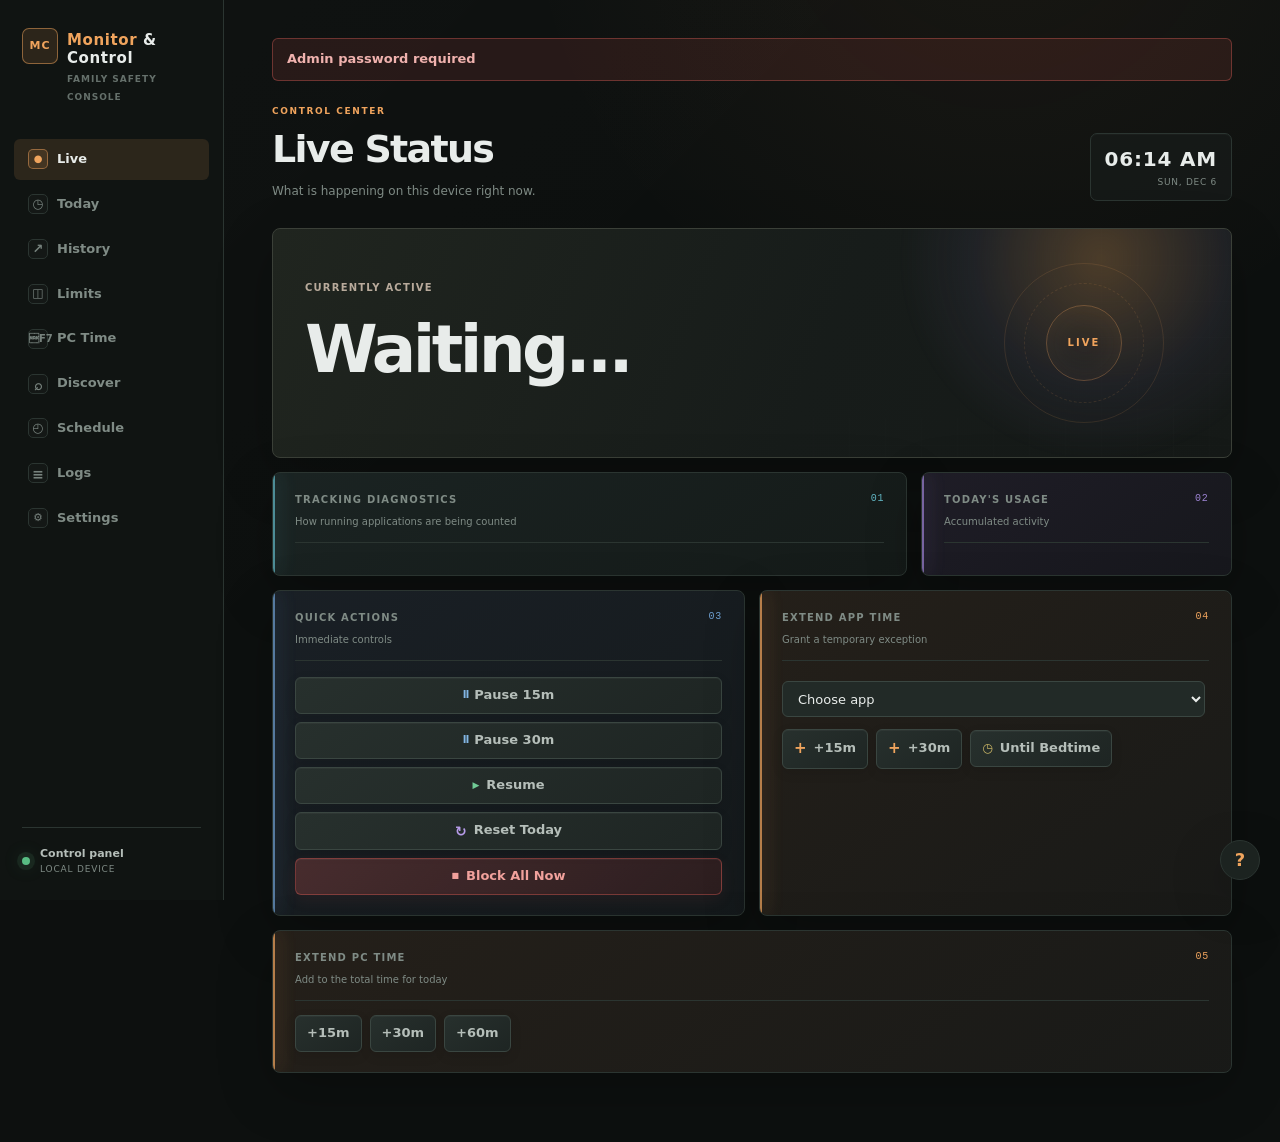
==== Web/wwwroot/index.html @ 0f09f935 "feat(web): options panel for the selected account, and All (sum) only where it means something Choos" ====
<!DOCTYPE html>
<html lang="en">
<head>
<meta charset="UTF-8">
<meta name="viewport" content="width=device-width, initial-scale=1.0">
<title>Monitor & Control</title>
<link rel="stylesheet" href="style.css">
<script src="chart.umd.min.js"></script>
</head>
<body>
<div class="app">
  <aside class="sidebar">
    <div class="logo"><span>Monitor</span> &amp; Control<small>Family safety console</small></div>
    <nav>
      <a href="#" title="What is running on the child&#x27;s PC right now." data-view="live" class="active">Live</a>
      <a href="#" title="How long each app has been used today." data-view="today">Today</a>
      <a href="#" title="Usage over past days: charts, top apps and totals." data-view="history">History</a>
      <a href="#" title="Set daily time limits for apps and groups of apps." data-view="limits">Limits</a>
      <a href="#" title="A daily time allowance for a whole Windows account, whatever apps are used." data-view="screen-time">PC Time</a>
      <a href="#" title="Find games and apps installed on this PC so you can track them." data-view="discover">Discover</a>
      <a href="#" title="Set the hours of the day when apps are allowed." data-view="schedule">Schedule</a>
      <a href="#" title="A record of what the app did, including warnings and errors." data-view="logs">Logs</a>
      <a href="#" title="Notifications, security, updates and other options." data-view="settings">Settings</a>
    </nav>
    <div id="other-pcs" class="other-pcs hidden"></div>
    <div class="sidebar-foot">
      <span class="sidebar-pulse"></span>
      <div><strong>Control panel</strong><small>Local device</small></div>
    </div>
  </aside>
  <main class="main">
    <div id="alert-bar" class="alert-bar hidden"></div>
    <div id="error-bar" class="error-bar hidden"></div>
    <div id="account-bar" class="account-bar hidden" role="group" aria-labelledby="account-bar-label" title="Whose time the Live, Today, History and Limits pages show, and who receives extra time you give. All (sum) adds everyone up.">
      <span id="account-bar-label" class="account-bar-label">Viewing account</span>
      <div id="account-chips" class="account-chips"></div><div id="account-options" class="account-options" role="region" aria-live="polite"></div>
    </div>
    <div id="view-screen-time" class="view">
      <div class="page-heading">
        <div><span class="eyebrow">Family safety console</span><h2>PC Time</h2>
        <p>A daily allowance for each Windows account, across all apps.</p></div>
        <button id="screen-refresh" title="Reload the Windows accounts and today&#x27;s usage." class="btn-secondary" type="button">Refresh accounts</button>
      </div>
      <div id="screen-message" class="screen-notice" role="status" aria-live="polite">Loading accounts for this PC...</div>
      <div id="screen-lock-panel" class="screen-notice screen-lock" title="Lock the selected account right now, for example for homework or dinner. Its programs keep running; it just returns to the sign-in screen.">
        <strong>Pause this PC</strong>
        <span id="screen-lock-status"></span>
        <input type="number" id="screen-lock-minutes" title="How long to keep the account locked, in minutes (up to 720)." min="1" max="720" value="30">
        <button type="button" id="screen-lock" title="Lock the selected account now for the number of minutes shown." class="btn-secondary">Lock now</button>
        <button type="button" id="screen-unlock" title="End the lock early so the account can be used again." class="btn-secondary hidden">Unlock now</button>
      </div>
      <div id="screen-homework-panel" class="screen-notice screen-lock" title="Homework mode: for a set time the apps you listed on the Limits page are closed and only the websites you allow can be opened (marked Always allow, or with time left on a daily allowance). Ending it early needs your approval.">
        <strong>Homework mode</strong>
        <span id="screen-homework-status"></span>
        <button type="button" id="screen-homework-60" title="Close the homework-blocked apps and allow only your allowed websites for 60 minutes." class="btn-secondary">Start 60 min</button>
        <button type="button" id="screen-homework-120" title="Close the homework-blocked apps and allow only your allowed websites for 120 minutes." class="btn-secondary">Start 120 min</button>
        <button type="button" id="screen-homework-stop" title="End homework mode now. Needs your approval." class="btn-secondary hidden">Stop homework mode</button>
        <small id="screen-homework-hint" class="hidden"></small>
      </div>
      <div id="screen-limits-panel" class="screen-notice screen-lock" title="Protect the app limits, schedule and groups so they can only be changed after you approve it (Windows prompt on the PC, remote PIN from another device).">
        <strong>Protect limits</strong>
        <span id="screen-limits-status"></span>
        <button type="button" id="screen-limits-protect" title="Seal the current app limits, schedule and groups. Needs your approval." class="btn-secondary hidden">Protect limits</button>
        <button type="button" id="screen-limits-edit" title="Allow changes to the app limits for 10 minutes. Needs your approval." class="btn-secondary hidden">Edit limits (10 min)</button>
        <button type="button" id="screen-limits-finish" title="Close the editing window now and seal the new limits." class="btn-secondary hidden">Finish editing</button>
        <button type="button" id="screen-limits-remove" title="Turn the protection off. Needs your approval." class="btn-secondary hidden">Remove protection</button>
      </div>
      <div id="screen-timezone-panel" class="screen-notice screen-lock hidden" title="Anyone can change the time zone in Windows. Bedtime, schedules and daily limits keep using the time zone shown here until you accept a new one.">
        <strong>Time zone</strong>
        <span id="screen-timezone-status"></span>
        <button type="button" id="screen-timezone-accept" title="Use the PC's current time zone for bedtime, schedules and daily limits. Needs your approval." class="btn-secondary hidden">Use the new time zone</button>
      </div>
      <div id="screen-programs-panel" class="screen-notice screen-lock hidden" title="When this is on, a program that was not on the PC when you turned it on is closed until you allow it. You get an alert when one is opened.">
        <strong>New programs</strong>
        <span id="screen-programs-status"></span>
        <button type="button" id="screen-programs-on" title="Programs already on the PC keep working. A new program is closed until you allow it." class="btn-secondary hidden">Ask me before new programs</button>
        <button type="button" id="screen-programs-off" title="New programs open without asking. Needs your approval." class="btn-secondary hidden">Turn off</button>
        <div id="screen-programs-list"></div>
      </div>
      <div id="screen-requests" class="screen-notice hidden" role="status" title="The child asked for more PC time. Approve to fill in the extra minutes, then save."></div>
      <div class="history-stats screen-stats">
        <div class="stat-card"><div class="label">Selected account</div><div class="value" id="screen-account-name">-</div><div class="sub">Administrators are never controlled</div></div>
        <div class="stat-card"><div class="label">Used today</div><div class="value" id="screen-used">-</div><div class="sub">Active, unlocked session</div></div>
        <div class="stat-card"><div class="label">Time remaining</div><div class="value" id="screen-remaining">-</div><div class="sub" id="screen-allowance">Select an account</div></div>
        <div class="stat-card"><div class="label">Rule status</div><div class="value" id="screen-state">-</div><div class="sub">Only the selected account is affected</div></div>
      </div>
      <form id="screen-form" class="settings-form screen-form">
        <section class="settings-panel">
          <h3>Account and daily limit</h3>
          <label title="The Windows account the allowance applies to. Administrators are not listed." for="screen-account">Windows account</label><p class="screen-help">Only enabled accounts without administrator rights.</p>
          <select id="screen-account" title="The Windows account the allowance applies to. Administrators are not listed." required><option value="">Loading accounts...</option></select>
          <p class="screen-help" id="screen-account-help">Accounts are identified permanently, even if renamed.</p>
          <label title="Daily PC time for this account, in minutes." for="screen-minutes">Minutes per day</label>
          <input type="number" id="screen-minutes" title="Daily PC time for this account, in minutes." min="1" max="1440" value="180" required>
          <p class="screen-help">180 minutes is 3 hours.</p>
          <label title="Optional different allowance for Saturday and Sunday. Leave 0 to use the daily minutes every day." for="screen-weekend">Weekend minutes (0 = same as weekdays)</label>
          <input type="number" id="screen-weekend" title="Optional different allowance for Saturday and Sunday. Leave 0 to use the daily minutes every day." min="0" max="1440" value="0">
          <label title="Optional. The account is signed out from this time until the wake-up time." for="screen-bedtime">Bedtime (sign out from)</label>
          <input type="time" id="screen-bedtime" title="Optional. The account is signed out from this time until the wake-up time.">
          <label title="The time the account may sign in again in the morning." for="screen-wake">Wake-up time (sign in allowed from)</label>
          <input type="time" id="screen-wake" title="The time the account may sign in again in the morning.">
          <label title="Optional later bedtime for Friday and Saturday nights. Leave empty to use the normal bedtime." for="screen-weekend-bedtime">Weekend bedtime (Fri and Sat nights, optional)</label>
          <input type="time" id="screen-weekend-bedtime" title="Optional later bedtime for Friday and Saturday nights. Leave empty to use the normal bedtime.">
          <label title="After this many minutes of use in a row the PC locks for a break. 0 turns breaks off." for="screen-break-after">Break after (minutes in a row, 0 = off)</label>
          <input type="number" id="screen-break-after" title="After this many minutes of use in a row the PC locks for a break. 0 turns breaks off." min="0" max="240" value="0">
          <label title="How long the break lasts. The account is locked until it is over." for="screen-break-length">Break length (minutes)</label>
          <input type="number" id="screen-break-length" title="How long the break lasts. The account is locked until it is over." min="5" max="120" value="10">
          <p class="screen-help">For example 45 and 10: a 10-minute break after 45 minutes. A warning comes 5 minutes and 1 minute before. Being away from the PC for a whole break length also counts as a break.</p>
          <label title="Turn the allowance on or off for this account."><input type="checkbox" id="screen-enabled"> Enable control for this account</label>
          <label title="Extra minutes for today only." for="screen-bonus">Bonus for today (total minutes)</label>
          <input type="number" id="screen-bonus" title="Extra minutes for today only." min="0" max="1440" value="0" required>
          <p class="screen-help">The bonus applies only today. Saving again does not add it twice.</p>
          <div class="quick-actions"><button id="screen-save" title="Save the rule. On the child PC, Windows asks for administrator approval; from another device you enter the remote PIN." type="submit">Save settings</button></div>
        </section>
        <section class="settings-panel">
          <h3>How the time works</h3>
          <p class="screen-help">Counting continues while the dashboard is closed. Videos and games count while the session is active and unlocked.</p>
          <p class="screen-help">A locked screen, sleep and time on other accounts do not use this allowance. The limit renews at midnight.</p>
          <div class="screen-warning">When time runs out, this session is signed out and its programs are closed. Save your work before the final warning.</div>
          <p class="screen-help">A new sign-in is signed out again while the allowance is used up. Accounts without a rule, and administrators, are not affected.</p>
          <details><summary>Account identifier</summary><p id="screen-account-sid" class="screen-help">-</p></details>
        </section>
      </form>
      <section class="screen-summary"><h3>PC time rules</h3>
        <div class="table-container"><table><thead><tr><th>Account</th><th>Daily limit</th><th>Used</th><th>Remaining</th><th>Control</th></tr></thead><tbody id="screen-profiles"></tbody></table></div>
      </section>
    </div>

    <div id="view-live" class="view active">
      <div class="page-heading">
        <div>
          <span class="eyebrow">Control center</span>
          <h2>Live Status</h2>
          <p>What is happening on this device right now.</p>
        </div>
        <div class="live-clock"><strong id="live-clock-time">--:--</strong><span id="live-clock-date">Local time</span></div>
      </div>
      <div class="live-dashboard">
        <section class="live-card active-hero">
          <div class="hero-glow"></div>
          <div class="hero-content">
            <div class="live-label" title="The app the child is using right now.">Currently Active</div>
            <div class="live-account multi-only" id="live-account" title="The Windows account this page is showing."></div>
            <div class="live-app" id="live-app">Waiting...</div>
            <div class="live-proc" id="live-proc"></div>
            <div class="live-status" id="enforcement-status"></div>
            <div class="live-sessions multi-only" id="live-sessions" title="Other Windows accounts signed in on this PC and what they are doing."></div>
          </div>
          <div class="hero-visual" aria-hidden="true"><i></i><i></i><i></i><span>LIVE</span></div>
        </section>
        <section class="live-card diagnostic-card">
          <div class="card-heading"><div><div class="live-label" title="Shows how each running app is being counted: in use, in the background or ignored.">Tracking Diagnostics</div><p>How running applications are being counted</p></div><span class="card-mark">01</span></div>
          <p class="scope-note multi-only hidden" id="tracking-owner"></p>
          <div class="tracking-summary" id="tracking-summary"></div>
          <div class="tracking-diagnostics" id="tracking-diagnostics"></div>
        </section>
        <section class="live-card usage-card">
          <div class="card-heading"><div><div class="live-label" title="Time used so far today by each tracked app.">Today's Usage</div><p>Accumulated activity</p></div><span class="card-mark">02</span></div>
          <div id="live-today-list"></div>
        </section>
        <section class="live-card action-card">
          <div class="card-heading"><div><div class="live-label" title="One-click controls that take effect immediately.">Quick Actions</div><p>Immediate controls</p></div><span class="card-mark">03</span></div>
          <div class="quick-actions action-dock">
            <button id="action-pause-15" title="Stop closing apps for 15 minutes. Limits resume automatically." class="btn-secondary">Pause 15m</button>
            <button id="action-pause-30" title="Stop closing apps for 30 minutes. Limits resume automatically." class="btn-secondary">Pause 30m</button>
            <button id="action-resume" title="End the pause now and enforce limits again." class="btn-secondary">Resume</button>
            <button id="action-reset-today" title="Set today&#x27;s recorded time to zero for all apps. Earlier days are not affected." class="btn-secondary">Reset Today</button>
            <button id="action-block-all" title="Close every tracked app that is running right now. They can be opened again." class="btn-danger">Block All Now</button>
          </div>
        </section>
        <section class="live-card extend-card">
          <div class="card-heading"><div><div class="live-label" title="Give an app extra time today without changing its daily limit.">Extend App Time</div><p>Grant a temporary exception</p></div><span class="card-mark">04</span></div>
          <p class="scope-note multi-only" id="extend-target"></p>
          <div class="quick-actions extend-dock">
            <select id="quick-extend-app" title="Choose the app to give extra time to."><option value="">Choose app</option></select>
            <button id="quick-extend-15" title="Add 15 minutes to the chosen app&#x27;s allowance for today." class="btn-secondary">+15m</button>
            <button id="quick-extend-30" title="Add 30 minutes to the chosen app&#x27;s allowance for today." class="btn-secondary">+30m</button>
            <button id="quick-extend-bedtime" title="Keep the chosen app allowed until the end of today&#x27;s allowed hours, or midnight if there is no schedule." class="btn-secondary">Until Bedtime</button>
          </div>
        </section>
        <section class="live-card extend-card" id="live-time-card">
          <div class="card-heading"><div><div class="live-label" title="Give a Windows account more total PC time today, on top of its daily allowance (the PC Time rule).">Extend PC Time</div><p>Add to the total time for today</p></div><span class="card-mark">05</span></div>
          <div id="live-time-left" class="live-time-left" role="status" aria-live="polite"></div>
          <div class="quick-actions live-time-dock">
            <select id="live-time-account" class="multi-only" title="The Windows account that gets the extra PC time."></select>
            <button id="live-time-15" title="Add 15 minutes to today&#x27;s total PC time of this account." class="btn-secondary" type="button">+15m</button>
            <button id="live-time-30" title="Add 30 minutes to today&#x27;s total PC time of this account." class="btn-secondary" type="button">+30m</button>
            <button id="live-time-60" title="Add 60 minutes to today&#x27;s total PC time of this account." class="btn-secondary" type="button">+60m</button>
          </div>
        </section>
      </div>
    </div>
    <div id="view-today" class="view">
      <h2>Today's Usage</h2>
      <p id="today-scope" class="scope-note multi-only"></p>
      <div id="today-accounts" class="account-overview multi-only"></div>
      <label title="Split each app&#x27;s time into foreground (window in use) and background (running behind other windows)." style="display:flex;align-items:center;gap:8px;margin-bottom:12px">
        <input type="checkbox" id="today-breakdown" style="width:auto"> Show foreground/background breakdown
      </label>
      <p id="today-breakdown-note" class="hidden" style="font-size:12px;color:#888"></p>
      <div class="chart-container"><canvas id="today-chart"></canvas></div>
      <div class="table-container" id="today-table"></div>
      <h3 class="usage-groups-title">Shared Group Usage</h3>
      <p style="font-size:12px;color:#888">Group totals are a shared pool and are not added to the individual-app total.</p>
      <div class="table-container" id="today-groups-table"></div>
    </div>
    <div id="view-history" class="view">
      <h2>Usage History</h2>
      <p id="history-scope" class="scope-note multi-only"></p>
      <div class="history-toolbar">
        <div class="history-range">
          <button data-days="7" class="active">7 Days</button>
          <button data-days="14">14 Days</button>
          <button data-days="30">30 Days</button>
          <button data-days="90">90 Days</button>
        </div>
        <div class="history-custom">
          <input type="date" id="history-from" title="First day of a custom date range.">
          <input type="date" id="history-to" title="Last day of a custom date range.">
          <button id="history-apply" title="Show usage for the custom date range." class="btn-secondary">Apply</button>
        </div>
        <button id="history-clear" title="Permanently delete all recorded usage history. Limits, schedules and settings are kept." class="btn-danger">Clear History</button>
      </div>
      <div class="history-filters">
        <label>App
          <select id="history-app-filter" title="Show only one app."><option value="">All apps</option></select>
        </label>
        <label>Day
          <select id="history-day-filter" title="Show the details of one day."><option value="">All days</option></select>
        </label>
        <label>Chart
          <select id="history-chart-mode" title="Choose a chart per app (stacked) or one daily total.">
            <option value="stacked">Daily stack</option>
            <option value="total">Daily total</option>
          </select>
        </label>
        <label title="Split time into foreground and background." style="display:flex;align-items:center;gap:8px">
          <input type="checkbox" id="history-breakdown" style="width:auto"> Show foreground/background breakdown
        </label>
      </div>
      <p id="history-breakdown-note" class="hidden" style="font-size:12px;color:#888"></p>
      <div class="history-stats" id="history-stats"></div>
      <div class="chart-container"><canvas id="history-chart"></canvas></div>
      <div class="history-grid">
        <div class="history-panel">
          <h3>Top Apps</h3>
          <div id="history-top-apps"></div>
        </div>
        <div class="history-panel" id="history-sites-panel">
          <h3 title="Time spent on websites in the foreground of a browser, for the selected date range.">Top Websites</h3>
          <div id="history-sites"></div>
        </div>
        <div class="history-panel">
          <h3>Selected Day</h3>
          <div id="history-day-detail"></div>
        </div>
      </div>
      <div class="history-panel" id="timeline-panel">
        <h3 title="What was in front on the screen, hour by hour, for the chosen day.">Activity timeline</h3>
        <input type="date" id="timeline-date" title="Choose the day to look at.">
        <div id="timeline-body"></div>
      </div>
      <div class="history-panel weekly-report" id="weekly-report">
        <h3 title="The last 7 days compared with the 7 days before them.">This week vs last week</h3>
        <div id="weekly-summary" class="weekly-summary"></div>
        <div id="weekly-days" class="weekly-days"></div>
        <div id="weekly-apps" class="table-container"></div>
      </div>
      <div class="table-container" id="history-table"></div>
      <h3 class="usage-groups-title">Shared Group Usage</h3>
      <p style="font-size:12px;color:#888">Historical shared-pool time is shown separately to avoid double-counting app usage.</p>
      <div class="table-container" id="history-groups-table"></div>
    </div>
    <div id="view-limits" class="view">
      <h2>App Limits</h2>
      <p id="limits-scope" class="scope-note multi-only"></p>
      <div id="limits-protect-banner" class="screen-notice hidden" role="status"></div>
      <p style="font-size:13px;color:#888">Background and overlay settings apply per process and save immediately, even when no daily limit is set.</p>
      <h3 title="All apps in a group share one daily time pool. Apps running together count once.">Shared Limit Groups</h3>
      <p style="font-size:13px;color:#888">All apps in a group share one daily time pool. Simultaneous apps count only once.</p>
      <div class="table-container" id="limit-groups-table"></div>
      <div class="add-form group-form">
        <h3>Create / Edit Group</h3>
        <input type="text" id="group-name" title="A name for the group, for example Games." placeholder="Group name (e.g. Games)">
        <input type="number" id="group-minutes" title="Minutes per day that all apps in the group share." placeholder="Minutes per day" min="1" max="1440" value="180">
        <select id="group-account" class="multi-only" title="Everyone shares this group, or it counts only one Windows account's own time."><option value="">Everyone</option></select>
        <select id="group-category" title="Also count every other app in this category, including ones first opened later. An app ticked in another group stays in that group.">
          <option value="">Only the apps ticked below</option>
          <option value="games">+ all Games</option>
          <option value="social">+ all Social apps</option>
          <option value="video">+ all Video apps</option>
          <option value="browsers">+ all Browsers</option>
          <option value="school">+ all School apps</option>
        </select>
        <label title="Turn this group&#x27;s limit on or off." class="inline-check"><input type="checkbox" id="group-enabled" checked> Enabled</label>
        <div id="group-members" class="group-members"></div>
        <button id="group-save" title="Save the group and its limit.">Save Group</button>
        <button id="group-cancel" title="Stop editing and discard the changes." class="btn-secondary hidden">Cancel</button>
      </div>
      <h3 class="individual-limits-title" title="Which category each app is in, for groups such as Games 1 h that cover a whole category.">App categories</h3>
      <p style="font-size:13px;color:#888">A group set to a category (for example "+ all Games") also counts games that are new on the PC. DeviceMon guesses the category from the app's name and where it is installed (Steam, Epic, Riot and other game folders). Change a guess here if it is wrong.</p>
      <div class="table-container" id="app-categories-table"></div>
      <h3 class="individual-limits-title">Individual Apps</h3>
      <div class="table-container" id="limits-table"></div>
      <div class="add-form">
        <h3>Add / Edit Limit</h3>
        <input type="text" id="limit-app" title="The friendly name shown in the dashboard, for example Fortnite." placeholder="App name (e.g. Fortnite)">
        <input type="text" id="limit-process" title="The program&#x27;s file name as shown in Task Manager, for example FortniteClient-Win64-Shipping.exe." placeholder="Process name (e.g. FortniteClient-Win64-Shipping.exe)" style="width:400px">
        <input type="number" id="limit-minutes" title="Minutes per day this app may be used." placeholder="Minutes per day" min="1" value="120">
        <button id="limit-save" title="Save this limit.">Save</button>
        <button id="limit-cancel" title="Stop editing and discard the changes." class="btn-secondary hidden">Cancel</button>
      </div>
      <h3 class="individual-limits-title multi-only" id="limits-one-account" title="App limits that count only one Windows account's own time, so each child can have their own allowance.">Limits for one account</h3>
      <p class="multi-only" style="font-size:13px;color:#888">The limits above give every Windows account its own allowance, counted from that account's own time. A limit set here for one account replaces the shared limit for that app. Groups, schedule rules and website rules can also be set for one account (choose it in their forms). Homework mode applies to everyone.</p>
      <div class="table-container multi-only" id="user-limits-table"></div>
      <div class="add-form multi-only">
        <h3>Add / Edit Account Limit</h3>
        <select id="ul-account" title="The Windows account this limit applies to."></select>
        <input type="text" id="ul-app" list="ul-app-list" title="The app to limit, as shown in your tracked apps." placeholder="App name (e.g. Minecraft)" autocomplete="off">
        <datalist id="ul-app-list"></datalist>
        <input type="number" id="ul-minutes" title="Minutes per day this account may use the app." placeholder="Minutes per day" min="1" max="1440" value="60">
        <button id="ul-save" title="Save this account limit.">Save</button>
        <p id="ul-message" class="screen-error hidden" role="status"></p>
      </div>
      <h3 class="individual-limits-title" title="Block websites or limit the time per day. Chrome, Edge, Brave and Firefox then show a &quot;blocked by your administrator&quot; page.">Website Limits</h3>
      <p style="font-size:13px;color:#888">Block a site completely or give it a daily time allowance. When a site is blocked, Chrome, Edge, Brave and Firefox show a "blocked by your administrator" page, also in private windows. Needs the GameHost service. Other browsers are not covered.</p>
      <div class="screen-notice screen-lock">
        <label title="Force SafeSearch in Google and Bing and YouTube Restricted Mode (strict) in Chrome, Edge and Brave. The child cannot turn it off." class="inline-check"><input type="checkbox" id="site-safe"> Safe browsing: force SafeSearch and YouTube Restricted Mode</label>
        <label title="Only the sites you add below as Always allowed (or with a daily allowance) can be opened. Everything else is blocked. Use with care and test first." class="inline-check"><input type="checkbox" id="site-allow-only"> Allow-list mode: only the sites listed below can open</label>
      </div>
      <div id="site-requests" class="screen-notice hidden" role="status" title="The child asked to open a blocked site. Allow fills in the form below; save it to answer."></div>
      <div class="table-container" id="site-limits-table"></div>
      <div class="add-form">
        <h3>Add / Edit Website Limit</h3>
        <select id="site-account" class="multi-only" title="The rule applies to everyone, or only to one Windows account (counted from that account's own browsing, and in force while it is the account at the screen)."><option value="">Everyone</option></select>
        <input type="text" id="site-host" title="The site to limit, for example youtube.com. Its subdomains (m.youtube.com, music.youtube.com) are included." placeholder="Site (e.g. youtube.com)" autocomplete="off">
        <select id="site-mode" title="Block the site, limit it to some minutes a day, or always allow it (used with the allow-list switch above).">
          <option value="block">Block completely</option>
          <option value="limit">Limit minutes per day</option>
          <option value="allow">Always allow</option>
        </select>
        <input type="number" id="site-minutes" title="Minutes per day allowed on this site." placeholder="Minutes per day" min="1" max="1440" value="30">
        <button id="site-save" title="Save this website limit.">Save</button>
        <p id="site-message" class="screen-error hidden" role="status"></p>
      </div>
      <h3 class="individual-limits-title" title="Apps that are closed while homework mode is on (start it under PC Time).">Homework mode</h3>
      <p style="font-size:13px;color:#888">Apps listed here are closed while homework mode is on (start it under PC Time). During homework mode only your allowed websites (Always allow, or with time left on a daily allowance) can be opened.</p>
      <div class="table-container" id="homework-apps"></div>
      <div class="add-form">
        <input type="text" id="homework-app" list="homework-app-list" title="The name of an app to close during homework mode, as shown in your tracked apps." placeholder="App name (e.g. Minecraft)" autocomplete="off">
        <datalist id="homework-app-list"></datalist>
        <button id="homework-add" title="Close this app during homework mode.">Add app</button>
        <p id="homework-message" class="screen-error hidden" role="status"></p>
      </div>
      <h3 class="individual-limits-title" title="Apps that are never closed by the schedule, limits, homework mode, Block now or the new-program check.">Always allowed</h3>
      <p style="font-size:13px;color:#888">Apps listed here are never closed by DeviceMon: not by the schedule, app limits, groups, homework mode, Block now or the new-program check. Use it for school apps, a calculator or a music tutor. Bedtime, PC time running out and Lock now still sign the account out or lock it.</p>
      <div class="table-container" id="always-apps"></div>
      <div class="add-form">
        <input type="text" id="always-app" list="always-app-list" title="The name of an app that is never closed, as shown in your tracked apps." placeholder="App name (e.g. Calculator)" autocomplete="off">
        <datalist id="always-app-list"></datalist>
        <button id="always-add" title="Never close this app.">Add app</button>
        <p id="always-message" class="screen-error hidden" role="status"></p>
      </div>
    </div>
    <div id="view-discover" class="view">
      <h2>Discover Apps &amp; Games</h2>
      <p style="margin-bottom:15px">Scan your system for installed games and apps. Found items listed here can be added to the Known Apps list with one click.</p>
      <button id="discover-scan" title="Scan this PC for installed games and apps. This can take up to a minute." class="btn-secondary" style="margin-bottom:15px">Scan Now</button>
      <div id="discover-results" class="table-container">
        <p style="color:#666;text-align:center;padding:30px">Click "Scan Now" to discover installed apps and games.</p>
      </div>
    </div>
    <div id="view-schedule" class="view">
      <h2>Allowed Hours Schedule</h2><p id="schedule-scope" class="scope-note multi-only"></p>
      <div id="schedule-protect-banner" class="screen-notice hidden" role="status"></div>
      <div class="table-container" id="schedule-table"></div>
      <div class="add-form">
        <h3>Add Allowed Hours Rule</h3>
        <select id="schedule-account" class="multi-only" title="The rule applies to everyone, or only to one Windows account."><option value="">Everyone</option></select>
        <select id="schedule-app" title="Which app the rule applies to, or all apps.">
          <option value="">All apps</option>
        </select>
        <select id="schedule-day" title="Which days the rule applies to.">
          <option value="Weekday">Weekday (Mon-Fri)</option>
          <option value="Weekend">Weekend (Sat-Sun)</option>
          <option value="Monday">Monday</option>
          <option value="Tuesday">Tuesday</option>
          <option value="Wednesday">Wednesday</option>
          <option value="Thursday">Thursday</option>
          <option value="Friday">Friday</option>
          <option value="Saturday">Saturday</option>
          <option value="Sunday">Sunday</option>
          <option value="Everyday">Everyday</option>
        </select>
        <input type="time" id="schedule-start" title="The time of day from which apps are allowed." value="15:00">
        <input type="time" id="schedule-end" title="The time of day when apps stop being allowed." value="21:00">
        <button id="schedule-save" title="Add the rule. Outside these hours the app is closed.">Add</button>
      </div>
    </div>
    <div id="view-logs" class="view">
      <h2>Event Log</h2>
      <div class="logs-toolbar">
        <button id="logs-refresh" title="Reload the log." class="btn-secondary">Refresh</button>
        <label>Show
          <select id="logs-count" title="How many recent entries to show.">
            <option value="100">100</option>
            <option value="200" selected>200</option>
            <option value="500">500</option>
            <option value="1000">1000</option>
          </select>
        </label>
        <label>Filter
          <input type="text" id="logs-filter" title="Show only lines containing this text, such as WARN or an app name." placeholder="INFO, WARN, ERROR, app name..." style="width:200px">
        </label>
        <button id="logs-clear" title="Erase the event log. Usage history is not affected." class="btn-danger">Clear History</button>
      </div>
      <div class="logs-stats" id="logs-stats"></div>
      <div class="logs-container" id="logs-container">
        <pre id="logs-output" class="logs-output"></pre>
      </div>
    </div>
    <div id="view-settings" class="view">
      <h2>Settings</h2>
      <form class="settings-form" autocomplete="off" onsubmit="return false">
        <label title="How many seconds the child gets between the warning and the app closing.">Kill Delay (seconds)</label>
        <input type="number" id="set-kill-delay" title="How many seconds the child gets between the warning and the app closing." min="5" max="300">
        <label title="The language of this dashboard.">Language</label>
        <select id="set-language" title="The language of this dashboard.">
          <option value="en">English</option>
          <option value="de">Deutsch</option>
          <option value="es">Español</option>
          <option value="ru">Русский</option>
          <option value="fr">Français</option>
        </select>
        <label title="Start this app automatically when Windows starts." style="display:flex;align-items:center;gap:8px;margin-top:5px">
          <input type="checkbox" id="set-auto-start" style="width:auto"> Auto-start with Windows
        </label>
        <label title="Show the child a small icon in the Windows taskbar with how much PC time and app time is left today. Hover for a summary, click for details." style="display:flex;align-items:center;gap:8px;margin-top:5px">
          <input type="checkbox" id="child-show-time-left" style="width:auto"> Show the child how much time is left (taskbar icon)
        </label>
        <label title="Stop counting time while nobody is using the keyboard or mouse." style="display:flex;align-items:center;gap:8px;margin-top:12px">
          <input type="checkbox" id="set-pause-idle" style="width:auto"> Pause all usage tracking when idle
        </label>
        <label title="Minutes without keyboard or mouse use before tracking pauses.">Idle threshold (minutes)</label>
        <input type="number" id="set-idle-threshold" title="Minutes without keyboard or mouse use before tracking pauses." min="1" max="240" value="10">
        <p style="font-size:12px;color:#888">Tracking always pauses while Windows is locked. Idle pausing is optional and disabled by default.</p>
        <label title="Whether the child sees a warning popup before an app is closed.">Show warning on child's PC</label>
        <select id="set-show-warning" title="Whether the child sees a warning popup before an app is closed."><option value="true">Yes</option><option value="false">No</option></select>
        <label title="The text shown in the warning popup.">Warning message on child's PC</label>
        <input type="text" id="set-warning-msg" title="The text shown in the warning popup." placeholder="Time's up! This app will close soon." style="width:400px">
        <label title="Keys pressed on the child&#x27;s PC to open this dashboard.">Dashboard hotkey</label>
        <div class="settings-row hotkey-row">
          <label><input type="checkbox" id="hotkey-ctrl" style="width:auto"> Ctrl</label>
          <label><input type="checkbox" id="hotkey-alt" style="width:auto"> Alt</label>
          <label><input type="checkbox" id="hotkey-shift" style="width:auto"> Shift</label>
          <label><input type="checkbox" id="hotkey-win" style="width:auto"> Win</label>
          <select id="set-hotkey-key" title="Keys pressed on the child&#x27;s PC to open this dashboard." style="width:120px"></select>
        </div>
        <p style="font-size:12px;color:#888">Changes apply immediately on the child's PC.</p>
        <label title="The password that protects this dashboard. Set one before anything else.">Admin password</label>
        <input type="password" id="set-admin-pw" title="The password that protects this dashboard. Set one before anything else." placeholder="Set or change admin password" autocomplete="new-password" style="width:350px">
        <label title="Only needed when changing an existing password.">Current admin password</label>
        <input type="password" id="set-admin-current-pw" title="Only needed when changing an existing password." placeholder="Required when changing password" autocomplete="current-password" style="width:350px">
        <button id="settings-admin-password" title="Save the new admin password." class="btn-secondary">Save Admin Password</button>
        <span id="admin-password-result" style="margin-left:10px;font-size:13px"></span>
        <div class="settings-row">
          <button id="settings-logout" title="Sign out of the dashboard in this browser only." class="btn-secondary">Logout This Browser</button>
          <button id="settings-rotate-token" title="Sign out every browser and device. Use it if someone else may have access." class="btn-danger">Rotate Session Token</button>
          <span id="session-result" style="font-size:13px"></span>
        </div>
        <hr>
        <h3 title="Other PCs">Other PCs</h3>
        <p style="font-size:12px;color:#888">Add the dashboard address of other PCs you manage. They appear as shortcuts in the sidebar and open that PC's own dashboard (you sign in there separately). No passwords are stored here.</p>
        <input type="text" id="otherpc-name" title="A short name, for example Anna's PC." placeholder="Name" style="width:160px">
        <input type="url" id="otherpc-url" title="The full address of that PC's dashboard, for example http://annas-pc:5000." placeholder="http://annas-pc:5000" style="width:260px">
        <button id="otherpc-add" type="button" title="Add this PC to the sidebar shortcuts." class="btn-secondary">Add PC</button>
        <span id="otherpc-result" style="font-size:13px"></span>
        <hr>
        <h3 title="Get alerts as a notification on your phone. ntfy is an app with no account (you just pick a secret topic name); Telegram needs a bot you create with @BotFather.">Phone notifications</h3>
        <label title="Get alerts as a notification on your phone. ntfy is an app with no account (you just pick a secret topic name); Telegram needs a bot you create with @BotFather.">Service</label>
        <select id="push-provider" title="Get alerts as a notification on your phone. ntfy is an app with no account (you just pick a secret topic name); Telegram needs a bot you create with @BotFather.">
          <option value="">Off</option>
          <option value="ntfy">ntfy (app, no account)</option>
          <option value="telegram">Telegram bot</option>
        </select>
        <div id="push-ntfy" class="hidden">
          <label title="The ntfy server. Leave the default unless you run your own.">ntfy server</label>
          <input type="url" id="push-ntfy-server" title="The ntfy server. Leave the default unless you run your own." value="https://ntfy.sh" style="width:350px">
          <label title="A secret topic name. Install the ntfy app on your phone and subscribe to the same topic. Anyone who knows it can read your alerts, so make it long and random.">ntfy topic</label>
          <input type="text" id="push-ntfy-topic" title="A secret topic name. Install the ntfy app on your phone and subscribe to the same topic. Anyone who knows it can read your alerts, so make it long and random." placeholder="e.g. family-pc-7f3k9x2q" autocomplete="off" style="width:350px">
        </div>
        <div id="push-telegram" class="hidden">
          <label title="The token @BotFather gives you when you create a bot.">Bot token</label>
          <input type="password" id="push-telegram-token" title="The token @BotFather gives you when you create a bot." placeholder="123456789:AA..." autocomplete="new-password" style="width:350px">
          <label title="Your chat ID. Send a message to your bot, then ask @userinfobot or open the bot's getUpdates page to find it.">Chat ID</label>
          <input type="text" id="push-telegram-chat" title="Your chat ID. Send a message to your bot, then ask @userinfobot or open the bot's getUpdates page to find it." placeholder="123456789" autocomplete="off" style="width:350px">
        </div>
        <div class="settings-row">
          <button id="push-save" type="button" title="Save the phone notification settings." class="btn-secondary">Save phone notifications</button>
          <button id="push-test" type="button" title="Send a test notification to your phone." class="btn-secondary">Send test</button>
          <span id="push-result" style="font-size:13px"></span>
        </div>
        <label title="The address your phone uses to reach this dashboard, for example http://192.168.1.20:5000. Alerts link to it. Leave empty to use this PC's name.">Dashboard address for links (optional)</label>
        <input type="url" id="push-dashboard-url" title="The address your phone uses to reach this dashboard, for example http://192.168.1.20:5000. Alerts link to it. Leave empty to use this PC's name." placeholder="http://192.168.1.20:5000" style="width:350px">
        <label title="Get an alert when a new program or game is installed on this PC." class="inline-check"><input type="checkbox" id="push-new-apps"> Alert me when a new program is installed</label>
        <label title="The GameHost service calls this address every 5 minutes. A free check at healthchecks.io alerts you when the calls stop: the PC is switched off, offline, or the service was stopped.">"PC went quiet" check-in address (optional)</label>
        <input type="url" id="push-heartbeat-url" title="The GameHost service calls this address every 5 minutes. A free check at healthchecks.io alerts you when the calls stop: the PC is switched off, offline, or the service was stopped." placeholder="https://hc-ping.com/your-check-id" autocomplete="off" style="width:350px">
        <p id="push-heartbeat-status" style="font-size:12px;color:#888">At healthchecks.io create a free check, set Period 10 minutes and Grace 10 minutes (or a schedule for the hours the PC is used), connect it to ntfy, Telegram or email, and paste its ping address here. It also alerts you when the PC is simply switched off.</p>
        <p style="font-size:12px;color:#888">Used for tamper alerts, time requests, lockouts and limit events. Nothing is installed on the child's PC. The topic or token is stored on this PC, so treat it as low-risk: it can only send you messages.</p>
        <label title="A web address that receives a message when a limit is reached, for example Discord or ntfy.sh.">Webhook URL (optional)</label>
        <input type="url" id="set-webhook-url" title="A web address that receives a message when a limit is reached, for example Discord or ntfy.sh." placeholder="https://hooks.example.com/alert" style="width:400px">
        <p style="font-size:12px;color:#666">POST&#8203;ed with JSON when limits are breached. Use Discord webhooks, ntfy.sh, Pushover, or your own endpoint.</p>
        <hr>
        <h3>Email Notifications &amp; Control (Gmail)</h3>
        <p style="font-size:12px;color:#888">Requires an <a href="https://support.google.com/accounts/answer/185833" target="_blank">App Password</a> (enable 2FA, generate app password).</p>
        <label title="The Gmail address used to send notifications.">Gmail Address</label>
        <input type="email" id="set-email-addr" title="The Gmail address used to send notifications." placeholder="you@gmail.com" style="width:350px">
        <label title="A Google App Password, not your normal password. Needs 2-step verification.">App Password</label>
        <input type="password" id="set-email-pw" title="A Google App Password, not your normal password. Needs 2-step verification." placeholder="16-char app password" autocomplete="new-password" style="width:350px">
        <label title="Only emails from these addresses can send commands.">Allowed command senders</label>
        <input type="text" id="set-email-allowed-sender" title="Only emails from these addresses can send commands." placeholder="parent@gmail.com, other@gmail.com" style="width:350px">
        <label title="A name for this PC so commands can target it, for example bedroom-pc.">Device ID for email commands</label>
        <input type="text" id="set-email-device-id" title="A name for this PC so commands can target it, for example bedroom-pc." placeholder="bedroom-pc" style="width:250px">
        <label title="Email you when an app reaches its daily limit." style="display:flex;align-items:center;gap:8px;margin-top:5px">
          <input type="checkbox" id="set-email-breach-notify" style="width:auto"> Send email when a limit is reached
        </label>
        <label title="Email you when an app is closed because of a limit." style="display:flex;align-items:center;gap:8px;margin-top:5px">
          <input type="checkbox" id="set-email-kill-notify" style="width:auto"> Send email when a limited app is closed by enforcement
        </label>
        <label title="Email you when a limited app starts." style="display:flex;align-items:center;gap:8px;margin-top:5px">
          <input type="checkbox" id="set-email-start-notify" style="width:auto"> Send email when a limited app starts
        </label>
        <label title="Let the allowed senders control this PC by replying with commands that start with mc:" style="display:flex;align-items:center;gap:8px;margin-top:5px">
          <input type="checkbox" id="set-email-control" style="width:auto"> Control via email (reply with commands)
        </label>
        <p style="font-size:12px;color:#888">Email commands must start with <code style="font-size:11px">mc:</code>. Use <code style="font-size:11px">mc: @device status</code> to target one PC, or <code style="font-size:11px">mc: status</code> for any PC using this inbox.</p>
        <button id="settings-email-test" title="Send a test email now." class="btn-secondary">Test Email</button>
        <button id="settings-email-start-test" title="Send a sample app-start email." class="btn-secondary">Test App Start Email</button>
        <button id="settings-email-start-reset" title="Clear the record of app-start emails already sent, so they can be sent again." class="btn-secondary">Reset App Start Emails</button>
        <span id="email-test-result" style="margin-left:10px;font-size:13px"></span>
        <hr>
        <h3>Scheduled Reports &amp; Security Alerts</h3>
        <label title="Email a usage summary on a schedule." style="display:flex;align-items:center;gap:8px;margin-top:5px">
          <input type="checkbox" id="set-summary-enabled" style="width:auto"> Send scheduled parent usage summary
        </label>
        <label title="How often the summary is sent.">Summary frequency</label>
        <select id="set-summary-frequency" title="How often the summary is sent."><option value="daily">Daily</option><option value="weekly">Weekly</option><option value="monthly">Monthly</option></select>
        <label title="The time of day the summary is sent.">Delivery time</label>
        <input type="time" id="set-summary-time" title="The time of day the summary is sent." value="18:00">
        <label title="The weekday the weekly summary is sent.">Weekly delivery day</label>
        <select id="set-summary-weekly-day" title="The weekday the weekly summary is sent."><option value="0">Sunday</option><option value="1">Monday</option><option value="2">Tuesday</option><option value="3">Wednesday</option><option value="4">Thursday</option><option value="5">Friday</option><option value="6">Saturday</option></select>
        <label title="The day of the month the monthly summary is sent.">Monthly delivery day</label>
        <input type="number" id="set-summary-monthly-day" title="The day of the month the monthly summary is sent." min="1" max="31" value="1">
        <p style="font-size:12px;color:#888">If the computer is off at delivery time, the latest missed report is sent once after the next startup. Email credentials must be configured above.</p>
        <label title="Warn you by email or webhook about tampering, such as deleted data, a changed clock or the app being closed." style="display:flex;align-items:center;gap:8px;margin-top:10px">
          <input type="checkbox" id="set-tamper-alerts" style="width:auto"> Send tamper alerts by configured email and webhook
        </label>
        <label title="Record how long each website is open in the browser you are using. Only the site name is stored, never pages, searches or titles." style="display:flex;align-items:center;gap:8px;margin-top:10px">
          <input type="checkbox" id="set-track-websites" style="width:auto"> Track time on websites in Chrome, Edge, Firefox and other browsers
        </label>
        <p style="font-size:12px;color:#888">Only the site name (for example youtube.com) is stored, never the page, search text or title. Time in private windows counts too, so site limits cannot be avoided that way. No browser extension is needed.</p>
        <p style="font-size:12px;color:#888">Alerts cover database/config deletion, major clock changes, watchdog failure or recovery (including DeviceMon being forcibly closed), and repeated dashboard login failures.</p>
        <hr>
        <h3>Backup &amp; Restore</h3>
        <p style="font-size:12px;color:#888">Exports app mappings, limits, schedules, and non-sensitive settings. Admin passwords and email app passwords are not included.</p>
        <div class="backup-actions">
          <button id="settings-export-config" title="Download your limits, schedules and settings as a file. Passwords are not included." class="btn-secondary">Export Config</button>
          <label title="Pick a backup file to restore." class="backup-file-control" for="settings-import-file">
            <input type="file" id="settings-import-file" accept="application/json,.json">
            <span class="backup-file-button">Choose backup</span>
            <span id="settings-import-file-label">No file chosen</span>
          </label>
          <button id="settings-import-config" title="Restore limits, schedules and settings from the chosen file." class="btn-secondary">Import Config</button>
          <span id="config-backup-result" class="settings-result"></span>
        </div>
        <hr>
        <h3>App Update</h3>
        <label title="Where updates are downloaded from: a folder, a network share or an HTTPS link. A protected install uses the source set at installation.">Update source</label>
        <input type="text" id="set-update-source" title="Where updates are downloaded from: a folder, a network share or an HTTPS link. A protected install uses the source set at installation." placeholder="C:\Deploy\MonitorAndControl\publish, \\server\share\publish, or https://example.com/update.zip" style="width:620px">
        <label title="Only needed if the update source is a password-protected network share.">SMB username (optional)</label>
        <input type="text" id="set-update-username" title="Only needed if the update source is a password-protected network share." placeholder="PCNAME\username or user@example.com" autocomplete="username" style="width:350px">
        <label title="Only needed if the update source is a password-protected network share.">SMB password (optional)</label>
        <input type="password" id="set-update-password" title="Only needed if the update source is a password-protected network share." placeholder="Password for the update share" autocomplete="current-password" style="width:350px">
        <label title="Checksum of the update zip. Required for HTTPS so a tampered file is rejected.">Expected ZIP SHA-256 (required for HTTPS updates)</label>
        <input type="text" id="set-update-sha256" title="Checksum of the update zip. Required for HTTPS so a tampered file is rejected." placeholder="64-character SHA-256" autocomplete="off" style="width:620px">
        <p style="font-size:12px;color:#888">URL updates require HTTPS and an exact SHA-256. The updater runs silently; if Windows blocks file copy or watchdog repair, the result appears below after restart.</p>
        <button id="settings-run-update" title="Download and install the update now. The app restarts." class="btn-danger">Update App Now</button>
        <span id="update-result" style="margin-left:10px;font-size:13px"></span>
        <div id="update-status" class="update-status"></div>
        <hr>
        <button id="settings-save" title="Save all the settings on this page.">Save Settings</button>
        <button id="settings-webhook-test" title="Send a test message to the webhook." class="btn-secondary">Test Webhook</button>
        <span id="webhook-test-result" style="margin-left:10px;font-size:13px"></span>
        <hr>
        <h3>How to access</h3>
        <p>From another PC on your network, open:<br>
        <code id="access-url">http://CHILD_PC_IP:5000</code></p>
        <p id="admin-token-note" style="font-size:12px;color:#888"></p>
        <hr>
        <h3>Health</h3>
        <button id="settings-health-refresh" title="Check the app&#x27;s health again." class="btn-secondary">Refresh Health</button>
        <button id="settings-health-copy" title="Copy the health report so you can paste it when asking for help." class="btn-secondary" type="button">Copy report</button>
        <div id="health-status" class="health-grid"></div>
        <p>On the child's PC, press <strong id="current-hotkey">Ctrl+Alt+H</strong> to open this dashboard.</p>
      </form>
    </div>
  </main>
</div>
<dialog id="screen-auth" class="screen-auth" aria-labelledby="screen-auth-title">
  <form id="screen-auth-form">
    <h3 id="screen-auth-title">Confirm change</h3>
    <p id="screen-auth-summary" class="screen-help"></p>
    <p id="screen-auth-uac" class="screen-help">Windows will ask for administrator authorization on this PC. Enter the administrator credentials, or confirm the UAC prompt if the administrator account has no password.</p>
    <div id="screen-auth-pin-row" class="hidden">
      <p class="screen-help">Changes made from another device are approved with the remote PIN you set on the child PC, instead of a Windows prompt.</p>
      <label for="screen-auth-pin" title="The PIN set on the child PC with GameHost.exe --set-remote-pin.">Remote PIN</label>
      <input type="password" id="screen-auth-pin" autocomplete="off" maxlength="64" title="The PIN set on the child PC with GameHost.exe --set-remote-pin.">
    </div><p id="screen-auth-error" class="screen-auth-error" role="alert"></p>
    <div class="quick-actions"><button type="submit" id="screen-auth-submit">Authorize and save</button><button type="button" id="screen-auth-cancel" class="btn-secondary">Cancel</button></div>
  </form>
</dialog>

<script src="dashboard.js"></script>
<script src="screen-time.js"></script>
<script src="sites.js"></script>
<script src="extras.js"></script>
<script src="help.js"></script>
</body>
</html>
---- Web/wwwroot/style.css ----
:root {
  color-scheme: dark;
  --bg: #0d100f;
  --sidebar: #101412;
  --surface: #171c1a;
  --surface-raised: #1c2320;
  --surface-soft: #222a27;
  --border: #2b3531;
  --border-strong: #3a4641;
  --text: #e8ecea;
  --text-soft: #b5beb9;
  --muted: #7f8b85;
  --primary: #f0a45d;
  --primary-hover: #f6b574;
  --primary-soft: rgba(240, 164, 93, 0.12);
  --warning: #d9a441;
  --danger: #d85b55;
  --success: #58bd83;
  --cyan: #62b7c5;
  --violet: #9b82d1;
  --blue: #6e9fd0;
  --radius: 8px;
  --shadow: 0 18px 55px rgba(0, 0, 0, 0.24);
}

* { margin: 0; padding: 0; box-sizing: border-box; }
html { background: var(--bg); }
body {
  min-width: 320px;
  font-family: "Segoe UI Variable", "Segoe UI", system-ui, sans-serif;
  background: var(--bg);
  color: var(--text);
  font-size: 14px;
  line-height: 1.45;
  background-image:
    radial-gradient(circle at 78% -10%, rgba(240,164,93,.055), transparent 30%),
    linear-gradient(135deg, rgba(255,255,255,.012) 0, transparent 42%);
}
::selection { background: rgba(240,164,93,.3); color: #fff; }
.app { display: flex; min-height: 100vh; }
.sidebar {
  position: sticky;
  top: 0;
  width: 224px;
  height: 100vh;
  flex-shrink: 0;
  padding: 28px 14px;
  background: var(--sidebar);
  border-right: 1px solid var(--border);
}
.logo {
  position: relative;
  margin: 0 8px 30px;
  padding: 3px 0 3px 45px;
  min-height: 38px;
  color: var(--text);
  font-size: 15px;
  font-weight: 700;
  letter-spacing: 0.04em;
  line-height: 18px;
}
.logo::before {
  content: "MC";
  position: absolute;
  inset: 0 auto auto 0;
  display: grid;
  place-items: center;
  width: 34px;
  height: 34px;
  border: 1px solid rgba(240, 164, 93, 0.5);
  border-radius: 7px;
  background: var(--primary-soft);
  color: var(--primary);
  font-size: 11px;
  letter-spacing: 0.08em;
}
.logo > span { color: var(--primary); }
.logo small { display: block; margin-top: 3px; color: #65706b; font-size: 9px; font-weight: 650; letter-spacing: .11em; text-transform: uppercase; }
.sidebar nav { display: flex; flex-direction: column; gap: 4px; }
.sidebar nav a {
  position: relative;
  padding: 11px 12px 11px 43px;
  border-radius: 6px;
  color: var(--muted);
  text-decoration: none;
  transition: background 140ms ease, color 140ms ease;
  font-size: 13px;
  font-weight: 600;
}
.sidebar nav a::before {
  content: "";
  position: absolute;
  left: 14px;
  top: 50%;
  display: grid;
  place-items: center;
  width: 18px;
  height: 18px;
  border: 1px solid var(--border);
  border-radius: 5px;
  background: rgba(255,255,255,.018);
  color: #77827d;
  font-size: 10px;
  transform: translateY(-50%);
}
.sidebar nav a:hover { color: var(--text-soft); background: rgba(255,255,255,0.035); transform: translateX(2px); }
.sidebar nav a.active { color: var(--text); background: var(--primary-soft); }
.sidebar nav a[data-view="live"]::before { content: "●"; }
.sidebar nav a[data-view="today"]::before { content: "◷"; font-size: 13px; }
.sidebar nav a[data-view="history"]::before { content: "↗"; font-size: 13px; }
.sidebar nav a[data-view="limits"]::before { content: "◫"; font-size: 12px; }
.sidebar nav a[data-view="discover"]::before { content: "⌕"; font-size: 14px; }
.sidebar nav a[data-view="schedule"]::before { content: "◴"; font-size: 13px; }
.sidebar nav a[data-view="logs"]::before { content: "≡"; font-size: 14px; }
.sidebar nav a[data-view="settings"]::before { content: "⚙"; font-size: 11px; }
.sidebar nav a.active::before { border-color: rgba(240,164,93,.48); background: var(--primary-soft); color: var(--primary); }
.sidebar-foot { position: absolute; left: 22px; right: 22px; bottom: 24px; display: flex; align-items: center; gap: 10px; padding-top: 18px; border-top: 1px solid var(--border); }
.sidebar-foot div { min-width: 0; }
.sidebar-foot strong, .sidebar-foot small { display: block; }
.sidebar-foot strong { color: var(--text-soft); font-size: 11px; }
.sidebar-foot small { margin-top: 1px; color: var(--muted); font-size: 9px; text-transform: uppercase; letter-spacing: .09em; }
.sidebar-pulse { width: 8px; height: 8px; flex: 0 0 auto; border-radius: 50%; background: var(--success); box-shadow: 0 0 0 5px rgba(88,189,131,.1), 0 0 18px rgba(88,189,131,.35); }
.main { flex: 1; width: calc(100% - 224px); max-width: 1480px; padding: 38px 48px 70px; }
.view { display: none; animation: view-in 160ms ease-out; }
.view.active { display: block; }
@keyframes view-in { from { opacity: 0; transform: translateY(3px); } to { opacity: 1; transform: none; } }
h2 {
  margin-bottom: 24px;
  color: var(--text);
  font-size: 25px;
  font-weight: 650;
  letter-spacing: -0.025em;
}
.page-heading { display: flex; align-items: flex-end; justify-content: space-between; gap: 24px; margin-bottom: 27px; }
.page-heading h2 { margin: 3px 0 0; font-size: clamp(28px, 3vw, 38px); font-weight: 620; letter-spacing: -.045em; }
.page-heading p { margin: 5px 0 0; color: var(--muted); font-size: 12px; }
.page-heading.simple { align-items: center; }
.page-heading.simple h2 { font-size: 30px; }
.eyebrow { color: var(--primary); font-size: 9px; font-weight: 800; letter-spacing: .18em; text-transform: uppercase; }
.live-clock { min-width: 112px; padding: 11px 14px; border: 1px solid var(--border); border-radius: 7px; background: rgba(23,28,26,.7); text-align: right; box-shadow: inset 0 1px rgba(255,255,255,.025); }
.live-clock strong, .live-clock span { display: block; }
.live-clock strong { color: var(--text); font-size: 20px; font-weight: 550; letter-spacing: .04em; font-variant-numeric: tabular-nums; }
.live-clock span { margin-top: 2px; color: var(--muted); font-size: 9px; letter-spacing: .08em; text-transform: uppercase; }
h3 { margin: 24px 0 11px; color: var(--text-soft); font-size: 14px; font-weight: 650; }
p { margin: 9px 0; color: var(--muted); line-height: 1.55; }
a { color: var(--primary); }
.hidden { display: none !important; }

.alert-bar, .error-bar {
  padding: 11px 14px;
  margin-bottom: 18px;
  border: 1px solid rgba(216, 91, 85, 0.4);
  border-radius: 6px;
  background: rgba(216, 91, 85, 0.12);
  color: #f0b2ae;
  font-size: 13px;
  font-weight: 600;
}
.alert-bar.countdown { border-color: rgba(217,164,65,.45); background: rgba(217,164,65,.12); color: #e7c37a; }
.alert-bar.success { border-color: rgba(88,189,131,.4); background: rgba(88,189,131,.11); color: #8ed7ad; }
.alert-bar:not(.hidden), .error-bar:not(.hidden) { animation: alert-drop .36s cubic-bezier(.2,.8,.2,1); }
@keyframes alert-drop { from { opacity: 0; transform: translateY(-8px) scale(.99); } to { opacity: 1; transform: none; } }

.live-card, .chart-container, .table-container, .add-form, .stat-card, .history-panel {
  background: var(--surface);
  border: 1px solid var(--border);
  border-radius: var(--radius);
  box-shadow: var(--shadow);
}
.live-card { padding: 20px 22px; margin-bottom: 0; }
.live-dashboard { display: grid; grid-template-columns: repeat(12, minmax(0,1fr)); gap: 14px; }
.live-dashboard > * { animation: card-rise .55s both cubic-bezier(.2,.8,.2,1); }
.live-dashboard > *:nth-child(2) { animation-delay: .06s; }
.live-dashboard > *:nth-child(3) { animation-delay: .11s; }
.live-dashboard > *:nth-child(4) { animation-delay: .16s; }
.live-dashboard > *:nth-child(5) { animation-delay: .21s; }
@keyframes card-rise { from { opacity: 0; transform: translateY(14px) scale(.992); } to { opacity: 1; transform: none; } }
.active-hero { position: relative; grid-column: 1/-1; min-height: 230px; overflow: hidden; display: flex; align-items: center; isolation: isolate; background: linear-gradient(112deg,#20251f 0%,#171c1a 57%,#151917 100%); border-color: #3b4038; }
.active-hero::before { content: ""; position: absolute; inset: 0; z-index: -1; opacity: .18; background-image: linear-gradient(rgba(255,255,255,.05) 1px,transparent 1px),linear-gradient(90deg,rgba(255,255,255,.05) 1px,transparent 1px); background-size: 36px 36px; mask-image: linear-gradient(90deg,transparent 20%,#000); }
.hero-glow { position: absolute; z-index: -1; width: 420px; height: 420px; right: -80px; top: -180px; border-radius: 50%; background: radial-gradient(circle,rgba(240,164,93,.25),rgba(155,130,209,.07) 43%,transparent 68%); filter: blur(4px); animation: glow-breathe 5s ease-in-out infinite alternate; }
@keyframes glow-breathe { to { transform: scale(1.12) translate(-12px,12px); opacity: .78; } }
.hero-content { position: relative; z-index: 2; max-width: 65%; padding-left: 10px; }
.active-hero .live-label { color: #b8aa9b; }
.active-hero .live-app { margin-top: 7px; font-size: clamp(38px,6vw,66px); font-weight: 560; letter-spacing: -.055em; }
.active-hero .live-proc { margin-top: 7px; color: #8c9691; }
.active-hero .live-status { display: inline-flex; align-items: center; gap: 7px; margin-top: 20px; padding: 6px 9px; border: 1px solid rgba(88,189,131,.25); border-radius: 99px; background: rgba(88,189,131,.07); }
.active-hero .live-status:empty { display: none; }
.active-hero .live-status::before { content: ""; width: 5px; height: 5px; border-radius: 50%; background: currentColor; box-shadow: 0 0 8px currentColor; }
.active-hero .live-account { display: flex; align-items: center; gap: 12px; margin: 10px 0 4px; color: var(--text); font-size: 24px; font-weight: 650; letter-spacing: -.02em; overflow-wrap: anywhere; }
.active-hero .live-account:empty, .active-hero .live-sessions:empty { display: none; }
.account-avatar { flex: 0 0 auto; display: inline-grid; place-items: center; width: 40px; height: 40px; border-radius: 50%; background: var(--primary-soft); border: 1px solid rgba(240,164,93,.48); color: var(--primary); font-size: 18px; font-weight: 700; letter-spacing: 0; text-transform: uppercase; }
.active-hero .live-sessions { display: flex; flex-wrap: wrap; align-items: center; gap: 6px; margin-top: 12px; color: var(--muted); font-size: 12px; }
.active-hero .live-session { padding: 3px 9px; border: 1px solid var(--border); border-radius: 99px; background: transparent; color: var(--text-soft); font: inherit; cursor: default; }
.active-hero button.live-session { cursor: pointer; }
.active-hero button.live-session:hover { border-color: var(--primary); color: var(--text); }
.hero-visual { position: absolute; right: 7%; top: 50%; width: 160px; height: 160px; transform: translateY(-50%); display: grid; place-items: center; }
.hero-visual i { position: absolute; inset: 0; border: 1px solid rgba(240,164,93,.12); border-radius: 50%; }
.hero-visual i:nth-child(2) { inset: 20px; border-style: dashed; animation: orbit 20s linear infinite; }
.hero-visual i:nth-child(3) { inset: 42px; border-color: rgba(240,164,93,.3); box-shadow: inset 0 0 30px rgba(240,164,93,.07); }
.hero-visual span { color: var(--primary); font-size: 10px; font-weight: 800; letter-spacing: .2em; }
@keyframes orbit { to { transform: rotate(360deg); } }
.diagnostic-card { grid-column: span 8; }
.usage-card { grid-column: span 4; }
.action-card, .extend-card { grid-column: span 6; }
.live-card:not(.active-hero), .settings-panel, .stat-card, .history-panel, .chart-container, .table-container { position: relative; overflow: hidden; transition: transform .22s ease, border-color .22s ease, box-shadow .22s ease; }
.live-card:not(.active-hero)::before, .settings-panel::before, .stat-card::before, .history-panel::before {
  content: "";
  position: absolute;
  inset: 0 auto 0 0;
  width: 2px;
  background: var(--card-accent,var(--primary));
  opacity: .72;
  box-shadow: 0 0 20px var(--card-accent,var(--primary));
}
.diagnostic-card { --card-accent: var(--cyan); background: linear-gradient(145deg,rgba(27,36,35,.98),rgba(21,27,25,.98)); }
.usage-card { --card-accent: var(--violet); background: linear-gradient(145deg,rgba(31,29,39,.98),rgba(23,24,29,.98)); }
.action-card { --card-accent: var(--blue); background: linear-gradient(145deg,rgba(26,32,38,.98),rgba(21,26,28,.98)); }
.extend-card { --card-accent: var(--primary); background: linear-gradient(145deg,rgba(37,32,26,.98),rgba(25,26,24,.98)); }
.diagnostic-card .card-mark { color: var(--cyan); }
.usage-card .card-mark { color: var(--violet); }
.action-card .card-mark { color: var(--blue); }
.extend-card .card-mark { color: var(--primary); }
.card-heading { display: flex; align-items: flex-start; justify-content: space-between; gap: 20px; padding-bottom: 13px; margin-bottom: 4px; border-bottom: 1px solid var(--border); }
.card-heading p { margin: 2px 0 0; font-size: 10px; }
.card-mark { color: #56605b; font: 10px Consolas,monospace; letter-spacing: .08em; }
.usage-card #live-today-list { max-height: 278px; overflow: auto; }
.action-dock { display: grid; grid-template-columns: repeat(2,minmax(0,1fr)); margin-top: 16px; }
.action-dock button { width: 100%; }
.action-dock .btn-danger { grid-column: 1/-1; }
.extend-dock { display: grid; grid-template-columns: minmax(150px,1fr) repeat(3,auto); margin-top: 16px; }
.extend-dock select { width: 100%; min-width: 0; }
#live-time-card { grid-column: 1/-1; }
.live-time-left { margin-top: 14px; color: var(--text-soft); font-size: 14px; }
.live-time-left strong { color: var(--text); font-size: 20px; font-weight: 650; }
.live-time-left.warning strong { color: var(--warning); }
.live-time-left.exceeded strong { color: var(--danger); }
.live-time-dock { margin-top: 12px; }
.live-time-dock select { min-width: 150px; }
.live-label, .stat-card .label, .health-item .label {
  margin-bottom: 6px;
  color: var(--muted);
  font-size: 10px;
  font-weight: 700;
  letter-spacing: 0.12em;
  text-transform: uppercase;
}
.live-app { color: var(--text); font-size: 28px; font-weight: 650; letter-spacing: -0.025em; }
.live-proc { margin-top: 2px; color: var(--muted); font: 12px Consolas, monospace; }
.live-status, .tracking-summary { margin-top: 9px; color: var(--success); font-size: 12px; font-weight: 650; }
.live-status.paused, .tracking-summary.paused, .state-locked, .state-idle { color: var(--warning); }
.tracking-summary { margin-bottom: 12px; }
.tracking-diagnostics { max-height: 280px; overflow: auto; }
.tracking-diagnostics th, .tracking-diagnostics td { padding: 8px 9px; }
.tracking-state { font-size: 11px; font-weight: 650; }
.state-foreground, .state-background { color: var(--success); }
.state-running_not_counted { color: var(--muted); }
.live-app-item { display: flex; justify-content: space-between; gap: 20px; padding: 9px 0; border-bottom: 1px solid var(--border); }
.live-app-item:last-child { border: 0; }
.live-app-item .name { color: var(--text-soft); }
.live-app-item .time, .history-row .time { color: var(--primary); font-weight: 650; font-variant-numeric: tabular-nums; }
.live-app-item.warning .time { color: var(--warning); }
.live-app-item.exceeded .time { color: var(--danger); }
.live-app-item .remaining { color: var(--muted); font-size: 11px; }

.chart-container { height: 320px; padding: 20px; margin-bottom: 16px; }
.table-container { padding: 8px 18px; overflow-x: auto; }
table { width: 100%; border-collapse: collapse; }
th, td { padding: 12px 10px; text-align: left; border-bottom: 1px solid var(--border); font-size: 13px; }
th { color: var(--muted); font-size: 10px; font-weight: 700; letter-spacing: .1em; text-transform: uppercase; }
td { color: var(--text-soft); font-variant-numeric: tabular-nums; }
tbody tr { transition: background 120ms ease; }
tbody tr:hover { background: rgba(255,255,255,.018); }
tr:last-child td { border-bottom: 0; }
td.actions { text-align: right; white-space: nowrap; }
td.actions button { margin-left: 5px; }
#limits-table table { min-width: 1080px; }
#limits-table th, #limits-table td { vertical-align: middle; }
#limits-table th:nth-child(4), #limits-table th:nth-child(5), #limits-table td:nth-child(4), #limits-table td:nth-child(5) { width: 105px; text-align: center; }
#limits-table td.actions { min-width: 185px; }
#limits-table td.actions button { margin: 0 0 0 4px; padding: 6px 9px; font-size: 11px; }
#limit-groups-table { margin-bottom: 0; }
.individual-limits-title, .usage-groups-title { margin-top: 26px; }

input, select, button {
  min-height: 36px;
  margin: 4px 4px 4px 0;
  padding: 8px 11px;
  border: 1px solid var(--border-strong);
  border-radius: 6px;
  background: var(--surface-soft);
  color: var(--text);
  font: inherit;
  font-size: 13px;
  outline: none;
  transition: border-color 160ms ease, background 160ms ease, box-shadow 160ms ease, transform 160ms ease, color 160ms ease;
}
input:hover, select:hover { border-color: #4a5852; }
input:focus, select:focus { border-color: var(--primary); box-shadow: 0 0 0 3px rgba(240,164,93,.11); }
input::placeholder { color: #66716c; }
input[type="checkbox"] { width: 17px; height: 17px; min-height: 0; margin: 0; accent-color: var(--primary); box-shadow: none; }
input[type="file"] { padding: 6px 8px; }
button { position: relative; isolation: isolate; overflow: hidden; display: inline-flex; align-items: center; justify-content: center; gap: 7px; border-color: transparent; background: linear-gradient(135deg,#f6b574,#e98e4d); color: #18100a; cursor: pointer; font-weight: 750; box-shadow: 0 5px 16px rgba(240,164,93,.13), inset 0 1px rgba(255,255,255,.22); }
button::after { content: ""; position: absolute; z-index: -1; top: -80%; left: -45%; width: 28%; height: 260%; background: linear-gradient(90deg,transparent,rgba(255,255,255,.24),transparent); transform: rotate(20deg) translateX(-220%); transition: transform .6s ease; }
button:hover { background: linear-gradient(135deg,#ffc485,#ee9856); transform: translateY(-2px); box-shadow: 0 9px 24px rgba(240,164,93,.22), inset 0 1px rgba(255,255,255,.3); }
button:hover::after { transform: rotate(20deg) translateX(620%); }
button:active { transform: translateY(0) scale(.975); transition-duration: 70ms; }
button:focus-visible { box-shadow: 0 0 0 3px rgba(240,164,93,.2); }
button.btn-secondary, .period-select button, .history-range button { border: 1px solid var(--border-strong); background: linear-gradient(145deg,#27302d,#1e2523); color: var(--text-soft); box-shadow: inset 0 1px rgba(255,255,255,.035),0 4px 12px rgba(0,0,0,.1); }
button.btn-secondary:hover, .period-select button:hover, .history-range button:hover { border-color: #607069; background: linear-gradient(145deg,#303a36,#252d2a); color: #fff; box-shadow: 0 8px 20px rgba(0,0,0,.2),inset 0 1px rgba(255,255,255,.06); }
button.btn-danger { background: linear-gradient(135deg,rgba(216,91,85,.25),rgba(151,48,48,.18)); border: 1px solid rgba(216,91,85,.42); color: #f1a19c; box-shadow: 0 5px 16px rgba(216,91,85,.08),inset 0 1px rgba(255,255,255,.05); }
button.btn-danger:hover { background: linear-gradient(135deg,#d85b55,#a83e3a); border-color: #e07069; color: #fff; box-shadow: 0 9px 25px rgba(216,91,85,.25); }
.button-ripple { position: absolute; z-index: 3; width: 12px; height: 12px; margin: -6px 0 0 -6px; pointer-events: none; border-radius: 50%; background: rgba(255,255,255,.42); transform: scale(0); animation: button-ripple .55s ease-out; }
@keyframes button-ripple { to { opacity: 0; transform: scale(18); } }
#action-pause-15::before, #action-pause-30::before { content: "Ⅱ"; color: #83b7e5; font-size: 10px; letter-spacing: -2px; }
#action-resume::before { content: "▶"; color: #70ca95; font-size: 9px; }
#action-reset-today::before { content: "↻"; color: #b69be8; font-size: 14px; }
#action-block-all::before { content: "■"; font-size: 8px; }
#quick-extend-15::before, #quick-extend-30::before { content: "+"; color: var(--primary); font-size: 15px; }
#quick-extend-bedtime::before { content: "◷"; color: #d2bc68; font-size: 12px; }
.period-select { margin-bottom: 14px; }
.period-select button, .history-range button { padding: 7px 13px; }
.period-select button.active, .history-range button.active { border-color: rgba(240,164,93,.45); background: var(--primary-soft); color: var(--primary); }
.quick-actions, .settings-row, .history-toolbar, .history-range, .history-custom, .history-filters, .logs-toolbar { display: flex; align-items: center; flex-wrap: wrap; gap: 8px; }
.quick-actions button, .settings-row button { margin: 0; }

.add-form { padding: 18px 20px; margin-top: 16px; }
.add-form h3 { margin-top: 0; }
.group-form { margin-bottom: 26px; }
.inline-check { display: inline-flex; align-items: center; gap: 7px; margin: 5px 10px 5px 0; color: var(--text-soft); }
.group-members { display: grid; grid-template-columns: repeat(auto-fit, minmax(180px, 1fr)); gap: 7px; margin: 14px 0; }
.group-member { display: flex; align-items: center; gap: 8px; padding: 9px 10px; border: 1px solid var(--border); border-radius: 6px; background: var(--surface-raised); color: var(--text-soft); }

.history-toolbar { margin-bottom: 12px; }
.history-custom { gap: 4px; }
.history-filters { align-items: flex-end; margin-bottom: 15px; }
.history-filters label, .logs-toolbar label { display: flex; color: var(--muted); font-size: 11px; gap: 4px; }
.history-filters label { flex-direction: column; }
.history-stats { display: grid; grid-template-columns: repeat(4, minmax(120px, 1fr)); gap: 10px; margin-bottom: 14px; }
.stat-card { min-height: 78px; padding: 14px 16px; box-shadow: none; --card-accent: var(--cyan); }
.stat-card:nth-child(2) { --card-accent: var(--violet); }
.stat-card:nth-child(3) { --card-accent: var(--primary); }
.stat-card:nth-child(4) { --card-accent: var(--success); }
.stat-card .value { margin-top: 4px; color: var(--text); font-size: 21px; font-weight: 650; }
.stat-card .sub { margin-top: 2px; color: var(--muted); font-size: 11px; }
.history-grid { display: grid; grid-template-columns: repeat(2, minmax(0, 1fr)); gap: 14px; margin-bottom: 16px; }
.history-panel { padding: 16px; box-shadow: none; }
.history-panel h3 { margin-top: 0; }
.history-row { display: grid; grid-template-columns: minmax(0, 1fr) auto; gap: 8px; align-items: center; padding: 8px 0; border-bottom: 1px solid var(--border); }
.history-row:last-child { border: 0; }
.history-row .name { color: var(--text-soft); overflow-wrap: anywhere; }
.bar-track { grid-column: 1/-1; height: 4px; overflow: hidden; border-radius: 2px; background: var(--surface-soft); }
.bar-fill { height: 100%; border-radius: 2px; background: var(--primary); }

.settings-form { display: grid; grid-template-columns: repeat(2,minmax(0,1fr)); gap: 14px; max-width: 1180px; }
.settings-panel { min-width: 0; padding: 22px; border: 1px solid var(--border); border-radius: 9px; background: linear-gradient(145deg,rgba(28,35,32,.96),rgba(21,26,24,.96)); box-shadow: var(--shadow); --card-accent: var(--cyan); }
.settings-panel:nth-child(2n) { --card-accent: var(--violet); }
.settings-panel:nth-child(3n) { --card-accent: var(--primary); }
.settings-panel h3::after { content: ""; display: inline-block; width: 22px; height: 3px; margin-left: 9px; border-radius: 4px; vertical-align: middle; background: var(--card-accent); box-shadow: 0 0 12px var(--card-accent); opacity: .8; }
.settings-panel:has(#set-update-source), .settings-panel:has(#health-status), .settings-panel.settings-actions { grid-column: 1/-1; }
.settings-panel > label { display: block; margin: 13px 0 4px; color: var(--text-soft); font-size: 12px; font-weight: 600; }
.settings-panel > label:has(input[type="checkbox"]) { width: fit-content; padding: 4px 0; }
.settings-form input, .settings-form select { width: 260px; max-width: 100%; }
.settings-form hr { display: none; }
.settings-form h3 { margin-top: 0; color: var(--text); font-size: 15px; }
.settings-row { margin: 9px 0; }
.settings-row label { display: flex; align-items: center; gap: 6px; margin: 0; color: var(--text-soft); font-size: 12px; }
.hotkey-row select { margin-left: 3px; }
.backup-actions { display: grid; grid-template-columns: auto minmax(0,1fr); gap: 10px; align-items: center; margin-top: 17px; }
.backup-actions button { width: 100%; min-width: 138px; margin: 0; }
.backup-file-control { display: flex !important; align-items: center; min-width: 0; height: 42px; margin: 0 !important; padding: 4px; overflow: hidden; border: 1px solid var(--border-strong); border-radius: 7px; background: var(--surface-soft); color: var(--text-soft); cursor: pointer; transition: border-color .16s ease, box-shadow .16s ease, transform .16s ease; }
.backup-file-control:hover { border-color: var(--primary); box-shadow: 0 0 0 3px rgba(240,164,93,.08); transform: translateY(-1px); }
.backup-file-control input { position: absolute; width: 1px !important; height: 1px; padding: 0; margin: -1px; overflow: hidden; clip: rect(0,0,0,0); white-space: nowrap; border: 0; }
.backup-file-button { flex: 0 0 auto; padding: 7px 10px; border-radius: 5px; background: linear-gradient(135deg,rgba(155,130,209,.22),rgba(98,183,197,.13)); color: #d8d0ea; font-size: 11px; font-weight: 750; }
#settings-import-file-label { min-width: 0; padding: 0 10px; overflow: hidden; color: var(--muted); font-size: 11px; text-overflow: ellipsis; white-space: nowrap; }
.settings-result { min-width: 0; padding: 0 4px; overflow-wrap: anywhere; font-size: 12px; }
.update-status { margin-top: 14px; padding: 14px 16px; border: 1px solid var(--border); border-radius: 8px; background: rgba(255,255,255,.035); color: var(--muted); }
.update-status:empty { display: none; }
.update-status-title { margin-bottom: 5px; color: var(--text); font-size: 15px; font-weight: 800; }
.update-status-message { color: var(--text-soft); }
.update-status-meta { display: flex; flex-wrap: wrap; gap: 10px 18px; margin-top: 8px; color: var(--muted); font-size: 12px; }
.update-status-source { margin-top: 8px; color: var(--muted); font-size: 12px; word-break: break-all; }
.update-status-success { border-color: rgba(80,220,150,.35); background: linear-gradient(135deg,rgba(80,220,150,.12),rgba(255,255,255,.025)); }
.update-status-failed { border-color: rgba(255,104,96,.38); background: linear-gradient(135deg,rgba(255,104,96,.12),rgba(255,255,255,.025)); }
.update-status-running, .update-status-starting { border-color: rgba(250,190,95,.38); background: linear-gradient(135deg,rgba(250,190,95,.12),rgba(255,255,255,.025)); }
.update-status details { margin-top: 10px; }
.update-status summary { cursor: pointer; color: var(--text); font-weight: 700; }
.update-status pre { max-height: 180px; overflow: auto; margin: 10px 0 0; padding: 12px; border-radius: 7px; background: rgba(0,0,0,.28); color: var(--muted); font-size: 12px; line-height: 1.45; white-space: pre-wrap; }
.update-status-empty { color: var(--muted); font-size: 13px; }
.health-grid { display: grid; grid-template-columns: repeat(2, minmax(180px, 1fr)); gap: 8px; margin-top: 10px; }
.health-item { padding: 11px 12px; border: 1px solid var(--border); border-radius: 6px; background: var(--surface-raised); }
.health-item .value { margin-top: 4px; color: var(--text-soft); font-size: 12px; overflow-wrap: anywhere; }
.health-item.warn { border-left: 3px solid #f0a45d; }
.health-item.bad { border-left: 3px solid #e1807b; }
.health-item.ok { border-left: 3px solid #5fb37c; }
code { padding: 2px 6px; border: 1px solid var(--border); border-radius: 4px; background: var(--surface-raised); color: #a8dccc; font: 12px Consolas, monospace; }

.logs-toolbar { margin-bottom: 10px; }
.logs-toolbar label { align-items: center; }
.logs-stats { margin-bottom: 8px; color: var(--muted); font-size: 11px; }
.logs-container { max-height: 70vh; overflow-y: auto; padding: 14px; border: 1px solid var(--border); border-radius: 6px; background: #090c0b; font: 12px/1.55 Consolas, monospace; }
.logs-output { margin: 0; white-space: pre-wrap; word-break: break-all; }
.logs-output .log-info { color: #91bdb0; }
.logs-output .log-warn { color: #d9b66d; }
.logs-output .log-error { color: #e1807b; }

@media (hover:hover) {
  .live-card:not(.active-hero):hover, .settings-panel:hover, .stat-card:hover, .history-panel:hover, .chart-container:hover { transform: translateY(-3px); border-color: color-mix(in srgb,var(--card-accent,var(--primary)) 36%,var(--border)); box-shadow: 0 22px 60px rgba(0,0,0,.3); }
  tbody tr:hover td:first-child { color: var(--primary); }
}

@media (prefers-reduced-motion: reduce) {
  *, *::before, *::after { scroll-behavior: auto !important; animation-duration: .01ms !important; animation-iteration-count: 1 !important; transition-duration: .01ms !important; }
}

@media (max-width: 900px) {
  .app { flex-direction: column; }
  .sidebar { position: static; width: 100%; height: auto; padding: 14px 16px 10px; border-right: 0; border-bottom: 1px solid var(--border); }
  .logo { display: none; }
  .sidebar-foot { display: none; }
  .sidebar nav { flex-direction: row; gap: 3px; overflow-x: auto; scrollbar-width: none; }
  .sidebar nav a { flex: 0 0 auto; padding: 9px 12px; }
  .sidebar nav a::before { display: none; }
  .sidebar nav a.active { box-shadow: inset 0 -2px var(--primary); }
  .main { width: 100%; padding: 26px 20px 50px; }
  .history-stats { grid-template-columns: repeat(2, minmax(120px, 1fr)); }
  .diagnostic-card, .usage-card, .action-card, .extend-card { grid-column: 1/-1; }
  .settings-form { grid-template-columns: 1fr; }
  .settings-panel:has(#set-update-source), .settings-panel:has(#health-status), .settings-panel.settings-actions { grid-column: auto; }
}
@media (max-width: 620px) {
  .main { padding: 22px 14px 40px; }
  h2 { font-size: 22px; }
  .live-card, .add-form { padding: 16px; }
  .chart-container { height: 270px; padding: 12px; }
  .table-container { padding: 5px 9px; }
  .history-stats, .history-grid, .health-grid { grid-template-columns: 1fr; }
  .settings-form input:not([type="checkbox"]):not([type="file"]), .settings-form select { width: 100% !important; }
  .settings-form input[type="checkbox"] { width: 17px !important; }
  .page-heading { align-items: flex-start; }
  .live-clock { display: none; }
  .active-hero { min-height: 210px; }
  .hero-content { max-width: 82%; }
  .hero-visual { right: -50px; opacity: .55; }
  .extend-dock { grid-template-columns: repeat(3,1fr); }
  .extend-dock select { grid-column: 1/-1; }
  .backup-actions { grid-template-columns: 1fr; }
  .backup-actions button { min-width: 0; }
}

/* PC Time (per-account screen time) reuses the dashboard's card, table, form and nav styles. */
.sidebar nav a[data-view="screen-time"]::before { content: "F7"; }
.screen-notice { margin: 0 0 20px; padding: 13px 16px; border: 1px solid var(--border); border-radius: 7px; background: var(--surface-raised); color: var(--text-soft); font-size: 13px; }
.screen-notice.screen-error, .screen-warning { border-color: rgba(240,164,93,.35); background: rgba(240,164,93,.06); }
.screen-warning { margin: 18px 0; padding: 14px; border: 1px solid rgba(240,164,93,.35); border-radius: 6px; color: var(--text-soft); line-height: 1.6; font-size: 13px; }
.screen-help { margin: 10px 0 14px; color: var(--muted); font-size: 13px; line-height: 1.65; overflow-wrap: anywhere; }
.screen-form { margin-bottom: 28px; }
.screen-form input[type="checkbox"] { width: auto; }
.screen-form select { width: 100%; }
.screen-form .quick-actions { margin-top: 20px; }
.screen-summary h3 { margin: 24px 0 12px; }
.screen-auth { width: min(480px,calc(100% - 32px)); margin: auto; padding: 26px; border: 1px solid var(--border); border-radius: 9px; background: var(--surface); color: var(--text); box-shadow: var(--shadow); }
.screen-auth::backdrop { background: rgba(0,0,0,.65); backdrop-filter: blur(4px); }
.screen-auth .quick-actions { margin-top: 22px; }
.screen-auth-error { margin-top: 12px; color: #e1807b; line-height: 1.5; font-size: 13px; }

/* Help mode (help.js): tap the ? button, then any item, to see what it does. */
.help-toggle { position: fixed; right: 16px; bottom: 16px; z-index: 900; width: 40px; height: 40px; padding: 0; border-radius: 50%; border: 1px solid var(--border); background: var(--surface-raised); color: var(--primary); font-size: 18px; font-weight: 800; line-height: 1; cursor: pointer; box-shadow: var(--shadow); }
.help-toggle.on { background: var(--primary); color: #1b1410; }
.help-banner { position: fixed; left: 16px; right: 68px; bottom: 20px; z-index: 900; display: flex; align-items: center; justify-content: space-between; gap: 12px; padding: 10px 14px; border: 1px solid var(--border); border-radius: 8px; background: var(--surface); color: var(--text); font-size: 13px; box-shadow: var(--shadow); }
.help-banner.hidden { display: none; }
.help-banner button { flex: none; }
.help-active button[title], .help-active a[title], .help-active select[title], .help-active input[title], .help-active label[title], .help-active th[title], .help-active .live-label[title], .help-active h3[title] { outline: 1px dashed var(--primary); outline-offset: 2px; cursor: help; }
.help-active #help-toggle { outline: none; cursor: pointer; }
.help-bubble { position: fixed; z-index: 1000; max-width: min(300px, calc(100% - 16px)); padding: 10px 12px; border: 1px solid var(--primary); border-radius: 8px; background: var(--surface); color: var(--text); font-size: 13px; line-height: 1.5; box-shadow: var(--shadow); pointer-events: none; }
.screen-auth label { display: block; margin: 16px 0 6px; color: var(--text-soft); font-size: 13px; }
.screen-auth input { width: 100%; }
.screen-request { display: flex; flex-wrap: wrap; align-items: center; gap: 8px; margin: 4px 0; }
.screen-request button { padding: 6px 12px; }

.weekly-report { margin-bottom: 16px; }
.weekly-summary { margin: 4px 0 12px; font-weight: 600; }
.weekly-day { display: grid; grid-template-columns: 48px 1fr 130px; align-items: center; gap: 10px; margin: 6px 0; }
.weekly-label { color: var(--text-soft); font-size: 13px; }
.weekly-bars { display: grid; gap: 3px; }
.weekly-bar { height: 8px; border-radius: 4px; min-width: 2px; }
.weekly-bar.now, .weekly-legend .now { background: var(--primary); }
.weekly-bar.before, .weekly-legend .before { background: var(--surface-soft); border: 1px solid var(--border); }
.weekly-value { font-size: 13px; text-align: right; }
.weekly-value small { color: var(--text-soft); margin-left: 6px; }
.weekly-legend { display: flex; gap: 14px; align-items: center; font-size: 12px; color: var(--text-soft); margin-top: 8px; }
.weekly-legend span { display: inline-block; width: 12px; height: 8px; border-radius: 4px; margin-right: 4px; }
.screen-lock { display: flex; flex-wrap: wrap; align-items: center; gap: 10px; }
.screen-lock input { width: 90px; }
@media (max-width: 620px) {
  .screen-lock input { width: 100%; }
  .screen-lock button, .screen-request button { flex: 1 1 40%; min-height: 44px; }
  .weekly-day { grid-template-columns: 38px 1fr 76px; gap: 8px; }
  .weekly-value small { display: none; }
}

.timeline-row { display: grid; grid-template-columns: 52px minmax(80px, 1fr) minmax(120px, 2fr); align-items: center; gap: 10px; margin: 5px 0; }
.timeline-hour { color: var(--text-soft); font-size: 13px; }
.timeline-track { display: flex; height: 12px; border-radius: 6px; overflow: hidden; background: var(--surface-soft); border: 1px solid var(--border); }
.timeline-seg { height: 100%; min-width: 2px; }
.timeline-text { font-size: 12px; }
.timeline-text small { color: var(--text-soft); }
@media (max-width: 620px) { .timeline-row { grid-template-columns: 44px 1fr; } .timeline-text { grid-column: 1 / -1; } }

.other-pcs { padding: 0 16px 10px; font-size: 13px; }
.other-pcs small { display: block; color: var(--text-soft); margin-bottom: 4px; text-transform: uppercase; letter-spacing: .08em; font-size: 10px; }
.other-pc { display: flex; align-items: center; justify-content: space-between; gap: 8px; margin: 3px 0; }
.other-pc a { color: var(--text); text-decoration: none; overflow: hidden; text-overflow: ellipsis; white-space: nowrap; }
.other-pc button { padding: 2px 8px; font-size: 11px; }
/* Multi-user: shown only when the PC has more than one standard Windows account (set on <body> by dashboard.js). */
body:not(.multi-user) .multi-only { display: none !important; }
.account-bar { position: sticky; top: 0; z-index: 20; display: flex; align-items: center; flex-wrap: wrap; gap: 8px 14px; margin: -10px 0 22px; padding: 10px 14px; background: var(--surface-raised); border: 1px solid var(--border-strong); border-radius: var(--radius); box-shadow: var(--shadow); }
.account-bar.hidden { display: none; }
.account-bar-label { color: var(--text-soft); font-size: 11px; font-weight: 700; letter-spacing: .1em; text-transform: uppercase; }
.account-chips { display: flex; flex-wrap: wrap; gap: 8px; }
.account-chip { display: inline-flex; align-items: center; gap: 8px; margin: 0; padding: 6px 14px 6px 8px; border: 1px solid var(--border-strong); border-radius: 99px; background: transparent; color: var(--text-soft); font-size: 14px; font-weight: 600; cursor: pointer; }
.account-chip .account-avatar { width: 26px; height: 26px; font-size: 13px; }
.account-chip:hover { border-color: var(--primary); color: var(--text); }
.account-chip[aria-pressed="true"] { background: var(--primary-soft); border-color: var(--primary); color: var(--text); }
.account-options { flex-basis: 100%; display: flex; align-items: center; flex-wrap: wrap; justify-content: space-between; gap: 8px 16px; padding-top: 10px; border-top: 1px solid var(--border); color: var(--text-soft); font-size: 13px; }
.account-options:empty { display: none; }
.account-options-text strong { margin-right: 10px; color: var(--text); font-size: 15px; }
.account-options-time.exceeded { color: var(--danger, #e5534b); font-weight: 650; }
.account-options-links { display: flex; flex-wrap: wrap; gap: 6px; }
.account-option-link { margin: 0; padding: 5px 12px; border: 1px solid var(--border-strong); border-radius: 6px; background: transparent; color: var(--text); font-size: 13px; font-weight: 600; cursor: pointer; }
.account-option-link:hover { border-color: var(--primary); }
.account-option-link[aria-current="true"] { background: var(--primary-soft); border-color: var(--primary); }
.scope-note { margin: -4px 0 14px; color: var(--text-soft); font-size: 13px; }
.account-overview { display: grid; grid-template-columns: repeat(auto-fill, minmax(220px, 1fr)); gap: 12px; margin-bottom: 16px; }
.account-overview:empty { display: none; }
.account-card { display: block; margin: 0; padding: 14px 16px; text-align: left; border: 1px solid var(--border); border-radius: var(--radius); background: var(--surface); color: var(--text-soft); font: inherit; cursor: pointer; }
.account-card:hover { border-color: var(--primary); }
.account-card[aria-pressed="true"] { border-color: var(--primary); background: var(--primary-soft); }
.account-card .name { display: flex; align-items: center; gap: 10px; color: var(--text); font-size: 16px; font-weight: 650; overflow-wrap: anywhere; }
.account-card .name .account-avatar { width: 30px; height: 30px; font-size: 14px; }
.account-card .total { margin-top: 8px; color: var(--primary); font-size: 22px; font-weight: 650; font-variant-numeric: tabular-nums; }
.account-card .sub { margin-top: 2px; color: var(--muted); font-size: 12px; }
@media (max-width: 900px) { .other-pcs { display: none; } }
/* Labels inside the phone-notification groups are not direct children of the panel, so style them the same way. */
#push-ntfy label, #push-telegram label { display: block; margin: 13px 0 4px; color: var(--text-soft); font-size: 12px; font-weight: 600; }
#push-ntfy input, #push-telegram input { display: block; }
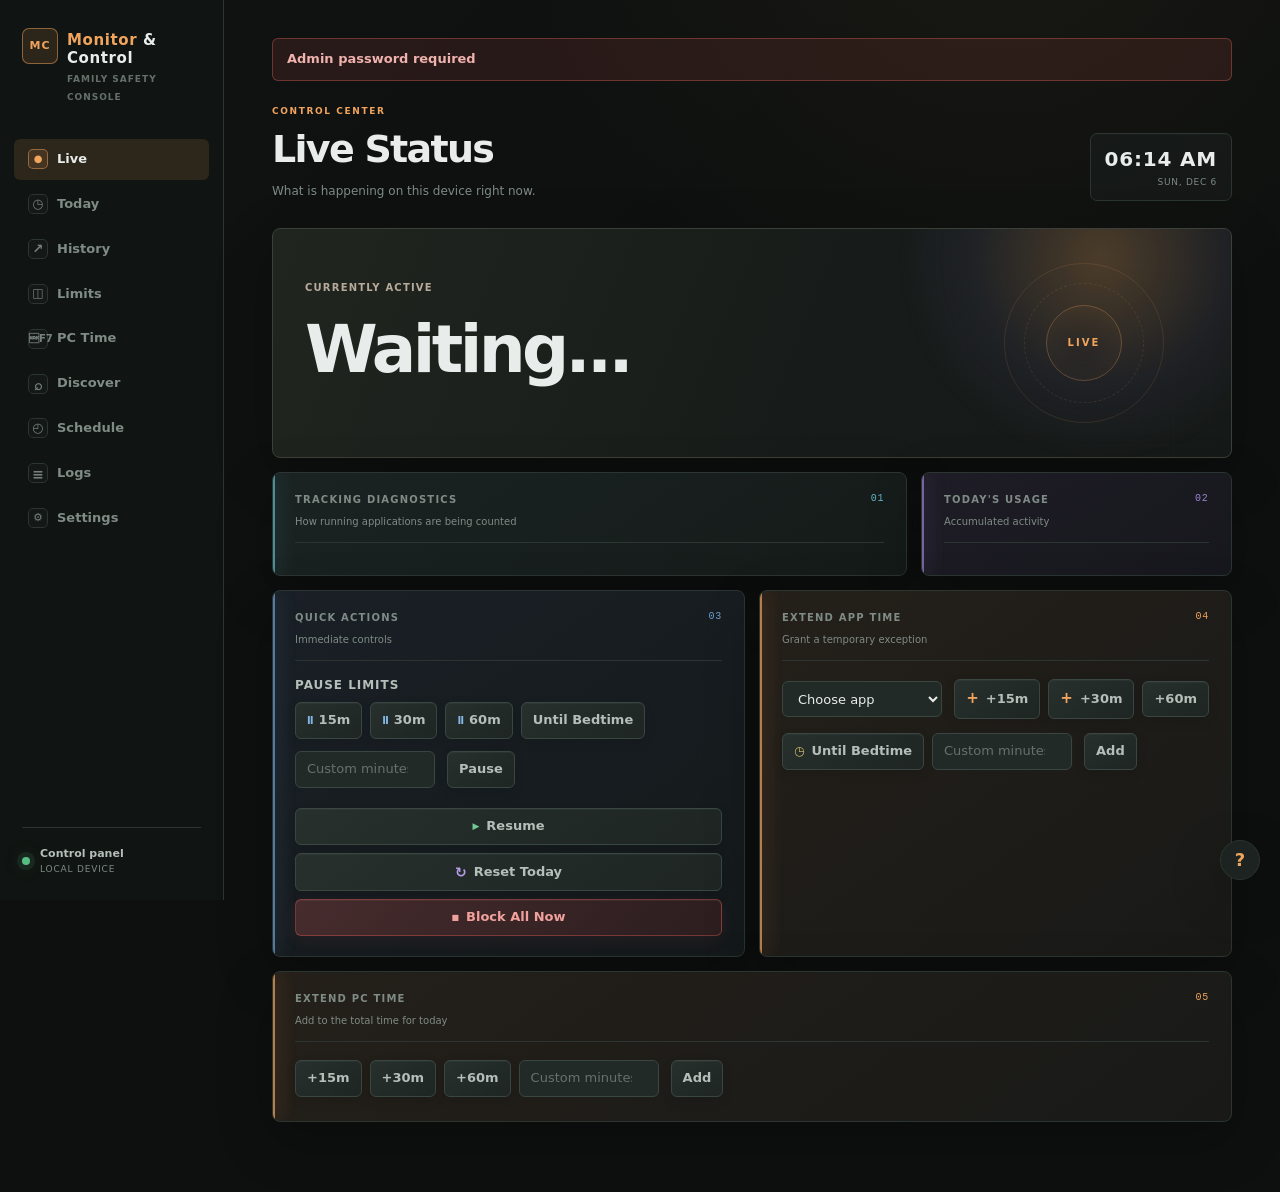
==== commit 3addeae6: "feat(web): consistent presets and a custom-minutes box for Pause, App Time and PC Time Pause, Extend" ====
--- a/Web/wwwroot/index.html
+++ b/Web/wwwroot/index.html
@@ -160,9 +160,18 @@
         </section>
         <section class="live-card action-card">
           <div class="card-heading"><div><div class="live-label" title="One-click controls that take effect immediately.">Quick Actions</div><p>Immediate controls</p></div><span class="card-mark">03</span></div>
+          <div class="live-subhead">Pause limits</div>
+          <div class="quick-actions duration-dock">
+            <button id="action-pause-15" title="Stop closing apps for 15 minutes. Limits resume automatically." class="btn-secondary" type="button">15m</button>
+            <button id="action-pause-30" title="Stop closing apps for 30 minutes. Limits resume automatically." class="btn-secondary" type="button">30m</button>
+            <button id="action-pause-60" title="Stop closing apps for 60 minutes. Limits resume automatically." class="btn-secondary" type="button">60m</button>
+            <button id="action-pause-bedtime" title="Stop closing apps until the end of today&#x27;s allowed hours, or midnight if there is no schedule." class="btn-secondary" type="button">Until Bedtime</button>
+            <span class="custom-minutes">
+              <input type="number" id="action-pause-custom" min="1" max="240" step="1" placeholder="Custom minutes" title="Stop closing apps for this many minutes (1-240). Press Enter or Pause." aria-label="Custom pause in minutes">
+              <button id="action-pause-custom-go" title="Stop closing apps for the minutes typed in the box. Limits resume automatically." class="btn-secondary" type="button">Pause</button>
+            </span>
+          </div>
           <div class="quick-actions action-dock">
-            <button id="action-pause-15" title="Stop closing apps for 15 minutes. Limits resume automatically." class="btn-secondary">Pause 15m</button>
-            <button id="action-pause-30" title="Stop closing apps for 30 minutes. Limits resume automatically." class="btn-secondary">Pause 30m</button>
             <button id="action-resume" title="End the pause now and enforce limits again." class="btn-secondary">Resume</button>
             <button id="action-reset-today" title="Set today&#x27;s recorded time to zero for all apps. Earlier days are not affected." class="btn-secondary">Reset Today</button>
             <button id="action-block-all" title="Close every tracked app that is running right now. They can be opened again." class="btn-danger">Block All Now</button>
@@ -171,11 +180,16 @@
         <section class="live-card extend-card">
           <div class="card-heading"><div><div class="live-label" title="Give an app extra time today without changing its daily limit.">Extend App Time</div><p>Grant a temporary exception</p></div><span class="card-mark">04</span></div>
           <p class="scope-note multi-only" id="extend-target"></p>
-          <div class="quick-actions extend-dock">
+          <div class="quick-actions duration-dock">
             <select id="quick-extend-app" title="Choose the app to give extra time to."><option value="">Choose app</option></select>
-            <button id="quick-extend-15" title="Add 15 minutes to the chosen app&#x27;s allowance for today." class="btn-secondary">+15m</button>
-            <button id="quick-extend-30" title="Add 30 minutes to the chosen app&#x27;s allowance for today." class="btn-secondary">+30m</button>
-            <button id="quick-extend-bedtime" title="Keep the chosen app allowed until the end of today&#x27;s allowed hours, or midnight if there is no schedule." class="btn-secondary">Until Bedtime</button>
+            <button id="quick-extend-15" title="Add 15 minutes to the chosen app&#x27;s allowance for today." class="btn-secondary" type="button">+15m</button>
+            <button id="quick-extend-30" title="Add 30 minutes to the chosen app&#x27;s allowance for today." class="btn-secondary" type="button">+30m</button>
+            <button id="quick-extend-60" title="Add 60 minutes to the chosen app&#x27;s allowance for today." class="btn-secondary" type="button">+60m</button>
+            <button id="quick-extend-bedtime" title="Keep the chosen app allowed until the end of today&#x27;s allowed hours, or midnight if there is no schedule." class="btn-secondary" type="button">Until Bedtime</button>
+            <span class="custom-minutes">
+              <input type="number" id="quick-extend-custom" min="1" max="240" step="1" placeholder="Custom minutes" title="Add this many minutes to the chosen app&#x27;s allowance for today (1-240). Press Enter or Add." aria-label="Custom extra minutes for the app">
+              <button id="quick-extend-custom-go" title="Add the minutes typed in the box to the chosen app&#x27;s allowance for today." class="btn-secondary" type="button">Add</button>
+            </span>
           </div>
         </section>
         <section class="live-card extend-card" id="live-time-card">
@@ -186,6 +200,10 @@
             <button id="live-time-15" title="Add 15 minutes to today&#x27;s total PC time of this account." class="btn-secondary" type="button">+15m</button>
             <button id="live-time-30" title="Add 30 minutes to today&#x27;s total PC time of this account." class="btn-secondary" type="button">+30m</button>
             <button id="live-time-60" title="Add 60 minutes to today&#x27;s total PC time of this account." class="btn-secondary" type="button">+60m</button>
+            <span class="custom-minutes">
+              <input type="number" id="live-time-custom" min="1" max="240" step="1" placeholder="Custom minutes" title="Add this many minutes to today&#x27;s total PC time of this account (1-240). Press Enter or Add." aria-label="Custom extra PC minutes">
+              <button id="live-time-custom-go" title="Add the minutes typed in the box to today&#x27;s total PC time of this account." class="btn-secondary" type="button">Add</button>
+            </span>
           </div>
         </section>
       </div>
--- a/Web/wwwroot/style.css
+++ b/Web/wwwroot/style.css
@@ -227,8 +227,12 @@
 .action-dock { display: grid; grid-template-columns: repeat(2,minmax(0,1fr)); margin-top: 16px; }
 .action-dock button { width: 100%; }
 .action-dock .btn-danger { grid-column: 1/-1; }
-.extend-dock { display: grid; grid-template-columns: minmax(150px,1fr) repeat(3,auto); margin-top: 16px; }
-.extend-dock select { width: 100%; min-width: 0; }
+.duration-dock { margin-top: 16px; }
+.duration-dock select { flex: 1 1 150px; min-width: 0; }
+.custom-minutes { display: inline-flex; gap: 8px; align-items: center; }
+.custom-minutes input { width: 140px; }
+.live-subhead { margin-top: 16px; color: var(--text-soft); font-size: 12px; font-weight: 700; letter-spacing: .08em; text-transform: uppercase; }
+.live-subhead + .duration-dock { margin-top: 8px; }
 #live-time-card { grid-column: 1/-1; }
 .live-time-left { margin-top: 14px; color: var(--text-soft); font-size: 14px; }
 .live-time-left strong { color: var(--text); font-size: 20px; font-weight: 650; }
@@ -311,7 +315,7 @@
 button.btn-danger:hover { background: linear-gradient(135deg,#d85b55,#a83e3a); border-color: #e07069; color: #fff; box-shadow: 0 9px 25px rgba(216,91,85,.25); }
 .button-ripple { position: absolute; z-index: 3; width: 12px; height: 12px; margin: -6px 0 0 -6px; pointer-events: none; border-radius: 50%; background: rgba(255,255,255,.42); transform: scale(0); animation: button-ripple .55s ease-out; }
 @keyframes button-ripple { to { opacity: 0; transform: scale(18); } }
-#action-pause-15::before, #action-pause-30::before { content: "Ⅱ"; color: #83b7e5; font-size: 10px; letter-spacing: -2px; }
+#action-pause-15::before, #action-pause-30::before, #action-pause-60::before { content: "Ⅱ"; color: #83b7e5; font-size: 10px; letter-spacing: -2px; }
 #action-resume::before { content: "▶"; color: #70ca95; font-size: 9px; }
 #action-reset-today::before { content: "↻"; color: #b69be8; font-size: 14px; }
 #action-block-all::before { content: "■"; font-size: 8px; }
@@ -441,8 +445,6 @@
   .active-hero { min-height: 210px; }
   .hero-content { max-width: 82%; }
   .hero-visual { right: -50px; opacity: .55; }
-  .extend-dock { grid-template-columns: repeat(3,1fr); }
-  .extend-dock select { grid-column: 1/-1; }
   .backup-actions { grid-template-columns: 1fr; }
   .backup-actions button { min-width: 0; }
 }
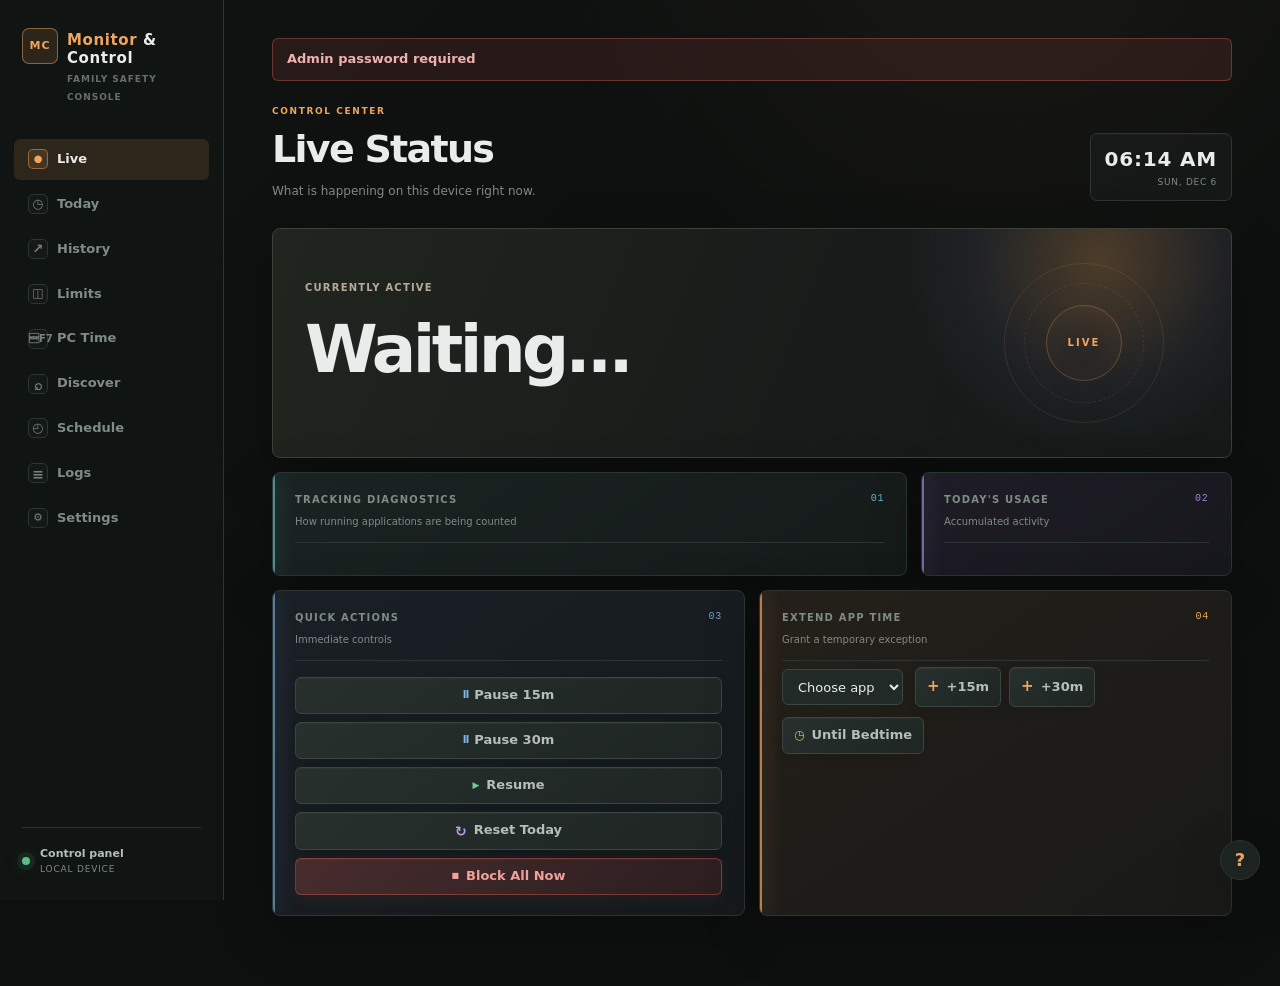
==== commit 0483cfd8: "Merge cdf4b4391b1f6d66bcd864a1b29ed7d0df0672c4 into d42eb551fe5c4b79581905ac9d0110ab2b140b39" ====
--- a/Web/wwwroot/index.html
+++ b/Web/wwwroot/index.html
@@ -25,16 +25,12 @@
     <div id="other-pcs" class="other-pcs hidden"></div>
     <div class="sidebar-foot">
       <span class="sidebar-pulse"></span>
-      <div><strong>Control panel</strong><small>Local device</small></div>
+      <div><strong>Control panel</strong><small id="device-name">Local device</small></div>
     </div>
   </aside>
   <main class="main">
     <div id="alert-bar" class="alert-bar hidden"></div>
     <div id="error-bar" class="error-bar hidden"></div>
-    <div id="account-bar" class="account-bar hidden" role="group" aria-labelledby="account-bar-label" title="Whose time the Live, Today, History and Limits pages show, and who receives extra time you give. All (sum) adds everyone up.">
-      <span id="account-bar-label" class="account-bar-label">Viewing account</span>
-      <div id="account-chips" class="account-chips"></div><div id="account-options" class="account-options" role="region" aria-live="polite"></div>
-    </div>
     <div id="view-screen-time" class="view">
       <div class="page-heading">
         <div><span class="eyebrow">Family safety console</span><h2>PC Time</h2>
@@ -140,17 +136,14 @@
           <div class="hero-glow"></div>
           <div class="hero-content">
             <div class="live-label" title="The app the child is using right now.">Currently Active</div>
-            <div class="live-account multi-only" id="live-account" title="The Windows account this page is showing."></div>
             <div class="live-app" id="live-app">Waiting...</div>
             <div class="live-proc" id="live-proc"></div>
             <div class="live-status" id="enforcement-status"></div>
-            <div class="live-sessions multi-only" id="live-sessions" title="Other Windows accounts signed in on this PC and what they are doing."></div>
           </div>
           <div class="hero-visual" aria-hidden="true"><i></i><i></i><i></i><span>LIVE</span></div>
         </section>
         <section class="live-card diagnostic-card">
           <div class="card-heading"><div><div class="live-label" title="Shows how each running app is being counted: in use, in the background or ignored.">Tracking Diagnostics</div><p>How running applications are being counted</p></div><span class="card-mark">01</span></div>
-          <p class="scope-note multi-only hidden" id="tracking-owner"></p>
           <div class="tracking-summary" id="tracking-summary"></div>
           <div class="tracking-diagnostics" id="tracking-diagnostics"></div>
         </section>
@@ -160,18 +153,9 @@
         </section>
         <section class="live-card action-card">
           <div class="card-heading"><div><div class="live-label" title="One-click controls that take effect immediately.">Quick Actions</div><p>Immediate controls</p></div><span class="card-mark">03</span></div>
-          <div class="live-subhead">Pause limits</div>
-          <div class="quick-actions duration-dock">
-            <button id="action-pause-15" title="Stop closing apps for 15 minutes. Limits resume automatically." class="btn-secondary" type="button">15m</button>
-            <button id="action-pause-30" title="Stop closing apps for 30 minutes. Limits resume automatically." class="btn-secondary" type="button">30m</button>
-            <button id="action-pause-60" title="Stop closing apps for 60 minutes. Limits resume automatically." class="btn-secondary" type="button">60m</button>
-            <button id="action-pause-bedtime" title="Stop closing apps until the end of today&#x27;s allowed hours, or midnight if there is no schedule." class="btn-secondary" type="button">Until Bedtime</button>
-            <span class="custom-minutes">
-              <input type="number" id="action-pause-custom" min="1" max="240" step="1" placeholder="Custom minutes" title="Stop closing apps for this many minutes (1-240). Press Enter or Pause." aria-label="Custom pause in minutes">
-              <button id="action-pause-custom-go" title="Stop closing apps for the minutes typed in the box. Limits resume automatically." class="btn-secondary" type="button">Pause</button>
-            </span>
-          </div>
           <div class="quick-actions action-dock">
+            <button id="action-pause-15" title="Stop closing apps for 15 minutes. Limits resume automatically." class="btn-secondary">Pause 15m</button>
+            <button id="action-pause-30" title="Stop closing apps for 30 minutes. Limits resume automatically." class="btn-secondary">Pause 30m</button>
             <button id="action-resume" title="End the pause now and enforce limits again." class="btn-secondary">Resume</button>
             <button id="action-reset-today" title="Set today&#x27;s recorded time to zero for all apps. Earlier days are not affected." class="btn-secondary">Reset Today</button>
             <button id="action-block-all" title="Close every tracked app that is running right now. They can be opened again." class="btn-danger">Block All Now</button>
@@ -179,39 +163,17 @@
         </section>
         <section class="live-card extend-card">
           <div class="card-heading"><div><div class="live-label" title="Give an app extra time today without changing its daily limit.">Extend App Time</div><p>Grant a temporary exception</p></div><span class="card-mark">04</span></div>
-          <p class="scope-note multi-only" id="extend-target"></p>
-          <div class="quick-actions duration-dock">
+          <div class="quick-actions extend-dock">
             <select id="quick-extend-app" title="Choose the app to give extra time to."><option value="">Choose app</option></select>
-            <button id="quick-extend-15" title="Add 15 minutes to the chosen app&#x27;s allowance for today." class="btn-secondary" type="button">+15m</button>
-            <button id="quick-extend-30" title="Add 30 minutes to the chosen app&#x27;s allowance for today." class="btn-secondary" type="button">+30m</button>
-            <button id="quick-extend-60" title="Add 60 minutes to the chosen app&#x27;s allowance for today." class="btn-secondary" type="button">+60m</button>
-            <button id="quick-extend-bedtime" title="Keep the chosen app allowed until the end of today&#x27;s allowed hours, or midnight if there is no schedule." class="btn-secondary" type="button">Until Bedtime</button>
-            <span class="custom-minutes">
-              <input type="number" id="quick-extend-custom" min="1" max="240" step="1" placeholder="Custom minutes" title="Add this many minutes to the chosen app&#x27;s allowance for today (1-240). Press Enter or Add." aria-label="Custom extra minutes for the app">
-              <button id="quick-extend-custom-go" title="Add the minutes typed in the box to the chosen app&#x27;s allowance for today." class="btn-secondary" type="button">Add</button>
-            </span>
+            <button id="quick-extend-15" title="Add 15 minutes to the chosen app&#x27;s allowance for today." class="btn-secondary">+15m</button>
+            <button id="quick-extend-30" title="Add 30 minutes to the chosen app&#x27;s allowance for today." class="btn-secondary">+30m</button>
+            <button id="quick-extend-bedtime" title="Keep the chosen app allowed until the end of today&#x27;s allowed hours, or midnight if there is no schedule." class="btn-secondary">Until Bedtime</button>
           </div>
         </section>
-        <section class="live-card extend-card" id="live-time-card">
-          <div class="card-heading"><div><div class="live-label" title="Give a Windows account more total PC time today, on top of its daily allowance (the PC Time rule).">Extend PC Time</div><p>Add to the total time for today</p></div><span class="card-mark">05</span></div>
-          <div id="live-time-left" class="live-time-left" role="status" aria-live="polite"></div>
-          <div class="quick-actions live-time-dock">
-            <select id="live-time-account" class="multi-only" title="The Windows account that gets the extra PC time."></select>
-            <button id="live-time-15" title="Add 15 minutes to today&#x27;s total PC time of this account." class="btn-secondary" type="button">+15m</button>
-            <button id="live-time-30" title="Add 30 minutes to today&#x27;s total PC time of this account." class="btn-secondary" type="button">+30m</button>
-            <button id="live-time-60" title="Add 60 minutes to today&#x27;s total PC time of this account." class="btn-secondary" type="button">+60m</button>
-            <span class="custom-minutes">
-              <input type="number" id="live-time-custom" min="1" max="240" step="1" placeholder="Custom minutes" title="Add this many minutes to today&#x27;s total PC time of this account (1-240). Press Enter or Add." aria-label="Custom extra PC minutes">
-              <button id="live-time-custom-go" title="Add the minutes typed in the box to today&#x27;s total PC time of this account." class="btn-secondary" type="button">Add</button>
-            </span>
-          </div>
-        </section>
       </div>
     </div>
     <div id="view-today" class="view">
       <h2>Today's Usage</h2>
-      <p id="today-scope" class="scope-note multi-only"></p>
-      <div id="today-accounts" class="account-overview multi-only"></div>
       <label title="Split each app&#x27;s time into foreground (window in use) and background (running behind other windows)." style="display:flex;align-items:center;gap:8px;margin-bottom:12px">
         <input type="checkbox" id="today-breakdown" style="width:auto"> Show foreground/background breakdown
       </label>
@@ -224,7 +186,6 @@
     </div>
     <div id="view-history" class="view">
       <h2>Usage History</h2>
-      <p id="history-scope" class="scope-note multi-only"></p>
       <div class="history-toolbar">
         <div class="history-range">
           <button data-days="7" class="active">7 Days</button>
@@ -291,7 +252,6 @@
     </div>
     <div id="view-limits" class="view">
       <h2>App Limits</h2>
-      <p id="limits-scope" class="scope-note multi-only"></p>
       <div id="limits-protect-banner" class="screen-notice hidden" role="status"></div>
       <p style="font-size:13px;color:#888">Background and overlay settings apply per process and save immediately, even when no daily limit is set.</p>
       <h3 title="All apps in a group share one daily time pool. Apps running together count once.">Shared Limit Groups</h3>
@@ -301,7 +261,7 @@
         <h3>Create / Edit Group</h3>
         <input type="text" id="group-name" title="A name for the group, for example Games." placeholder="Group name (e.g. Games)">
         <input type="number" id="group-minutes" title="Minutes per day that all apps in the group share." placeholder="Minutes per day" min="1" max="1440" value="180">
-        <select id="group-account" class="multi-only" title="Everyone shares this group, or it counts only one Windows account's own time."><option value="">Everyone</option></select>
+        <select id="group-account" title="Everyone shares this group, or it counts only one Windows account's own time."><option value="">Everyone</option></select>
         <select id="group-category" title="Also count every other app in this category, including ones first opened later. An app ticked in another group stays in that group.">
           <option value="">Only the apps ticked below</option>
           <option value="games">+ all Games</option>
@@ -328,10 +288,10 @@
         <button id="limit-save" title="Save this limit.">Save</button>
         <button id="limit-cancel" title="Stop editing and discard the changes." class="btn-secondary hidden">Cancel</button>
       </div>
-      <h3 class="individual-limits-title multi-only" id="limits-one-account" title="App limits that count only one Windows account's own time, so each child can have their own allowance.">Limits for one account</h3>
-      <p class="multi-only" style="font-size:13px;color:#888">The limits above give every Windows account its own allowance, counted from that account's own time. A limit set here for one account replaces the shared limit for that app. Groups, schedule rules and website rules can also be set for one account (choose it in their forms). Homework mode applies to everyone.</p>
-      <div class="table-container multi-only" id="user-limits-table"></div>
-      <div class="add-form multi-only">
+      <h3 class="individual-limits-title" title="App limits that count only one Windows account's own time, so each child can have their own allowance.">Limits for one account</h3>
+      <p style="font-size:13px;color:#888">The limits above add up everyone's time on this PC. A limit here counts only one Windows account's own time, so two children can each have their own allowance. It applies on top of the shared limits. Groups, schedule rules and website rules can also be set for one account (choose it in their forms). Homework mode applies to everyone.</p>
+      <div class="table-container" id="user-limits-table"></div>
+      <div class="add-form">
         <h3>Add / Edit Account Limit</h3>
         <select id="ul-account" title="The Windows account this limit applies to."></select>
         <input type="text" id="ul-app" list="ul-app-list" title="The app to limit, as shown in your tracked apps." placeholder="App name (e.g. Minecraft)" autocomplete="off">
@@ -350,7 +310,7 @@
       <div class="table-container" id="site-limits-table"></div>
       <div class="add-form">
         <h3>Add / Edit Website Limit</h3>
-        <select id="site-account" class="multi-only" title="The rule applies to everyone, or only to one Windows account (counted from that account's own browsing, and in force while it is the account at the screen)."><option value="">Everyone</option></select>
+        <select id="site-account" title="The rule applies to everyone, or only to one Windows account (counted from that account's own browsing, and in force while it is the account at the screen)."><option value="">Everyone</option></select>
         <input type="text" id="site-host" title="The site to limit, for example youtube.com. Its subdomains (m.youtube.com, music.youtube.com) are included." placeholder="Site (e.g. youtube.com)" autocomplete="off">
         <select id="site-mode" title="Block the site, limit it to some minutes a day, or always allow it (used with the allow-list switch above).">
           <option value="block">Block completely</option>
@@ -389,12 +349,12 @@
       </div>
     </div>
     <div id="view-schedule" class="view">
-      <h2>Allowed Hours Schedule</h2><p id="schedule-scope" class="scope-note multi-only"></p>
+      <h2>Allowed Hours Schedule</h2>
       <div id="schedule-protect-banner" class="screen-notice hidden" role="status"></div>
       <div class="table-container" id="schedule-table"></div>
       <div class="add-form">
         <h3>Add Allowed Hours Rule</h3>
-        <select id="schedule-account" class="multi-only" title="The rule applies to everyone, or only to one Windows account."><option value="">Everyone</option></select>
+        <select id="schedule-account" title="The rule applies to everyone, or only to one Windows account."><option value="">Everyone</option></select>
         <select id="schedule-app" title="Which app the rule applies to, or all apps.">
           <option value="">All apps</option>
         </select>
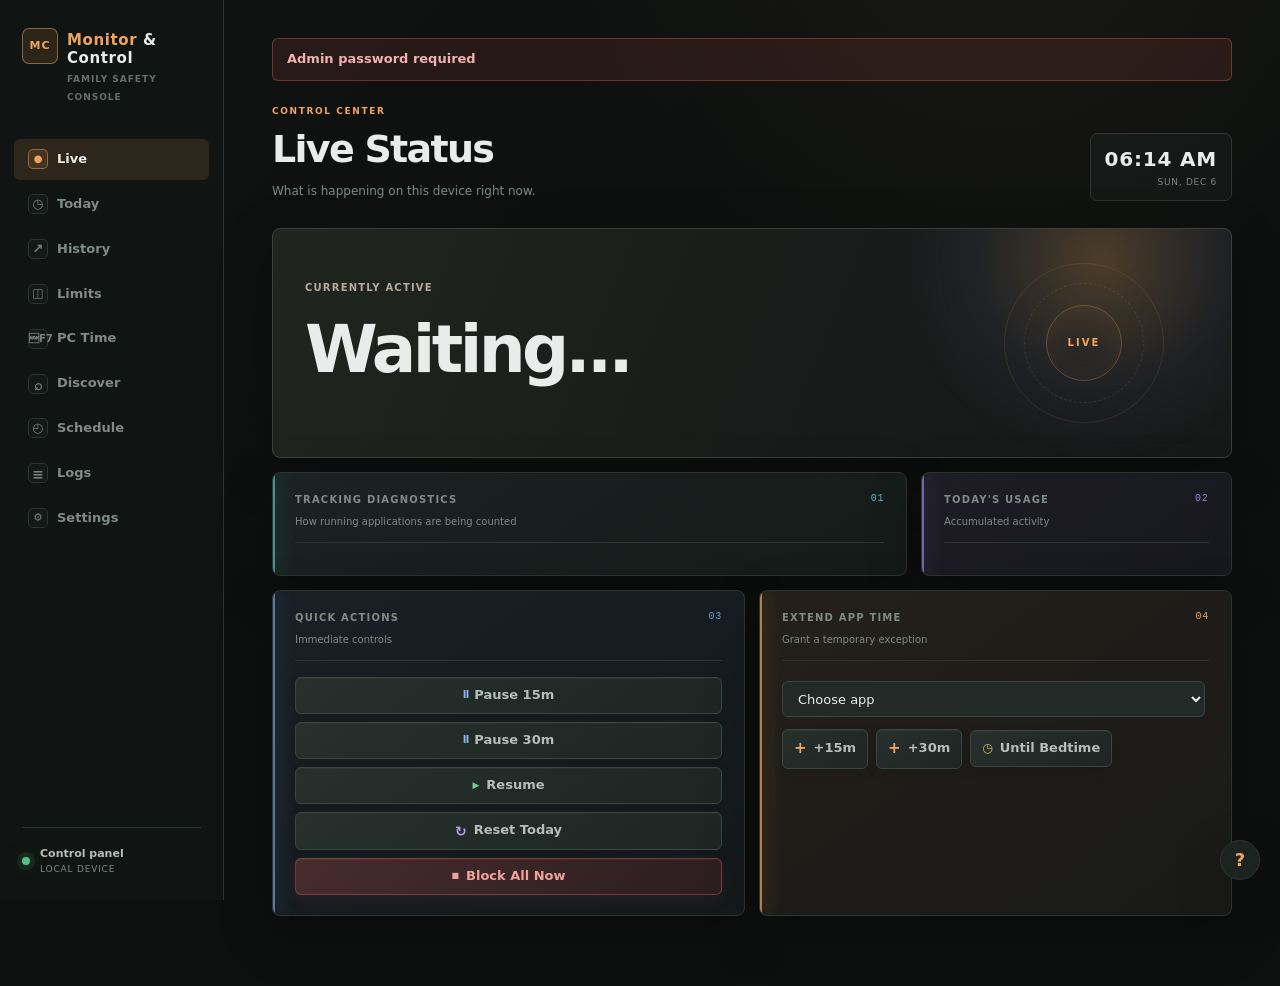
==== commit eb2e1a10: "Merge 005c5f1ae038bfe630df83b659ac595111a0bba6 into d42eb551fe5c4b79581905ac9d0110ab2b140b39" ====
--- a/Web/wwwroot/index.html
+++ b/Web/wwwroot/index.html
@@ -4,6 +4,7 @@
 <meta charset="UTF-8">
 <meta name="viewport" content="width=device-width, initial-scale=1.0">
 <title>Monitor & Control</title>
+<script>try { if (localStorage.getItem('theme') === 'light') document.documentElement.dataset.theme = 'light'; } catch (e) { }</script>
 <link rel="stylesheet" href="style.css">
 <script src="chart.umd.min.js"></script>
 </head>
@@ -25,7 +26,7 @@
     <div id="other-pcs" class="other-pcs hidden"></div>
     <div class="sidebar-foot">
       <span class="sidebar-pulse"></span>
-      <div><strong>Control panel</strong><small id="device-name">Local device</small></div>
+      <div><strong>Control panel</strong><small>Local device</small></div>
     </div>
   </aside>
   <main class="main">
@@ -410,6 +411,11 @@
           <option value="ru">Русский</option>
           <option value="fr">Français</option>
         </select>
+        <label title="The color theme of this dashboard (saved in this browser).">Theme</label>
+        <select id="set-theme" title="The color theme of this dashboard (saved in this browser).">
+          <option value="dark">Dark</option>
+          <option value="light">Light</option>
+        </select>
         <label title="Start this app automatically when Windows starts." style="display:flex;align-items:center;gap:8px;margin-top:5px">
           <input type="checkbox" id="set-auto-start" style="width:auto"> Auto-start with Windows
         </label>
--- a/Web/wwwroot/style.css
+++ b/Web/wwwroot/style.css
@@ -186,13 +186,6 @@
 .active-hero .live-status { display: inline-flex; align-items: center; gap: 7px; margin-top: 20px; padding: 6px 9px; border: 1px solid rgba(88,189,131,.25); border-radius: 99px; background: rgba(88,189,131,.07); }
 .active-hero .live-status:empty { display: none; }
 .active-hero .live-status::before { content: ""; width: 5px; height: 5px; border-radius: 50%; background: currentColor; box-shadow: 0 0 8px currentColor; }
-.active-hero .live-account { display: flex; align-items: center; gap: 12px; margin: 10px 0 4px; color: var(--text); font-size: 24px; font-weight: 650; letter-spacing: -.02em; overflow-wrap: anywhere; }
-.active-hero .live-account:empty, .active-hero .live-sessions:empty { display: none; }
-.account-avatar { flex: 0 0 auto; display: inline-grid; place-items: center; width: 40px; height: 40px; border-radius: 50%; background: var(--primary-soft); border: 1px solid rgba(240,164,93,.48); color: var(--primary); font-size: 18px; font-weight: 700; letter-spacing: 0; text-transform: uppercase; }
-.active-hero .live-sessions { display: flex; flex-wrap: wrap; align-items: center; gap: 6px; margin-top: 12px; color: var(--muted); font-size: 12px; }
-.active-hero .live-session { padding: 3px 9px; border: 1px solid var(--border); border-radius: 99px; background: transparent; color: var(--text-soft); font: inherit; cursor: default; }
-.active-hero button.live-session { cursor: pointer; }
-.active-hero button.live-session:hover { border-color: var(--primary); color: var(--text); }
 .hero-visual { position: absolute; right: 7%; top: 50%; width: 160px; height: 160px; transform: translateY(-50%); display: grid; place-items: center; }
 .hero-visual i { position: absolute; inset: 0; border: 1px solid rgba(240,164,93,.12); border-radius: 50%; }
 .hero-visual i:nth-child(2) { inset: 20px; border-style: dashed; animation: orbit 20s linear infinite; }
@@ -227,19 +220,8 @@
 .action-dock { display: grid; grid-template-columns: repeat(2,minmax(0,1fr)); margin-top: 16px; }
 .action-dock button { width: 100%; }
 .action-dock .btn-danger { grid-column: 1/-1; }
-.duration-dock { margin-top: 16px; }
-.duration-dock select { flex: 1 1 150px; min-width: 0; }
-.custom-minutes { display: inline-flex; gap: 8px; align-items: center; }
-.custom-minutes input { width: 140px; }
-.live-subhead { margin-top: 16px; color: var(--text-soft); font-size: 12px; font-weight: 700; letter-spacing: .08em; text-transform: uppercase; }
-.live-subhead + .duration-dock { margin-top: 8px; }
-#live-time-card { grid-column: 1/-1; }
-.live-time-left { margin-top: 14px; color: var(--text-soft); font-size: 14px; }
-.live-time-left strong { color: var(--text); font-size: 20px; font-weight: 650; }
-.live-time-left.warning strong { color: var(--warning); }
-.live-time-left.exceeded strong { color: var(--danger); }
-.live-time-dock { margin-top: 12px; }
-.live-time-dock select { min-width: 150px; }
+.extend-dock { display: grid; grid-template-columns: minmax(150px,1fr) repeat(3,auto); margin-top: 16px; }
+.extend-dock select { width: 100%; min-width: 0; }
 .live-label, .stat-card .label, .health-item .label {
   margin-bottom: 6px;
   color: var(--muted);
@@ -315,7 +297,7 @@
 button.btn-danger:hover { background: linear-gradient(135deg,#d85b55,#a83e3a); border-color: #e07069; color: #fff; box-shadow: 0 9px 25px rgba(216,91,85,.25); }
 .button-ripple { position: absolute; z-index: 3; width: 12px; height: 12px; margin: -6px 0 0 -6px; pointer-events: none; border-radius: 50%; background: rgba(255,255,255,.42); transform: scale(0); animation: button-ripple .55s ease-out; }
 @keyframes button-ripple { to { opacity: 0; transform: scale(18); } }
-#action-pause-15::before, #action-pause-30::before, #action-pause-60::before { content: "Ⅱ"; color: #83b7e5; font-size: 10px; letter-spacing: -2px; }
+#action-pause-15::before, #action-pause-30::before { content: "Ⅱ"; color: #83b7e5; font-size: 10px; letter-spacing: -2px; }
 #action-resume::before { content: "▶"; color: #70ca95; font-size: 9px; }
 #action-reset-today::before { content: "↻"; color: #b69be8; font-size: 14px; }
 #action-block-all::before { content: "■"; font-size: 8px; }
@@ -445,6 +427,8 @@
   .active-hero { min-height: 210px; }
   .hero-content { max-width: 82%; }
   .hero-visual { right: -50px; opacity: .55; }
+  .extend-dock { grid-template-columns: repeat(3,1fr); }
+  .extend-dock select { grid-column: 1/-1; }
   .backup-actions { grid-template-columns: 1fr; }
   .backup-actions button { min-width: 0; }
 }
@@ -513,35 +497,75 @@
 .other-pc { display: flex; align-items: center; justify-content: space-between; gap: 8px; margin: 3px 0; }
 .other-pc a { color: var(--text); text-decoration: none; overflow: hidden; text-overflow: ellipsis; white-space: nowrap; }
 .other-pc button { padding: 2px 8px; font-size: 11px; }
-/* Multi-user: shown only when the PC has more than one standard Windows account (set on <body> by dashboard.js). */
-body:not(.multi-user) .multi-only { display: none !important; }
-.account-bar { position: sticky; top: 0; z-index: 20; display: flex; align-items: center; flex-wrap: wrap; gap: 8px 14px; margin: -10px 0 22px; padding: 10px 14px; background: var(--surface-raised); border: 1px solid var(--border-strong); border-radius: var(--radius); box-shadow: var(--shadow); }
-.account-bar.hidden { display: none; }
-.account-bar-label { color: var(--text-soft); font-size: 11px; font-weight: 700; letter-spacing: .1em; text-transform: uppercase; }
-.account-chips { display: flex; flex-wrap: wrap; gap: 8px; }
-.account-chip { display: inline-flex; align-items: center; gap: 8px; margin: 0; padding: 6px 14px 6px 8px; border: 1px solid var(--border-strong); border-radius: 99px; background: transparent; color: var(--text-soft); font-size: 14px; font-weight: 600; cursor: pointer; }
-.account-chip .account-avatar { width: 26px; height: 26px; font-size: 13px; }
-.account-chip:hover { border-color: var(--primary); color: var(--text); }
-.account-chip[aria-pressed="true"] { background: var(--primary-soft); border-color: var(--primary); color: var(--text); }
-.account-options { flex-basis: 100%; display: flex; align-items: center; flex-wrap: wrap; justify-content: space-between; gap: 8px 16px; padding-top: 10px; border-top: 1px solid var(--border); color: var(--text-soft); font-size: 13px; }
-.account-options:empty { display: none; }
-.account-options-text strong { margin-right: 10px; color: var(--text); font-size: 15px; }
-.account-options-time.exceeded { color: var(--danger, #e5534b); font-weight: 650; }
-.account-options-links { display: flex; flex-wrap: wrap; gap: 6px; }
-.account-option-link { margin: 0; padding: 5px 12px; border: 1px solid var(--border-strong); border-radius: 6px; background: transparent; color: var(--text); font-size: 13px; font-weight: 600; cursor: pointer; }
-.account-option-link:hover { border-color: var(--primary); }
-.account-option-link[aria-current="true"] { background: var(--primary-soft); border-color: var(--primary); }
-.scope-note { margin: -4px 0 14px; color: var(--text-soft); font-size: 13px; }
-.account-overview { display: grid; grid-template-columns: repeat(auto-fill, minmax(220px, 1fr)); gap: 12px; margin-bottom: 16px; }
-.account-overview:empty { display: none; }
-.account-card { display: block; margin: 0; padding: 14px 16px; text-align: left; border: 1px solid var(--border); border-radius: var(--radius); background: var(--surface); color: var(--text-soft); font: inherit; cursor: pointer; }
-.account-card:hover { border-color: var(--primary); }
-.account-card[aria-pressed="true"] { border-color: var(--primary); background: var(--primary-soft); }
-.account-card .name { display: flex; align-items: center; gap: 10px; color: var(--text); font-size: 16px; font-weight: 650; overflow-wrap: anywhere; }
-.account-card .name .account-avatar { width: 30px; height: 30px; font-size: 14px; }
-.account-card .total { margin-top: 8px; color: var(--primary); font-size: 22px; font-weight: 650; font-variant-numeric: tabular-nums; }
-.account-card .sub { margin-top: 2px; color: var(--muted); font-size: 12px; }
 @media (max-width: 900px) { .other-pcs { display: none; } }
 /* Labels inside the phone-notification groups are not direct children of the panel, so style them the same way. */
 #push-ntfy label, #push-telegram label { display: block; margin: 13px 0 4px; color: var(--text-soft); font-size: 12px; font-weight: 600; }
 #push-ntfy input, #push-telegram input { display: block; }
+
+/* Light theme: chosen under Settings > Theme (dark is the default). Overrides the palette and the few hard-coded dark colors above. */
+html[data-theme="light"] {
+  color-scheme: light;
+  --bg: #f3f5f4;
+  --sidebar: #ffffff;
+  --surface: #ffffff;
+  --surface-raised: #f7f9f8;
+  --surface-soft: #eef1ef;
+  --border: #dde2df;
+  --border-strong: #c3cbc7;
+  --text: #1f2926;
+  --text-soft: #3c4743;
+  --muted: #66716c;
+  --primary: #b85c0a;
+  --primary-hover: #d06a12;
+  --primary-soft: rgba(184, 92, 10, 0.1);
+  --warning: #96680a;
+  --danger: #c0392b;
+  --success: #1f8a4c;
+  --cyan: #2a8493;
+  --violet: #7653b5;
+  --blue: #3f78b0;
+  --shadow: 0 10px 30px rgba(31, 41, 38, 0.08);
+}
+html[data-theme="light"] body { background-image: radial-gradient(circle at 78% -10%, rgba(240,164,93,.12), transparent 30%); }
+html[data-theme="light"] ::selection { background: rgba(240,164,93,.35); color: inherit; }
+html[data-theme="light"] .sidebar nav a:hover { background: rgba(0,0,0,.04); }
+html[data-theme="light"] .logo small { color: #7b8680; }
+html[data-theme="light"] .card-mark { color: #8a948f; }
+html[data-theme="light"] .live-clock { background: #fff; box-shadow: none; }
+html[data-theme="light"] .alert-bar, html[data-theme="light"] .error-bar { color: #9a2b22; }
+html[data-theme="light"] .alert-bar.countdown { color: #7a5810; }
+html[data-theme="light"] .alert-bar.success { color: #1d6b40; }
+html[data-theme="light"] .active-hero { background: linear-gradient(112deg,#fff3e3 0%,#ffffff 60%,#f6f8f7 100%); border-color: var(--border-strong); }
+html[data-theme="light"] .active-hero::before { background-image: linear-gradient(rgba(0,0,0,.05) 1px,transparent 1px),linear-gradient(90deg,rgba(0,0,0,.05) 1px,transparent 1px); }
+html[data-theme="light"] .active-hero .live-label { color: #7a6a58; }
+html[data-theme="light"] .active-hero .live-proc { color: var(--muted); }
+html[data-theme="light"] .diagnostic-card { background: linear-gradient(145deg,#eef8f8,#ffffff); }
+html[data-theme="light"] .usage-card { background: linear-gradient(145deg,#f3f0fa,#ffffff); }
+html[data-theme="light"] .action-card { background: linear-gradient(145deg,#eef3f9,#ffffff); }
+html[data-theme="light"] .extend-card { background: linear-gradient(145deg,#fdf3e7,#ffffff); }
+html[data-theme="light"] .settings-panel { background: linear-gradient(145deg,#ffffff,#f6f8f7); }
+html[data-theme="light"] input:hover, html[data-theme="light"] select:hover { border-color: #9aa6a0; }
+html[data-theme="light"] input::placeholder { color: #8a948f; }
+html[data-theme="light"] button.btn-secondary, html[data-theme="light"] .period-select button, html[data-theme="light"] .history-range button { background: linear-gradient(145deg,#ffffff,#eef1ef); box-shadow: 0 1px 2px rgba(0,0,0,.06); }
+html[data-theme="light"] button.btn-secondary:hover, html[data-theme="light"] .period-select button:hover, html[data-theme="light"] .history-range button:hover { border-color: #8a948f; background: linear-gradient(145deg,#ffffff,#e3e8e5); color: var(--text); box-shadow: 0 4px 12px rgba(0,0,0,.1); }
+html[data-theme="light"] button.btn-danger { color: #a52a22; }
+html[data-theme="light"] button.btn-danger:hover { color: #fff; }
+html[data-theme="light"] .period-select button.active, html[data-theme="light"] .history-range button.active { border-color: var(--primary); }
+html[data-theme="light"] tbody tr:hover { background: rgba(0,0,0,.03); }
+html[data-theme="light"] .backup-file-button { color: #4b3a78; }
+html[data-theme="light"] .update-status { background: rgba(0,0,0,.025); }
+html[data-theme="light"] .update-status-success { background: linear-gradient(135deg,rgba(31,138,76,.1),rgba(0,0,0,.01)); }
+html[data-theme="light"] .update-status-failed { background: linear-gradient(135deg,rgba(192,57,43,.1),rgba(0,0,0,.01)); }
+html[data-theme="light"] .update-status-running, html[data-theme="light"] .update-status-starting { background: linear-gradient(135deg,rgba(217,164,65,.14),rgba(0,0,0,.01)); }
+html[data-theme="light"] .update-status pre { background: rgba(0,0,0,.05); }
+html[data-theme="light"] code { color: #1f6f5c; }
+html[data-theme="light"] .logs-container { background: #f6f8f7; }
+html[data-theme="light"] .logs-output .log-info { color: #2f6b5c; }
+html[data-theme="light"] .logs-output .log-warn { color: #8a6410; }
+html[data-theme="light"] .logs-output .log-error { color: #b3322c; }
+html[data-theme="light"] .screen-auth-error { color: #b3322c; }
+html[data-theme="light"] .screen-auth::backdrop { background: rgba(31,41,38,.45); }
+html[data-theme="light"] .help-toggle.on { color: #fff; }
+@media (hover:hover) {
+  html[data-theme="light"] .live-card:not(.active-hero):hover, html[data-theme="light"] .settings-panel:hover, html[data-theme="light"] .stat-card:hover, html[data-theme="light"] .history-panel:hover, html[data-theme="light"] .chart-container:hover { box-shadow: 0 14px 36px rgba(31,41,38,.14); }
+}
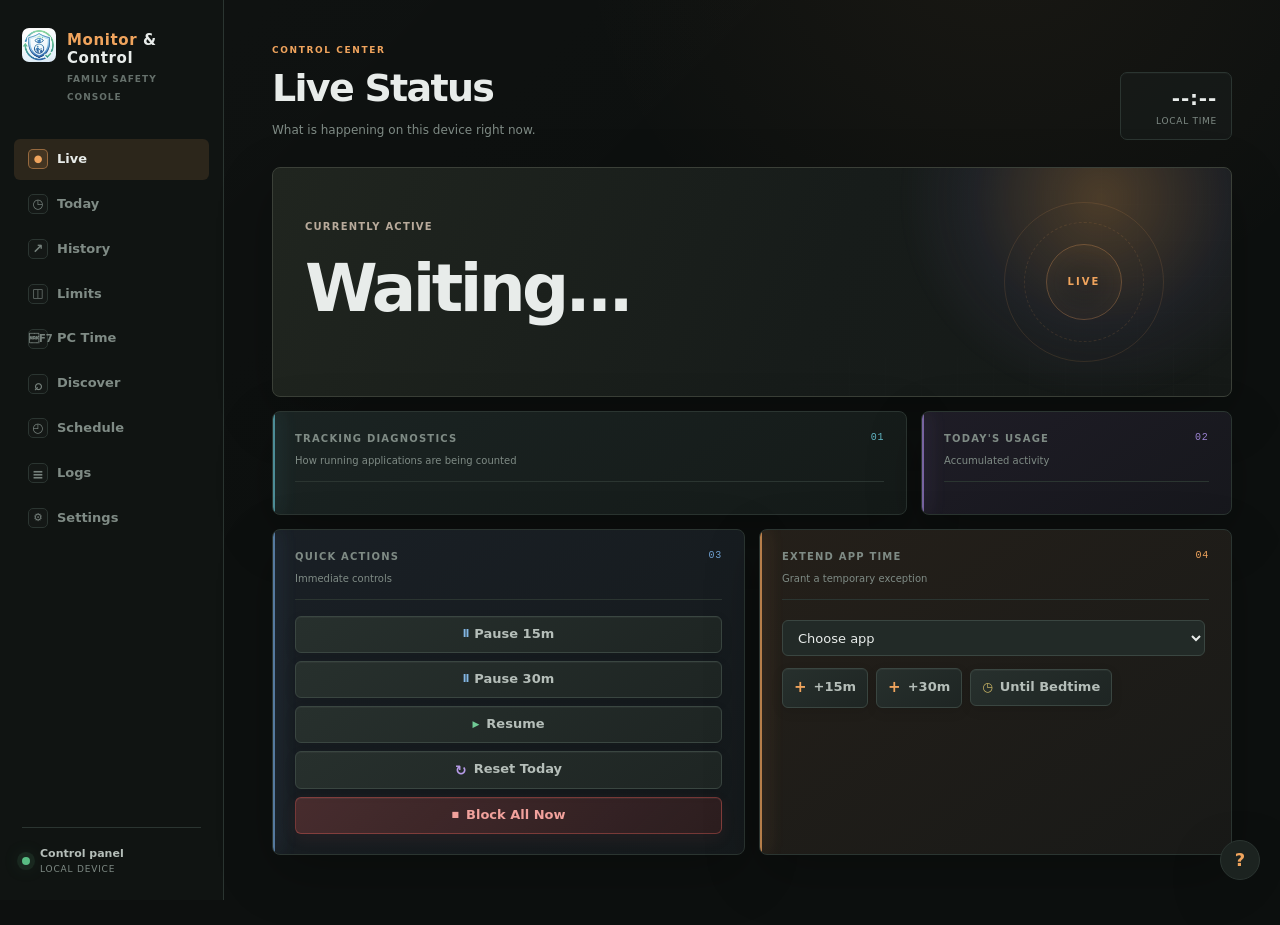
==== commit 454fb415: "Merge d2e3021a6fec8ca33f0ee99334fdc79d9b14d210 into d42eb551fe5c4b79581905ac9d0110ab2b140b39" ====
--- a/Web/wwwroot/index.html
+++ b/Web/wwwroot/index.html
@@ -3,15 +3,15 @@
 <head>
 <meta charset="UTF-8">
 <meta name="viewport" content="width=device-width, initial-scale=1.0">
+<link rel="icon" href="favicon.ico" sizes="any">
 <title>Monitor & Control</title>
-<script>try { if (localStorage.getItem('theme') === 'light') document.documentElement.dataset.theme = 'light'; } catch (e) { }</script>
 <link rel="stylesheet" href="style.css">
 <script src="chart.umd.min.js"></script>
 </head>
 <body>
 <div class="app">
   <aside class="sidebar">
-    <div class="logo"><span>Monitor</span> &amp; Control<small>Family safety console</small></div>
+    <div class="logo"><img src="logo.png" alt="" width="34" height="34"><span>Monitor</span> &amp; Control<small>Family safety console</small></div>
     <nav>
       <a href="#" title="What is running on the child&#x27;s PC right now." data-view="live" class="active">Live</a>
       <a href="#" title="How long each app has been used today." data-view="today">Today</a>
@@ -411,11 +411,6 @@
           <option value="ru">Русский</option>
           <option value="fr">Français</option>
         </select>
-        <label title="The color theme of this dashboard (saved in this browser).">Theme</label>
-        <select id="set-theme" title="The color theme of this dashboard (saved in this browser).">
-          <option value="dark">Dark</option>
-          <option value="light">Light</option>
-        </select>
         <label title="Start this app automatically when Windows starts." style="display:flex;align-items:center;gap:8px;margin-top:5px">
           <input type="checkbox" id="set-auto-start" style="width:auto"> Auto-start with Windows
         </label>
--- a/Web/wwwroot/style.css
+++ b/Web/wwwroot/style.css
@@ -59,20 +59,12 @@
   letter-spacing: 0.04em;
   line-height: 18px;
 }
-.logo::before {
-  content: "MC";
+.logo > img {
   position: absolute;
   inset: 0 auto auto 0;
-  display: grid;
-  place-items: center;
   width: 34px;
   height: 34px;
-  border: 1px solid rgba(240, 164, 93, 0.5);
   border-radius: 7px;
-  background: var(--primary-soft);
-  color: var(--primary);
-  font-size: 11px;
-  letter-spacing: 0.08em;
 }
 .logo > span { color: var(--primary); }
 .logo small { display: block; margin-top: 3px; color: #65706b; font-size: 9px; font-weight: 650; letter-spacing: .11em; text-transform: uppercase; }
@@ -501,71 +493,3 @@
 /* Labels inside the phone-notification groups are not direct children of the panel, so style them the same way. */
 #push-ntfy label, #push-telegram label { display: block; margin: 13px 0 4px; color: var(--text-soft); font-size: 12px; font-weight: 600; }
 #push-ntfy input, #push-telegram input { display: block; }
-
-/* Light theme: chosen under Settings > Theme (dark is the default). Overrides the palette and the few hard-coded dark colors above. */
-html[data-theme="light"] {
-  color-scheme: light;
-  --bg: #f3f5f4;
-  --sidebar: #ffffff;
-  --surface: #ffffff;
-  --surface-raised: #f7f9f8;
-  --surface-soft: #eef1ef;
-  --border: #dde2df;
-  --border-strong: #c3cbc7;
-  --text: #1f2926;
-  --text-soft: #3c4743;
-  --muted: #66716c;
-  --primary: #b85c0a;
-  --primary-hover: #d06a12;
-  --primary-soft: rgba(184, 92, 10, 0.1);
-  --warning: #96680a;
-  --danger: #c0392b;
-  --success: #1f8a4c;
-  --cyan: #2a8493;
-  --violet: #7653b5;
-  --blue: #3f78b0;
-  --shadow: 0 10px 30px rgba(31, 41, 38, 0.08);
-}
-html[data-theme="light"] body { background-image: radial-gradient(circle at 78% -10%, rgba(240,164,93,.12), transparent 30%); }
-html[data-theme="light"] ::selection { background: rgba(240,164,93,.35); color: inherit; }
-html[data-theme="light"] .sidebar nav a:hover { background: rgba(0,0,0,.04); }
-html[data-theme="light"] .logo small { color: #7b8680; }
-html[data-theme="light"] .card-mark { color: #8a948f; }
-html[data-theme="light"] .live-clock { background: #fff; box-shadow: none; }
-html[data-theme="light"] .alert-bar, html[data-theme="light"] .error-bar { color: #9a2b22; }
-html[data-theme="light"] .alert-bar.countdown { color: #7a5810; }
-html[data-theme="light"] .alert-bar.success { color: #1d6b40; }
-html[data-theme="light"] .active-hero { background: linear-gradient(112deg,#fff3e3 0%,#ffffff 60%,#f6f8f7 100%); border-color: var(--border-strong); }
-html[data-theme="light"] .active-hero::before { background-image: linear-gradient(rgba(0,0,0,.05) 1px,transparent 1px),linear-gradient(90deg,rgba(0,0,0,.05) 1px,transparent 1px); }
-html[data-theme="light"] .active-hero .live-label { color: #7a6a58; }
-html[data-theme="light"] .active-hero .live-proc { color: var(--muted); }
-html[data-theme="light"] .diagnostic-card { background: linear-gradient(145deg,#eef8f8,#ffffff); }
-html[data-theme="light"] .usage-card { background: linear-gradient(145deg,#f3f0fa,#ffffff); }
-html[data-theme="light"] .action-card { background: linear-gradient(145deg,#eef3f9,#ffffff); }
-html[data-theme="light"] .extend-card { background: linear-gradient(145deg,#fdf3e7,#ffffff); }
-html[data-theme="light"] .settings-panel { background: linear-gradient(145deg,#ffffff,#f6f8f7); }
-html[data-theme="light"] input:hover, html[data-theme="light"] select:hover { border-color: #9aa6a0; }
-html[data-theme="light"] input::placeholder { color: #8a948f; }
-html[data-theme="light"] button.btn-secondary, html[data-theme="light"] .period-select button, html[data-theme="light"] .history-range button { background: linear-gradient(145deg,#ffffff,#eef1ef); box-shadow: 0 1px 2px rgba(0,0,0,.06); }
-html[data-theme="light"] button.btn-secondary:hover, html[data-theme="light"] .period-select button:hover, html[data-theme="light"] .history-range button:hover { border-color: #8a948f; background: linear-gradient(145deg,#ffffff,#e3e8e5); color: var(--text); box-shadow: 0 4px 12px rgba(0,0,0,.1); }
-html[data-theme="light"] button.btn-danger { color: #a52a22; }
-html[data-theme="light"] button.btn-danger:hover { color: #fff; }
-html[data-theme="light"] .period-select button.active, html[data-theme="light"] .history-range button.active { border-color: var(--primary); }
-html[data-theme="light"] tbody tr:hover { background: rgba(0,0,0,.03); }
-html[data-theme="light"] .backup-file-button { color: #4b3a78; }
-html[data-theme="light"] .update-status { background: rgba(0,0,0,.025); }
-html[data-theme="light"] .update-status-success { background: linear-gradient(135deg,rgba(31,138,76,.1),rgba(0,0,0,.01)); }
-html[data-theme="light"] .update-status-failed { background: linear-gradient(135deg,rgba(192,57,43,.1),rgba(0,0,0,.01)); }
-html[data-theme="light"] .update-status-running, html[data-theme="light"] .update-status-starting { background: linear-gradient(135deg,rgba(217,164,65,.14),rgba(0,0,0,.01)); }
-html[data-theme="light"] .update-status pre { background: rgba(0,0,0,.05); }
-html[data-theme="light"] code { color: #1f6f5c; }
-html[data-theme="light"] .logs-container { background: #f6f8f7; }
-html[data-theme="light"] .logs-output .log-info { color: #2f6b5c; }
-html[data-theme="light"] .logs-output .log-warn { color: #8a6410; }
-html[data-theme="light"] .logs-output .log-error { color: #b3322c; }
-html[data-theme="light"] .screen-auth-error { color: #b3322c; }
-html[data-theme="light"] .screen-auth::backdrop { background: rgba(31,41,38,.45); }
-html[data-theme="light"] .help-toggle.on { color: #fff; }
-@media (hover:hover) {
-  html[data-theme="light"] .live-card:not(.active-hero):hover, html[data-theme="light"] .settings-panel:hover, html[data-theme="light"] .stat-card:hover, html[data-theme="light"] .history-panel:hover, html[data-theme="light"] .chart-container:hover { box-shadow: 0 14px 36px rgba(31,41,38,.14); }
-}
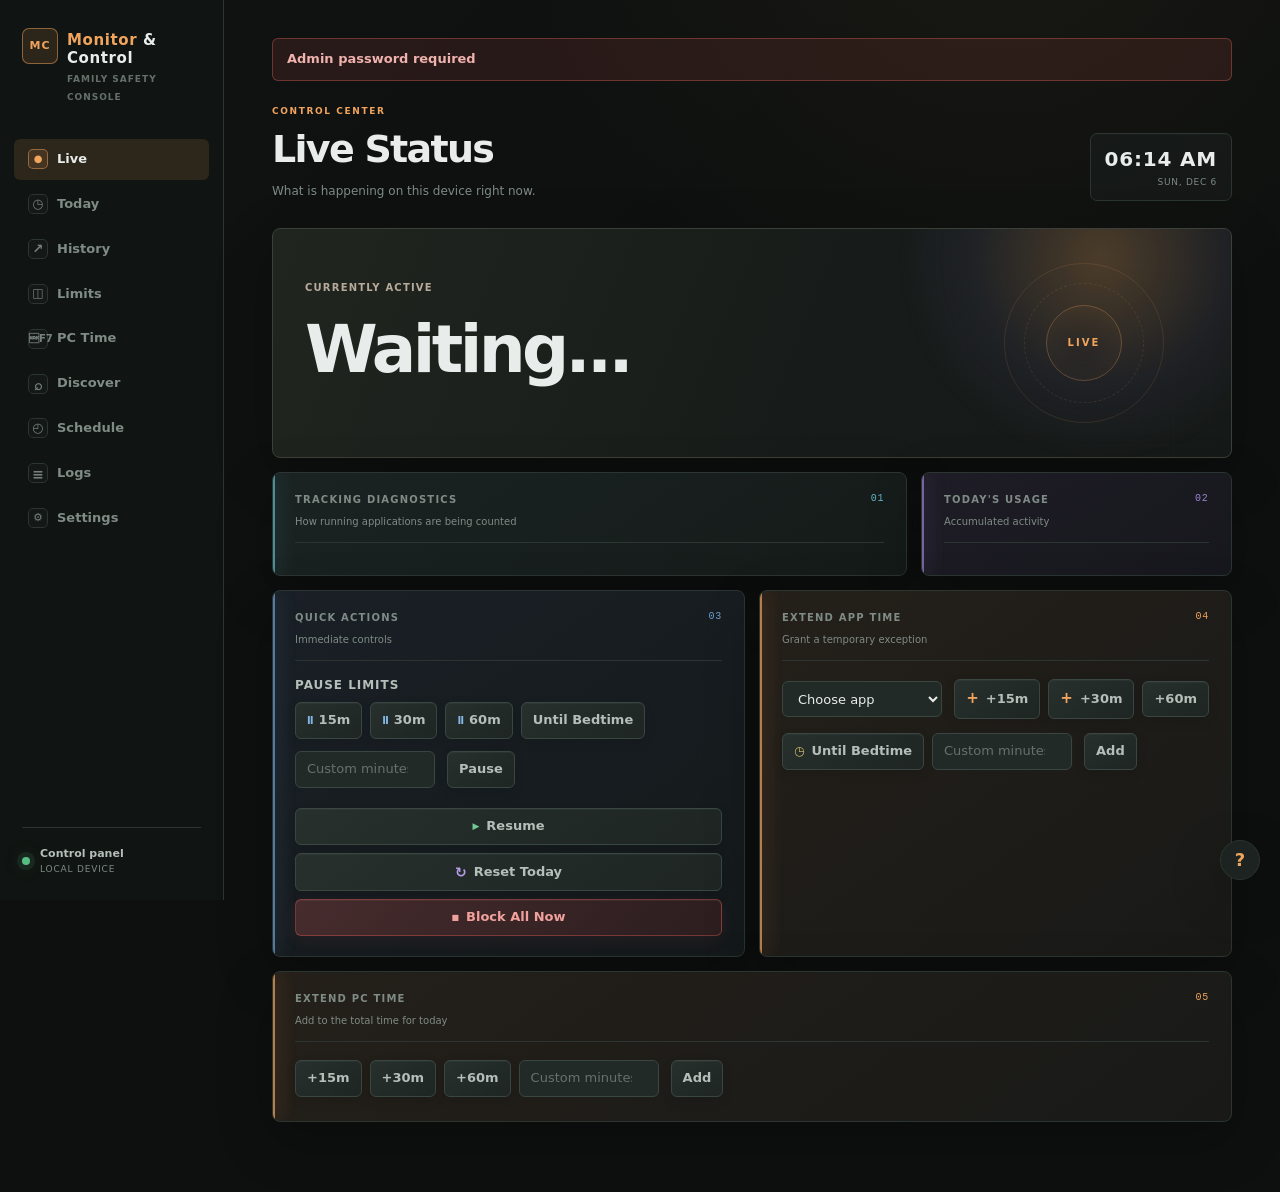
==== commit eae4b19b: "Merge 3addeae6c793205b941b2095430d3c330b07decb into d42eb551fe5c4b79581905ac9d0110ab2b140b39" ====
--- a/Web/wwwroot/index.html
+++ b/Web/wwwroot/index.html
@@ -3,7 +3,6 @@
 <head>
 <meta charset="UTF-8">
 <meta name="viewport" content="width=device-width, initial-scale=1.0">
-<link rel="icon" href="favicon.ico" sizes="any">
 <title>Monitor & Control</title>
 <link rel="stylesheet" href="style.css">
 <script src="chart.umd.min.js"></script>
@@ -11,7 +10,7 @@
 <body>
 <div class="app">
   <aside class="sidebar">
-    <div class="logo"><img src="logo.png" alt="" width="34" height="34"><span>Monitor</span> &amp; Control<small>Family safety console</small></div>
+    <div class="logo"><span>Monitor</span> &amp; Control<small>Family safety console</small></div>
     <nav>
       <a href="#" title="What is running on the child&#x27;s PC right now." data-view="live" class="active">Live</a>
       <a href="#" title="How long each app has been used today." data-view="today">Today</a>
@@ -32,6 +31,10 @@
   <main class="main">
     <div id="alert-bar" class="alert-bar hidden"></div>
     <div id="error-bar" class="error-bar hidden"></div>
+    <div id="account-bar" class="account-bar hidden" role="group" aria-labelledby="account-bar-label" title="Whose time the Live, Today, History and Limits pages show, and who receives extra time you give. All (sum) adds everyone up.">
+      <span id="account-bar-label" class="account-bar-label">Viewing account</span>
+      <div id="account-chips" class="account-chips"></div><div id="account-options" class="account-options" role="region" aria-live="polite"></div>
+    </div>
     <div id="view-screen-time" class="view">
       <div class="page-heading">
         <div><span class="eyebrow">Family safety console</span><h2>PC Time</h2>
@@ -137,14 +140,17 @@
           <div class="hero-glow"></div>
           <div class="hero-content">
             <div class="live-label" title="The app the child is using right now.">Currently Active</div>
+            <div class="live-account multi-only" id="live-account" title="The Windows account this page is showing."></div>
             <div class="live-app" id="live-app">Waiting...</div>
             <div class="live-proc" id="live-proc"></div>
             <div class="live-status" id="enforcement-status"></div>
+            <div class="live-sessions multi-only" id="live-sessions" title="Other Windows accounts signed in on this PC and what they are doing."></div>
           </div>
           <div class="hero-visual" aria-hidden="true"><i></i><i></i><i></i><span>LIVE</span></div>
         </section>
         <section class="live-card diagnostic-card">
           <div class="card-heading"><div><div class="live-label" title="Shows how each running app is being counted: in use, in the background or ignored.">Tracking Diagnostics</div><p>How running applications are being counted</p></div><span class="card-mark">01</span></div>
+          <p class="scope-note multi-only hidden" id="tracking-owner"></p>
           <div class="tracking-summary" id="tracking-summary"></div>
           <div class="tracking-diagnostics" id="tracking-diagnostics"></div>
         </section>
@@ -154,9 +160,18 @@
         </section>
         <section class="live-card action-card">
           <div class="card-heading"><div><div class="live-label" title="One-click controls that take effect immediately.">Quick Actions</div><p>Immediate controls</p></div><span class="card-mark">03</span></div>
+          <div class="live-subhead">Pause limits</div>
+          <div class="quick-actions duration-dock">
+            <button id="action-pause-15" title="Stop closing apps for 15 minutes. Limits resume automatically." class="btn-secondary" type="button">15m</button>
+            <button id="action-pause-30" title="Stop closing apps for 30 minutes. Limits resume automatically." class="btn-secondary" type="button">30m</button>
+            <button id="action-pause-60" title="Stop closing apps for 60 minutes. Limits resume automatically." class="btn-secondary" type="button">60m</button>
+            <button id="action-pause-bedtime" title="Stop closing apps until the end of today&#x27;s allowed hours, or midnight if there is no schedule." class="btn-secondary" type="button">Until Bedtime</button>
+            <span class="custom-minutes">
+              <input type="number" id="action-pause-custom" min="1" max="240" step="1" placeholder="Custom minutes" title="Stop closing apps for this many minutes (1-240). Press Enter or Pause." aria-label="Custom pause in minutes">
+              <button id="action-pause-custom-go" title="Stop closing apps for the minutes typed in the box. Limits resume automatically." class="btn-secondary" type="button">Pause</button>
+            </span>
+          </div>
           <div class="quick-actions action-dock">
-            <button id="action-pause-15" title="Stop closing apps for 15 minutes. Limits resume automatically." class="btn-secondary">Pause 15m</button>
-            <button id="action-pause-30" title="Stop closing apps for 30 minutes. Limits resume automatically." class="btn-secondary">Pause 30m</button>
             <button id="action-resume" title="End the pause now and enforce limits again." class="btn-secondary">Resume</button>
             <button id="action-reset-today" title="Set today&#x27;s recorded time to zero for all apps. Earlier days are not affected." class="btn-secondary">Reset Today</button>
             <button id="action-block-all" title="Close every tracked app that is running right now. They can be opened again." class="btn-danger">Block All Now</button>
@@ -164,17 +179,39 @@
         </section>
         <section class="live-card extend-card">
           <div class="card-heading"><div><div class="live-label" title="Give an app extra time today without changing its daily limit.">Extend App Time</div><p>Grant a temporary exception</p></div><span class="card-mark">04</span></div>
-          <div class="quick-actions extend-dock">
+          <p class="scope-note multi-only" id="extend-target"></p>
+          <div class="quick-actions duration-dock">
             <select id="quick-extend-app" title="Choose the app to give extra time to."><option value="">Choose app</option></select>
-            <button id="quick-extend-15" title="Add 15 minutes to the chosen app&#x27;s allowance for today." class="btn-secondary">+15m</button>
-            <button id="quick-extend-30" title="Add 30 minutes to the chosen app&#x27;s allowance for today." class="btn-secondary">+30m</button>
-            <button id="quick-extend-bedtime" title="Keep the chosen app allowed until the end of today&#x27;s allowed hours, or midnight if there is no schedule." class="btn-secondary">Until Bedtime</button>
+            <button id="quick-extend-15" title="Add 15 minutes to the chosen app&#x27;s allowance for today." class="btn-secondary" type="button">+15m</button>
+            <button id="quick-extend-30" title="Add 30 minutes to the chosen app&#x27;s allowance for today." class="btn-secondary" type="button">+30m</button>
+            <button id="quick-extend-60" title="Add 60 minutes to the chosen app&#x27;s allowance for today." class="btn-secondary" type="button">+60m</button>
+            <button id="quick-extend-bedtime" title="Keep the chosen app allowed until the end of today&#x27;s allowed hours, or midnight if there is no schedule." class="btn-secondary" type="button">Until Bedtime</button>
+            <span class="custom-minutes">
+              <input type="number" id="quick-extend-custom" min="1" max="240" step="1" placeholder="Custom minutes" title="Add this many minutes to the chosen app&#x27;s allowance for today (1-240). Press Enter or Add." aria-label="Custom extra minutes for the app">
+              <button id="quick-extend-custom-go" title="Add the minutes typed in the box to the chosen app&#x27;s allowance for today." class="btn-secondary" type="button">Add</button>
+            </span>
+          </div>
+        </section>
+        <section class="live-card extend-card" id="live-time-card">
+          <div class="card-heading"><div><div class="live-label" title="Give a Windows account more total PC time today, on top of its daily allowance (the PC Time rule).">Extend PC Time</div><p>Add to the total time for today</p></div><span class="card-mark">05</span></div>
+          <div id="live-time-left" class="live-time-left" role="status" aria-live="polite"></div>
+          <div class="quick-actions live-time-dock">
+            <select id="live-time-account" class="multi-only" title="The Windows account that gets the extra PC time."></select>
+            <button id="live-time-15" title="Add 15 minutes to today&#x27;s total PC time of this account." class="btn-secondary" type="button">+15m</button>
+            <button id="live-time-30" title="Add 30 minutes to today&#x27;s total PC time of this account." class="btn-secondary" type="button">+30m</button>
+            <button id="live-time-60" title="Add 60 minutes to today&#x27;s total PC time of this account." class="btn-secondary" type="button">+60m</button>
+            <span class="custom-minutes">
+              <input type="number" id="live-time-custom" min="1" max="240" step="1" placeholder="Custom minutes" title="Add this many minutes to today&#x27;s total PC time of this account (1-240). Press Enter or Add." aria-label="Custom extra PC minutes">
+              <button id="live-time-custom-go" title="Add the minutes typed in the box to today&#x27;s total PC time of this account." class="btn-secondary" type="button">Add</button>
+            </span>
           </div>
         </section>
       </div>
     </div>
     <div id="view-today" class="view">
       <h2>Today's Usage</h2>
+      <p id="today-scope" class="scope-note multi-only"></p>
+      <div id="today-accounts" class="account-overview multi-only"></div>
       <label title="Split each app&#x27;s time into foreground (window in use) and background (running behind other windows)." style="display:flex;align-items:center;gap:8px;margin-bottom:12px">
         <input type="checkbox" id="today-breakdown" style="width:auto"> Show foreground/background breakdown
       </label>
@@ -187,6 +224,7 @@
     </div>
     <div id="view-history" class="view">
       <h2>Usage History</h2>
+      <p id="history-scope" class="scope-note multi-only"></p>
       <div class="history-toolbar">
         <div class="history-range">
           <button data-days="7" class="active">7 Days</button>
@@ -253,6 +291,7 @@
     </div>
     <div id="view-limits" class="view">
       <h2>App Limits</h2>
+      <p id="limits-scope" class="scope-note multi-only"></p>
       <div id="limits-protect-banner" class="screen-notice hidden" role="status"></div>
       <p style="font-size:13px;color:#888">Background and overlay settings apply per process and save immediately, even when no daily limit is set.</p>
       <h3 title="All apps in a group share one daily time pool. Apps running together count once.">Shared Limit Groups</h3>
@@ -262,7 +301,7 @@
         <h3>Create / Edit Group</h3>
         <input type="text" id="group-name" title="A name for the group, for example Games." placeholder="Group name (e.g. Games)">
         <input type="number" id="group-minutes" title="Minutes per day that all apps in the group share." placeholder="Minutes per day" min="1" max="1440" value="180">
-        <select id="group-account" title="Everyone shares this group, or it counts only one Windows account's own time."><option value="">Everyone</option></select>
+        <select id="group-account" class="multi-only" title="Everyone shares this group, or it counts only one Windows account's own time."><option value="">Everyone</option></select>
         <select id="group-category" title="Also count every other app in this category, including ones first opened later. An app ticked in another group stays in that group.">
           <option value="">Only the apps ticked below</option>
           <option value="games">+ all Games</option>
@@ -289,10 +328,10 @@
         <button id="limit-save" title="Save this limit.">Save</button>
         <button id="limit-cancel" title="Stop editing and discard the changes." class="btn-secondary hidden">Cancel</button>
       </div>
-      <h3 class="individual-limits-title" title="App limits that count only one Windows account's own time, so each child can have their own allowance.">Limits for one account</h3>
-      <p style="font-size:13px;color:#888">The limits above add up everyone's time on this PC. A limit here counts only one Windows account's own time, so two children can each have their own allowance. It applies on top of the shared limits. Groups, schedule rules and website rules can also be set for one account (choose it in their forms). Homework mode applies to everyone.</p>
-      <div class="table-container" id="user-limits-table"></div>
-      <div class="add-form">
+      <h3 class="individual-limits-title multi-only" id="limits-one-account" title="App limits that count only one Windows account's own time, so each child can have their own allowance.">Limits for one account</h3>
+      <p class="multi-only" style="font-size:13px;color:#888">The limits above give every Windows account its own allowance, counted from that account's own time. A limit set here for one account replaces the shared limit for that app. Groups, schedule rules and website rules can also be set for one account (choose it in their forms). Homework mode applies to everyone.</p>
+      <div class="table-container multi-only" id="user-limits-table"></div>
+      <div class="add-form multi-only">
         <h3>Add / Edit Account Limit</h3>
         <select id="ul-account" title="The Windows account this limit applies to."></select>
         <input type="text" id="ul-app" list="ul-app-list" title="The app to limit, as shown in your tracked apps." placeholder="App name (e.g. Minecraft)" autocomplete="off">
@@ -311,7 +350,7 @@
       <div class="table-container" id="site-limits-table"></div>
       <div class="add-form">
         <h3>Add / Edit Website Limit</h3>
-        <select id="site-account" title="The rule applies to everyone, or only to one Windows account (counted from that account's own browsing, and in force while it is the account at the screen)."><option value="">Everyone</option></select>
+        <select id="site-account" class="multi-only" title="The rule applies to everyone, or only to one Windows account (counted from that account's own browsing, and in force while it is the account at the screen)."><option value="">Everyone</option></select>
         <input type="text" id="site-host" title="The site to limit, for example youtube.com. Its subdomains (m.youtube.com, music.youtube.com) are included." placeholder="Site (e.g. youtube.com)" autocomplete="off">
         <select id="site-mode" title="Block the site, limit it to some minutes a day, or always allow it (used with the allow-list switch above).">
           <option value="block">Block completely</option>
@@ -350,12 +389,12 @@
       </div>
     </div>
     <div id="view-schedule" class="view">
-      <h2>Allowed Hours Schedule</h2>
+      <h2>Allowed Hours Schedule</h2><p id="schedule-scope" class="scope-note multi-only"></p>
       <div id="schedule-protect-banner" class="screen-notice hidden" role="status"></div>
       <div class="table-container" id="schedule-table"></div>
       <div class="add-form">
         <h3>Add Allowed Hours Rule</h3>
-        <select id="schedule-account" title="The rule applies to everyone, or only to one Windows account."><option value="">Everyone</option></select>
+        <select id="schedule-account" class="multi-only" title="The rule applies to everyone, or only to one Windows account."><option value="">Everyone</option></select>
         <select id="schedule-app" title="Which app the rule applies to, or all apps.">
           <option value="">All apps</option>
         </select>
--- a/Web/wwwroot/style.css
+++ b/Web/wwwroot/style.css
@@ -59,12 +59,20 @@
   letter-spacing: 0.04em;
   line-height: 18px;
 }
-.logo > img {
+.logo::before {
+  content: "MC";
   position: absolute;
   inset: 0 auto auto 0;
+  display: grid;
+  place-items: center;
   width: 34px;
   height: 34px;
+  border: 1px solid rgba(240, 164, 93, 0.5);
   border-radius: 7px;
+  background: var(--primary-soft);
+  color: var(--primary);
+  font-size: 11px;
+  letter-spacing: 0.08em;
 }
 .logo > span { color: var(--primary); }
 .logo small { display: block; margin-top: 3px; color: #65706b; font-size: 9px; font-weight: 650; letter-spacing: .11em; text-transform: uppercase; }
@@ -178,6 +186,13 @@
 .active-hero .live-status { display: inline-flex; align-items: center; gap: 7px; margin-top: 20px; padding: 6px 9px; border: 1px solid rgba(88,189,131,.25); border-radius: 99px; background: rgba(88,189,131,.07); }
 .active-hero .live-status:empty { display: none; }
 .active-hero .live-status::before { content: ""; width: 5px; height: 5px; border-radius: 50%; background: currentColor; box-shadow: 0 0 8px currentColor; }
+.active-hero .live-account { display: flex; align-items: center; gap: 12px; margin: 10px 0 4px; color: var(--text); font-size: 24px; font-weight: 650; letter-spacing: -.02em; overflow-wrap: anywhere; }
+.active-hero .live-account:empty, .active-hero .live-sessions:empty { display: none; }
+.account-avatar { flex: 0 0 auto; display: inline-grid; place-items: center; width: 40px; height: 40px; border-radius: 50%; background: var(--primary-soft); border: 1px solid rgba(240,164,93,.48); color: var(--primary); font-size: 18px; font-weight: 700; letter-spacing: 0; text-transform: uppercase; }
+.active-hero .live-sessions { display: flex; flex-wrap: wrap; align-items: center; gap: 6px; margin-top: 12px; color: var(--muted); font-size: 12px; }
+.active-hero .live-session { padding: 3px 9px; border: 1px solid var(--border); border-radius: 99px; background: transparent; color: var(--text-soft); font: inherit; cursor: default; }
+.active-hero button.live-session { cursor: pointer; }
+.active-hero button.live-session:hover { border-color: var(--primary); color: var(--text); }
 .hero-visual { position: absolute; right: 7%; top: 50%; width: 160px; height: 160px; transform: translateY(-50%); display: grid; place-items: center; }
 .hero-visual i { position: absolute; inset: 0; border: 1px solid rgba(240,164,93,.12); border-radius: 50%; }
 .hero-visual i:nth-child(2) { inset: 20px; border-style: dashed; animation: orbit 20s linear infinite; }
@@ -212,8 +227,19 @@
 .action-dock { display: grid; grid-template-columns: repeat(2,minmax(0,1fr)); margin-top: 16px; }
 .action-dock button { width: 100%; }
 .action-dock .btn-danger { grid-column: 1/-1; }
-.extend-dock { display: grid; grid-template-columns: minmax(150px,1fr) repeat(3,auto); margin-top: 16px; }
-.extend-dock select { width: 100%; min-width: 0; }
+.duration-dock { margin-top: 16px; }
+.duration-dock select { flex: 1 1 150px; min-width: 0; }
+.custom-minutes { display: inline-flex; gap: 8px; align-items: center; }
+.custom-minutes input { width: 140px; }
+.live-subhead { margin-top: 16px; color: var(--text-soft); font-size: 12px; font-weight: 700; letter-spacing: .08em; text-transform: uppercase; }
+.live-subhead + .duration-dock { margin-top: 8px; }
+#live-time-card { grid-column: 1/-1; }
+.live-time-left { margin-top: 14px; color: var(--text-soft); font-size: 14px; }
+.live-time-left strong { color: var(--text); font-size: 20px; font-weight: 650; }
+.live-time-left.warning strong { color: var(--warning); }
+.live-time-left.exceeded strong { color: var(--danger); }
+.live-time-dock { margin-top: 12px; }
+.live-time-dock select { min-width: 150px; }
 .live-label, .stat-card .label, .health-item .label {
   margin-bottom: 6px;
   color: var(--muted);
@@ -289,7 +315,7 @@
 button.btn-danger:hover { background: linear-gradient(135deg,#d85b55,#a83e3a); border-color: #e07069; color: #fff; box-shadow: 0 9px 25px rgba(216,91,85,.25); }
 .button-ripple { position: absolute; z-index: 3; width: 12px; height: 12px; margin: -6px 0 0 -6px; pointer-events: none; border-radius: 50%; background: rgba(255,255,255,.42); transform: scale(0); animation: button-ripple .55s ease-out; }
 @keyframes button-ripple { to { opacity: 0; transform: scale(18); } }
-#action-pause-15::before, #action-pause-30::before { content: "Ⅱ"; color: #83b7e5; font-size: 10px; letter-spacing: -2px; }
+#action-pause-15::before, #action-pause-30::before, #action-pause-60::before { content: "Ⅱ"; color: #83b7e5; font-size: 10px; letter-spacing: -2px; }
 #action-resume::before { content: "▶"; color: #70ca95; font-size: 9px; }
 #action-reset-today::before { content: "↻"; color: #b69be8; font-size: 14px; }
 #action-block-all::before { content: "■"; font-size: 8px; }
@@ -419,8 +445,6 @@
   .active-hero { min-height: 210px; }
   .hero-content { max-width: 82%; }
   .hero-visual { right: -50px; opacity: .55; }
-  .extend-dock { grid-template-columns: repeat(3,1fr); }
-  .extend-dock select { grid-column: 1/-1; }
   .backup-actions { grid-template-columns: 1fr; }
   .backup-actions button { min-width: 0; }
 }
@@ -489,6 +513,34 @@
 .other-pc { display: flex; align-items: center; justify-content: space-between; gap: 8px; margin: 3px 0; }
 .other-pc a { color: var(--text); text-decoration: none; overflow: hidden; text-overflow: ellipsis; white-space: nowrap; }
 .other-pc button { padding: 2px 8px; font-size: 11px; }
+/* Multi-user: shown only when the PC has more than one standard Windows account (set on <body> by dashboard.js). */
+body:not(.multi-user) .multi-only { display: none !important; }
+.account-bar { position: sticky; top: 0; z-index: 20; display: flex; align-items: center; flex-wrap: wrap; gap: 8px 14px; margin: -10px 0 22px; padding: 10px 14px; background: var(--surface-raised); border: 1px solid var(--border-strong); border-radius: var(--radius); box-shadow: var(--shadow); }
+.account-bar.hidden { display: none; }
+.account-bar-label { color: var(--text-soft); font-size: 11px; font-weight: 700; letter-spacing: .1em; text-transform: uppercase; }
+.account-chips { display: flex; flex-wrap: wrap; gap: 8px; }
+.account-chip { display: inline-flex; align-items: center; gap: 8px; margin: 0; padding: 6px 14px 6px 8px; border: 1px solid var(--border-strong); border-radius: 99px; background: transparent; color: var(--text-soft); font-size: 14px; font-weight: 600; cursor: pointer; }
+.account-chip .account-avatar { width: 26px; height: 26px; font-size: 13px; }
+.account-chip:hover { border-color: var(--primary); color: var(--text); }
+.account-chip[aria-pressed="true"] { background: var(--primary-soft); border-color: var(--primary); color: var(--text); }
+.account-options { flex-basis: 100%; display: flex; align-items: center; flex-wrap: wrap; justify-content: space-between; gap: 8px 16px; padding-top: 10px; border-top: 1px solid var(--border); color: var(--text-soft); font-size: 13px; }
+.account-options:empty { display: none; }
+.account-options-text strong { margin-right: 10px; color: var(--text); font-size: 15px; }
+.account-options-time.exceeded { color: var(--danger, #e5534b); font-weight: 650; }
+.account-options-links { display: flex; flex-wrap: wrap; gap: 6px; }
+.account-option-link { margin: 0; padding: 5px 12px; border: 1px solid var(--border-strong); border-radius: 6px; background: transparent; color: var(--text); font-size: 13px; font-weight: 600; cursor: pointer; }
+.account-option-link:hover { border-color: var(--primary); }
+.account-option-link[aria-current="true"] { background: var(--primary-soft); border-color: var(--primary); }
+.scope-note { margin: -4px 0 14px; color: var(--text-soft); font-size: 13px; }
+.account-overview { display: grid; grid-template-columns: repeat(auto-fill, minmax(220px, 1fr)); gap: 12px; margin-bottom: 16px; }
+.account-overview:empty { display: none; }
+.account-card { display: block; margin: 0; padding: 14px 16px; text-align: left; border: 1px solid var(--border); border-radius: var(--radius); background: var(--surface); color: var(--text-soft); font: inherit; cursor: pointer; }
+.account-card:hover { border-color: var(--primary); }
+.account-card[aria-pressed="true"] { border-color: var(--primary); background: var(--primary-soft); }
+.account-card .name { display: flex; align-items: center; gap: 10px; color: var(--text); font-size: 16px; font-weight: 650; overflow-wrap: anywhere; }
+.account-card .name .account-avatar { width: 30px; height: 30px; font-size: 14px; }
+.account-card .total { margin-top: 8px; color: var(--primary); font-size: 22px; font-weight: 650; font-variant-numeric: tabular-nums; }
+.account-card .sub { margin-top: 2px; color: var(--muted); font-size: 12px; }
 @media (max-width: 900px) { .other-pcs { display: none; } }
 /* Labels inside the phone-notification groups are not direct children of the panel, so style them the same way. */
 #push-ntfy label, #push-telegram label { display: block; margin: 13px 0 4px; color: var(--text-soft); font-size: 12px; font-weight: 600; }
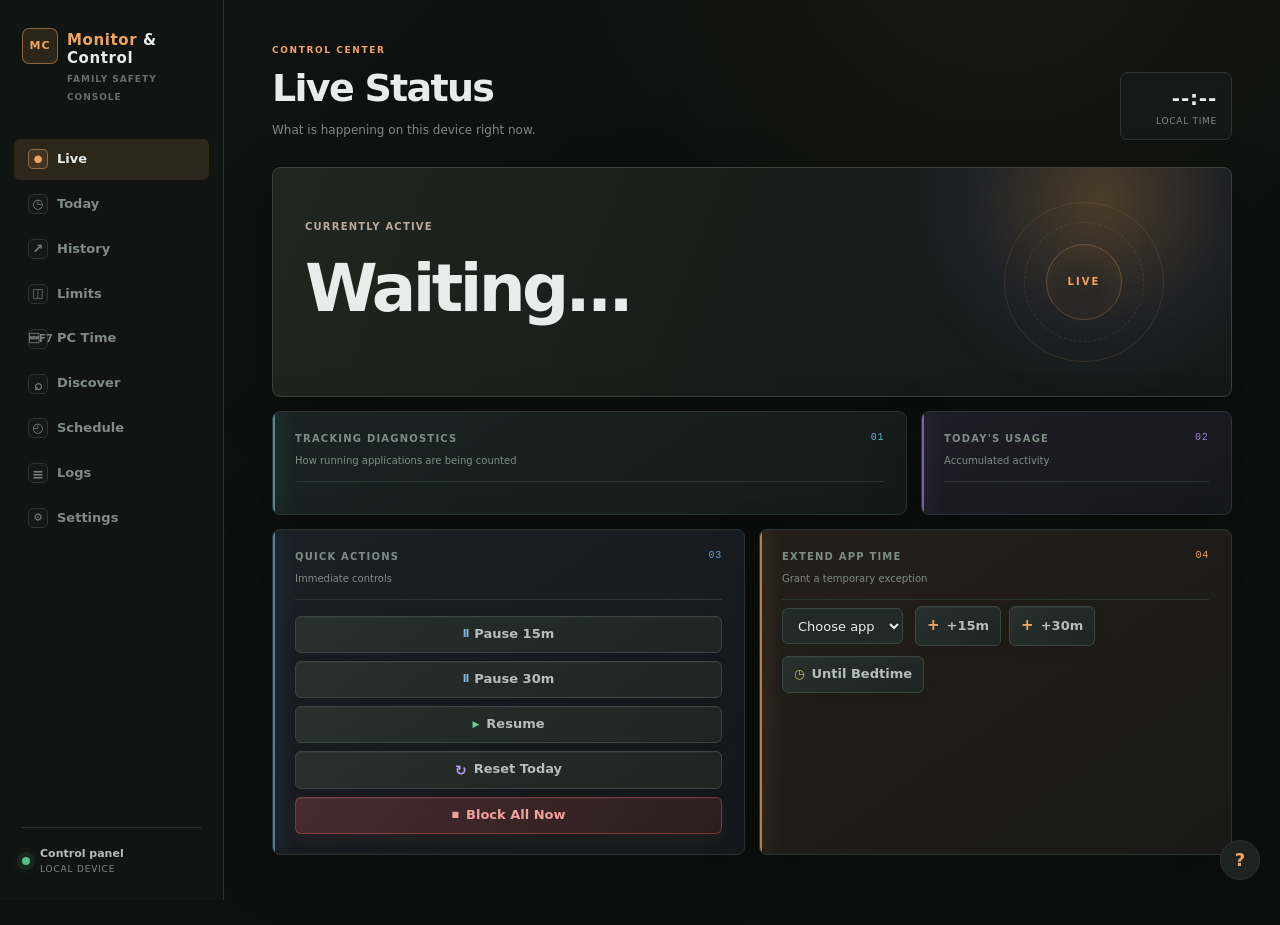
==== commit a545574e: "Merge f6fe8481cf7fa91629999091115597413795dda7 into d42eb551fe5c4b79581905ac9d0110ab2b140b39" ====
--- a/Web/wwwroot/index.html
+++ b/Web/wwwroot/index.html
@@ -31,10 +31,6 @@
   <main class="main">
     <div id="alert-bar" class="alert-bar hidden"></div>
     <div id="error-bar" class="error-bar hidden"></div>
-    <div id="account-bar" class="account-bar hidden" role="group" aria-labelledby="account-bar-label" title="Whose time the Live, Today, History and Limits pages show, and who receives extra time you give. All (sum) adds everyone up.">
-      <span id="account-bar-label" class="account-bar-label">Viewing account</span>
-      <div id="account-chips" class="account-chips"></div><div id="account-options" class="account-options" role="region" aria-live="polite"></div>
-    </div>
     <div id="view-screen-time" class="view">
       <div class="page-heading">
         <div><span class="eyebrow">Family safety console</span><h2>PC Time</h2>
@@ -140,17 +136,14 @@
           <div class="hero-glow"></div>
           <div class="hero-content">
             <div class="live-label" title="The app the child is using right now.">Currently Active</div>
-            <div class="live-account multi-only" id="live-account" title="The Windows account this page is showing."></div>
             <div class="live-app" id="live-app">Waiting...</div>
             <div class="live-proc" id="live-proc"></div>
             <div class="live-status" id="enforcement-status"></div>
-            <div class="live-sessions multi-only" id="live-sessions" title="Other Windows accounts signed in on this PC and what they are doing."></div>
           </div>
           <div class="hero-visual" aria-hidden="true"><i></i><i></i><i></i><span>LIVE</span></div>
         </section>
         <section class="live-card diagnostic-card">
           <div class="card-heading"><div><div class="live-label" title="Shows how each running app is being counted: in use, in the background or ignored.">Tracking Diagnostics</div><p>How running applications are being counted</p></div><span class="card-mark">01</span></div>
-          <p class="scope-note multi-only hidden" id="tracking-owner"></p>
           <div class="tracking-summary" id="tracking-summary"></div>
           <div class="tracking-diagnostics" id="tracking-diagnostics"></div>
         </section>
@@ -160,18 +153,9 @@
         </section>
         <section class="live-card action-card">
           <div class="card-heading"><div><div class="live-label" title="One-click controls that take effect immediately.">Quick Actions</div><p>Immediate controls</p></div><span class="card-mark">03</span></div>
-          <div class="live-subhead">Pause limits</div>
-          <div class="quick-actions duration-dock">
-            <button id="action-pause-15" title="Stop closing apps for 15 minutes. Limits resume automatically." class="btn-secondary" type="button">15m</button>
-            <button id="action-pause-30" title="Stop closing apps for 30 minutes. Limits resume automatically." class="btn-secondary" type="button">30m</button>
-            <button id="action-pause-60" title="Stop closing apps for 60 minutes. Limits resume automatically." class="btn-secondary" type="button">60m</button>
-            <button id="action-pause-bedtime" title="Stop closing apps until the end of today&#x27;s allowed hours, or midnight if there is no schedule." class="btn-secondary" type="button">Until Bedtime</button>
-            <span class="custom-minutes">
-              <input type="number" id="action-pause-custom" min="1" max="240" step="1" placeholder="Custom minutes" title="Stop closing apps for this many minutes (1-240). Press Enter or Pause." aria-label="Custom pause in minutes">
-              <button id="action-pause-custom-go" title="Stop closing apps for the minutes typed in the box. Limits resume automatically." class="btn-secondary" type="button">Pause</button>
-            </span>
-          </div>
           <div class="quick-actions action-dock">
+            <button id="action-pause-15" title="Stop closing apps for 15 minutes. Limits resume automatically." class="btn-secondary">Pause 15m</button>
+            <button id="action-pause-30" title="Stop closing apps for 30 minutes. Limits resume automatically." class="btn-secondary">Pause 30m</button>
             <button id="action-resume" title="End the pause now and enforce limits again." class="btn-secondary">Resume</button>
             <button id="action-reset-today" title="Set today&#x27;s recorded time to zero for all apps. Earlier days are not affected." class="btn-secondary">Reset Today</button>
             <button id="action-block-all" title="Close every tracked app that is running right now. They can be opened again." class="btn-danger">Block All Now</button>
@@ -179,39 +163,17 @@
         </section>
         <section class="live-card extend-card">
           <div class="card-heading"><div><div class="live-label" title="Give an app extra time today without changing its daily limit.">Extend App Time</div><p>Grant a temporary exception</p></div><span class="card-mark">04</span></div>
-          <p class="scope-note multi-only" id="extend-target"></p>
-          <div class="quick-actions duration-dock">
+          <div class="quick-actions extend-dock">
             <select id="quick-extend-app" title="Choose the app to give extra time to."><option value="">Choose app</option></select>
-            <button id="quick-extend-15" title="Add 15 minutes to the chosen app&#x27;s allowance for today." class="btn-secondary" type="button">+15m</button>
-            <button id="quick-extend-30" title="Add 30 minutes to the chosen app&#x27;s allowance for today." class="btn-secondary" type="button">+30m</button>
-            <button id="quick-extend-60" title="Add 60 minutes to the chosen app&#x27;s allowance for today." class="btn-secondary" type="button">+60m</button>
-            <button id="quick-extend-bedtime" title="Keep the chosen app allowed until the end of today&#x27;s allowed hours, or midnight if there is no schedule." class="btn-secondary" type="button">Until Bedtime</button>
-            <span class="custom-minutes">
-              <input type="number" id="quick-extend-custom" min="1" max="240" step="1" placeholder="Custom minutes" title="Add this many minutes to the chosen app&#x27;s allowance for today (1-240). Press Enter or Add." aria-label="Custom extra minutes for the app">
-              <button id="quick-extend-custom-go" title="Add the minutes typed in the box to the chosen app&#x27;s allowance for today." class="btn-secondary" type="button">Add</button>
-            </span>
+            <button id="quick-extend-15" title="Add 15 minutes to the chosen app&#x27;s allowance for today." class="btn-secondary">+15m</button>
+            <button id="quick-extend-30" title="Add 30 minutes to the chosen app&#x27;s allowance for today." class="btn-secondary">+30m</button>
+            <button id="quick-extend-bedtime" title="Keep the chosen app allowed until the end of today&#x27;s allowed hours, or midnight if there is no schedule." class="btn-secondary">Until Bedtime</button>
           </div>
         </section>
-        <section class="live-card extend-card" id="live-time-card">
-          <div class="card-heading"><div><div class="live-label" title="Give a Windows account more total PC time today, on top of its daily allowance (the PC Time rule).">Extend PC Time</div><p>Add to the total time for today</p></div><span class="card-mark">05</span></div>
-          <div id="live-time-left" class="live-time-left" role="status" aria-live="polite"></div>
-          <div class="quick-actions live-time-dock">
-            <select id="live-time-account" class="multi-only" title="The Windows account that gets the extra PC time."></select>
-            <button id="live-time-15" title="Add 15 minutes to today&#x27;s total PC time of this account." class="btn-secondary" type="button">+15m</button>
-            <button id="live-time-30" title="Add 30 minutes to today&#x27;s total PC time of this account." class="btn-secondary" type="button">+30m</button>
-            <button id="live-time-60" title="Add 60 minutes to today&#x27;s total PC time of this account." class="btn-secondary" type="button">+60m</button>
-            <span class="custom-minutes">
-              <input type="number" id="live-time-custom" min="1" max="240" step="1" placeholder="Custom minutes" title="Add this many minutes to today&#x27;s total PC time of this account (1-240). Press Enter or Add." aria-label="Custom extra PC minutes">
-              <button id="live-time-custom-go" title="Add the minutes typed in the box to today&#x27;s total PC time of this account." class="btn-secondary" type="button">Add</button>
-            </span>
-          </div>
-        </section>
       </div>
     </div>
     <div id="view-today" class="view">
       <h2>Today's Usage</h2>
-      <p id="today-scope" class="scope-note multi-only"></p>
-      <div id="today-accounts" class="account-overview multi-only"></div>
       <label title="Split each app&#x27;s time into foreground (window in use) and background (running behind other windows)." style="display:flex;align-items:center;gap:8px;margin-bottom:12px">
         <input type="checkbox" id="today-breakdown" style="width:auto"> Show foreground/background breakdown
       </label>
@@ -224,7 +186,6 @@
     </div>
     <div id="view-history" class="view">
       <h2>Usage History</h2>
-      <p id="history-scope" class="scope-note multi-only"></p>
       <div class="history-toolbar">
         <div class="history-range">
           <button data-days="7" class="active">7 Days</button>
@@ -291,7 +252,6 @@
     </div>
     <div id="view-limits" class="view">
       <h2>App Limits</h2>
-      <p id="limits-scope" class="scope-note multi-only"></p>
       <div id="limits-protect-banner" class="screen-notice hidden" role="status"></div>
       <p style="font-size:13px;color:#888">Background and overlay settings apply per process and save immediately, even when no daily limit is set.</p>
       <h3 title="All apps in a group share one daily time pool. Apps running together count once.">Shared Limit Groups</h3>
@@ -301,7 +261,7 @@
         <h3>Create / Edit Group</h3>
         <input type="text" id="group-name" title="A name for the group, for example Games." placeholder="Group name (e.g. Games)">
         <input type="number" id="group-minutes" title="Minutes per day that all apps in the group share." placeholder="Minutes per day" min="1" max="1440" value="180">
-        <select id="group-account" class="multi-only" title="Everyone shares this group, or it counts only one Windows account's own time."><option value="">Everyone</option></select>
+        <select id="group-account" title="Everyone shares this group, or it counts only one Windows account's own time."><option value="">Everyone</option></select>
         <select id="group-category" title="Also count every other app in this category, including ones first opened later. An app ticked in another group stays in that group.">
           <option value="">Only the apps ticked below</option>
           <option value="games">+ all Games</option>
@@ -328,10 +288,10 @@
         <button id="limit-save" title="Save this limit.">Save</button>
         <button id="limit-cancel" title="Stop editing and discard the changes." class="btn-secondary hidden">Cancel</button>
       </div>
-      <h3 class="individual-limits-title multi-only" id="limits-one-account" title="App limits that count only one Windows account's own time, so each child can have their own allowance.">Limits for one account</h3>
-      <p class="multi-only" style="font-size:13px;color:#888">The limits above give every Windows account its own allowance, counted from that account's own time. A limit set here for one account replaces the shared limit for that app. Groups, schedule rules and website rules can also be set for one account (choose it in their forms). Homework mode applies to everyone.</p>
-      <div class="table-container multi-only" id="user-limits-table"></div>
-      <div class="add-form multi-only">
+      <h3 class="individual-limits-title" title="App limits that count only one Windows account's own time, so each child can have their own allowance.">Limits for one account</h3>
+      <p style="font-size:13px;color:#888">The limits above add up everyone's time on this PC. A limit here counts only one Windows account's own time, so two children can each have their own allowance. It applies on top of the shared limits. Groups, schedule rules and website rules can also be set for one account (choose it in their forms). Homework mode applies to everyone.</p>
+      <div class="table-container" id="user-limits-table"></div>
+      <div class="add-form">
         <h3>Add / Edit Account Limit</h3>
         <select id="ul-account" title="The Windows account this limit applies to."></select>
         <input type="text" id="ul-app" list="ul-app-list" title="The app to limit, as shown in your tracked apps." placeholder="App name (e.g. Minecraft)" autocomplete="off">
@@ -340,6 +300,10 @@
         <button id="ul-save" title="Save this account limit.">Save</button>
         <p id="ul-message" class="screen-error hidden" role="status"></p>
       </div>
+      <h3 class="individual-limits-title" title="Windows accounts that app limits, groups, the schedule and homework app closing do not apply to, for example your own account.">Accounts without limits</h3>
+      <p style="font-size:13px;color:#888">Tick the Windows accounts that app limits, groups, the schedule and homework mode do not apply to, for example your own. Their time is still recorded. PC Time and website rules are set separately.</p>
+      <div class="screen-notice screen-lock" id="exempt-accounts"></div>
+      <p id="exempt-message" class="screen-error hidden" role="status"></p>
       <h3 class="individual-limits-title" title="Block websites or limit the time per day. Chrome, Edge, Brave and Firefox then show a &quot;blocked by your administrator&quot; page.">Website Limits</h3>
       <p style="font-size:13px;color:#888">Block a site completely or give it a daily time allowance. When a site is blocked, Chrome, Edge, Brave and Firefox show a "blocked by your administrator" page, also in private windows. Needs the GameHost service. Other browsers are not covered.</p>
       <div class="screen-notice screen-lock">
@@ -350,7 +314,7 @@
       <div class="table-container" id="site-limits-table"></div>
       <div class="add-form">
         <h3>Add / Edit Website Limit</h3>
-        <select id="site-account" class="multi-only" title="The rule applies to everyone, or only to one Windows account (counted from that account's own browsing, and in force while it is the account at the screen)."><option value="">Everyone</option></select>
+        <select id="site-account" title="The rule applies to everyone, or only to one Windows account (counted from that account's own browsing, and in force while it is the account at the screen)."><option value="">Everyone</option></select>
         <input type="text" id="site-host" title="The site to limit, for example youtube.com. Its subdomains (m.youtube.com, music.youtube.com) are included." placeholder="Site (e.g. youtube.com)" autocomplete="off">
         <select id="site-mode" title="Block the site, limit it to some minutes a day, or always allow it (used with the allow-list switch above).">
           <option value="block">Block completely</option>
@@ -389,12 +353,12 @@
       </div>
     </div>
     <div id="view-schedule" class="view">
-      <h2>Allowed Hours Schedule</h2><p id="schedule-scope" class="scope-note multi-only"></p>
+      <h2>Allowed Hours Schedule</h2>
       <div id="schedule-protect-banner" class="screen-notice hidden" role="status"></div>
       <div class="table-container" id="schedule-table"></div>
       <div class="add-form">
         <h3>Add Allowed Hours Rule</h3>
-        <select id="schedule-account" class="multi-only" title="The rule applies to everyone, or only to one Windows account."><option value="">Everyone</option></select>
+        <select id="schedule-account" title="The rule applies to everyone, or only to one Windows account."><option value="">Everyone</option></select>
         <select id="schedule-app" title="Which app the rule applies to, or all apps.">
           <option value="">All apps</option>
         </select>
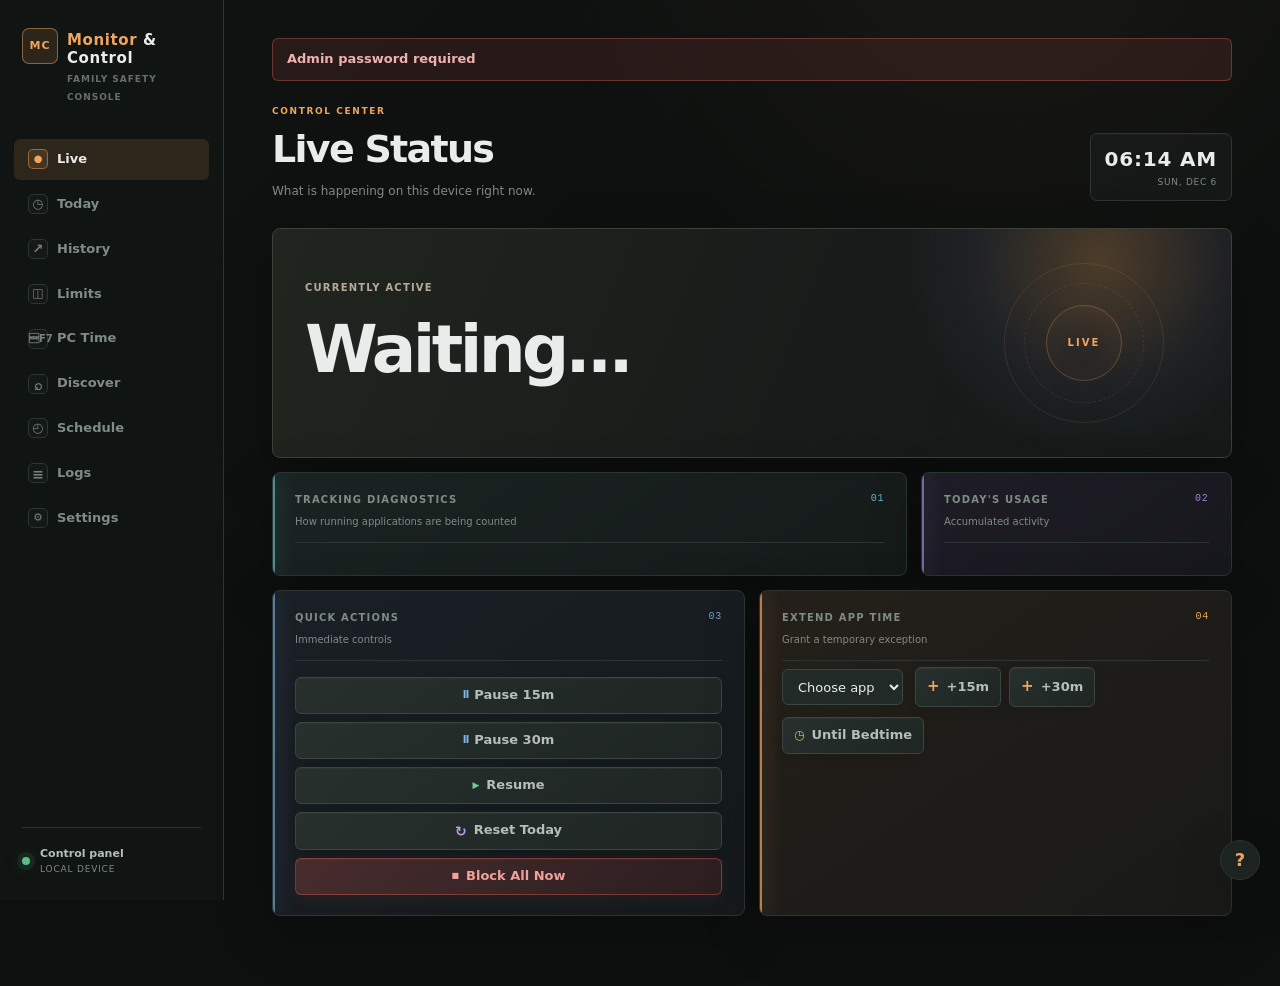
==== commit 9efba769: "Merge 4eded55c5e5a7908c0c9c2ab1e35b210fbf878cb into d42eb551fe5c4b79581905ac9d0110ab2b140b39" ====
--- a/Web/wwwroot/index.html
+++ b/Web/wwwroot/index.html
@@ -53,7 +53,7 @@
         <button type="button" id="screen-homework-stop" title="End homework mode now. Needs your approval." class="btn-secondary hidden">Stop homework mode</button>
         <small id="screen-homework-hint" class="hidden"></small>
       </div>
-      <div id="screen-limits-panel" class="screen-notice screen-lock" title="Protect the app limits, schedule and groups so they can only be changed after you approve it (Windows prompt on the PC, remote PIN from another device).">
+      <div id="screen-limits-panel" class="screen-notice screen-lock" title="Protect the app limits, schedule and groups so they can only be changed after you confirm with your parent password.">
         <strong>Protect limits</strong>
         <span id="screen-limits-status"></span>
         <button type="button" id="screen-limits-protect" title="Seal the current app limits, schedule and groups. Needs your approval." class="btn-secondary hidden">Protect limits</button>
@@ -106,7 +106,7 @@
           <label title="Extra minutes for today only." for="screen-bonus">Bonus for today (total minutes)</label>
           <input type="number" id="screen-bonus" title="Extra minutes for today only." min="0" max="1440" value="0" required>
           <p class="screen-help">The bonus applies only today. Saving again does not add it twice.</p>
-          <div class="quick-actions"><button id="screen-save" title="Save the rule. On the child PC, Windows asks for administrator approval; from another device you enter the remote PIN." type="submit">Save settings</button></div>
+          <div class="quick-actions"><button id="screen-save" title="Save the rule. You confirm it with your parent password." type="submit">Save settings</button></div>
         </section>
         <section class="settings-panel">
           <h3>How the time works</h3>
@@ -300,10 +300,6 @@
         <button id="ul-save" title="Save this account limit.">Save</button>
         <p id="ul-message" class="screen-error hidden" role="status"></p>
       </div>
-      <h3 class="individual-limits-title" title="Windows accounts that app limits, groups, the schedule and homework app closing do not apply to, for example your own account.">Accounts without limits</h3>
-      <p style="font-size:13px;color:#888">Tick the Windows accounts that app limits, groups, the schedule and homework mode do not apply to, for example your own. Their time is still recorded. PC Time and website rules are set separately.</p>
-      <div class="screen-notice screen-lock" id="exempt-accounts"></div>
-      <p id="exempt-message" class="screen-error hidden" role="status"></p>
       <h3 class="individual-limits-title" title="Block websites or limit the time per day. Chrome, Edge, Brave and Firefox then show a &quot;blocked by your administrator&quot; page.">Website Limits</h3>
       <p style="font-size:13px;color:#888">Block a site completely or give it a daily time allowance. When a site is blocked, Chrome, Edge, Brave and Firefox show a "blocked by your administrator" page, also in private windows. Needs the GameHost service. Other browsers are not covered.</p>
       <div class="screen-notice screen-lock">
@@ -439,8 +435,8 @@
           <select id="set-hotkey-key" title="Keys pressed on the child&#x27;s PC to open this dashboard." style="width:120px"></select>
         </div>
         <p style="font-size:12px;color:#888">Changes apply immediately on the child's PC.</p>
-        <label title="The password that protects this dashboard. Set one before anything else.">Admin password</label>
-        <input type="password" id="set-admin-pw" title="The password that protects this dashboard. Set one before anything else." placeholder="Set or change admin password" autocomplete="new-password" style="width:350px">
+        <label title="Your parent password: it signs you in and confirms sensitive changes (8-64 characters). Set one before anything else.">Admin password</label>
+        <input type="password" id="set-admin-pw" title="Your parent password: it signs you in and confirms sensitive changes (8-64 characters). Set one before anything else." placeholder="Set or change admin password" autocomplete="new-password" style="width:350px">
         <label title="Only needed when changing an existing password.">Current admin password</label>
         <input type="password" id="set-admin-current-pw" title="Only needed when changing an existing password." placeholder="Required when changing password" autocomplete="current-password" style="width:350px">
         <button id="settings-admin-password" title="Save the new admin password." class="btn-secondary">Save Admin Password</button>
@@ -592,11 +588,10 @@
   <form id="screen-auth-form">
     <h3 id="screen-auth-title">Confirm change</h3>
     <p id="screen-auth-summary" class="screen-help"></p>
-    <p id="screen-auth-uac" class="screen-help">Windows will ask for administrator authorization on this PC. Enter the administrator credentials, or confirm the UAC prompt if the administrator account has no password.</p>
-    <div id="screen-auth-pin-row" class="hidden">
-      <p class="screen-help">Changes made from another device are approved with the remote PIN you set on the child PC, instead of a Windows prompt.</p>
-      <label for="screen-auth-pin" title="The PIN set on the child PC with GameHost.exe --set-remote-pin.">Remote PIN</label>
-      <input type="password" id="screen-auth-pin" autocomplete="off" maxlength="64" title="The PIN set on the child PC with GameHost.exe --set-remote-pin.">
+    <div id="screen-auth-pin-row">
+      <p class="screen-help">Confirm with your parent password. It is the same on this PC and from other devices, with no Windows prompt.</p>
+      <label for="screen-auth-pin" title="The same password you use to sign in to this dashboard.">Parent password</label>
+      <input type="password" id="screen-auth-pin" autocomplete="current-password" maxlength="64" title="The same password you use to sign in to this dashboard.">
     </div><p id="screen-auth-error" class="screen-auth-error" role="alert"></p>
     <div class="quick-actions"><button type="submit" id="screen-auth-submit">Authorize and save</button><button type="button" id="screen-auth-cancel" class="btn-secondary">Cancel</button></div>
   </form>
